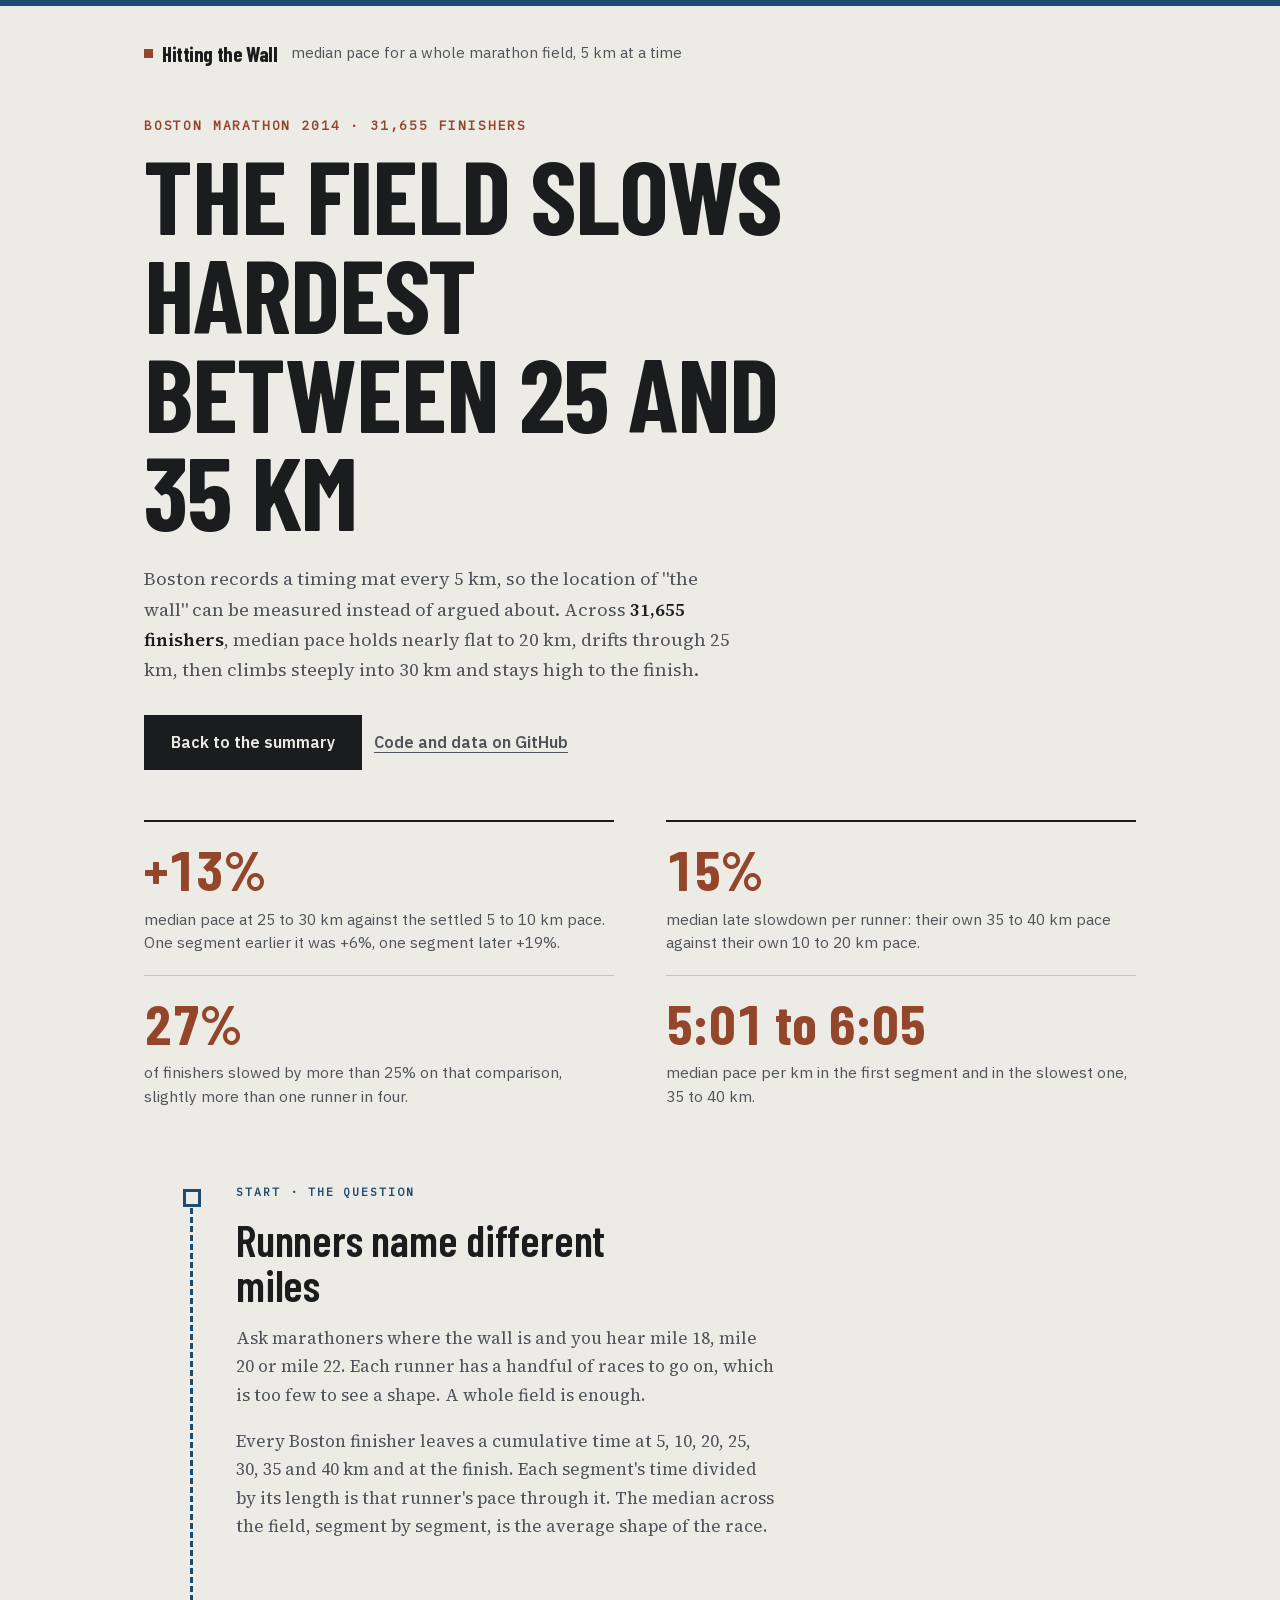
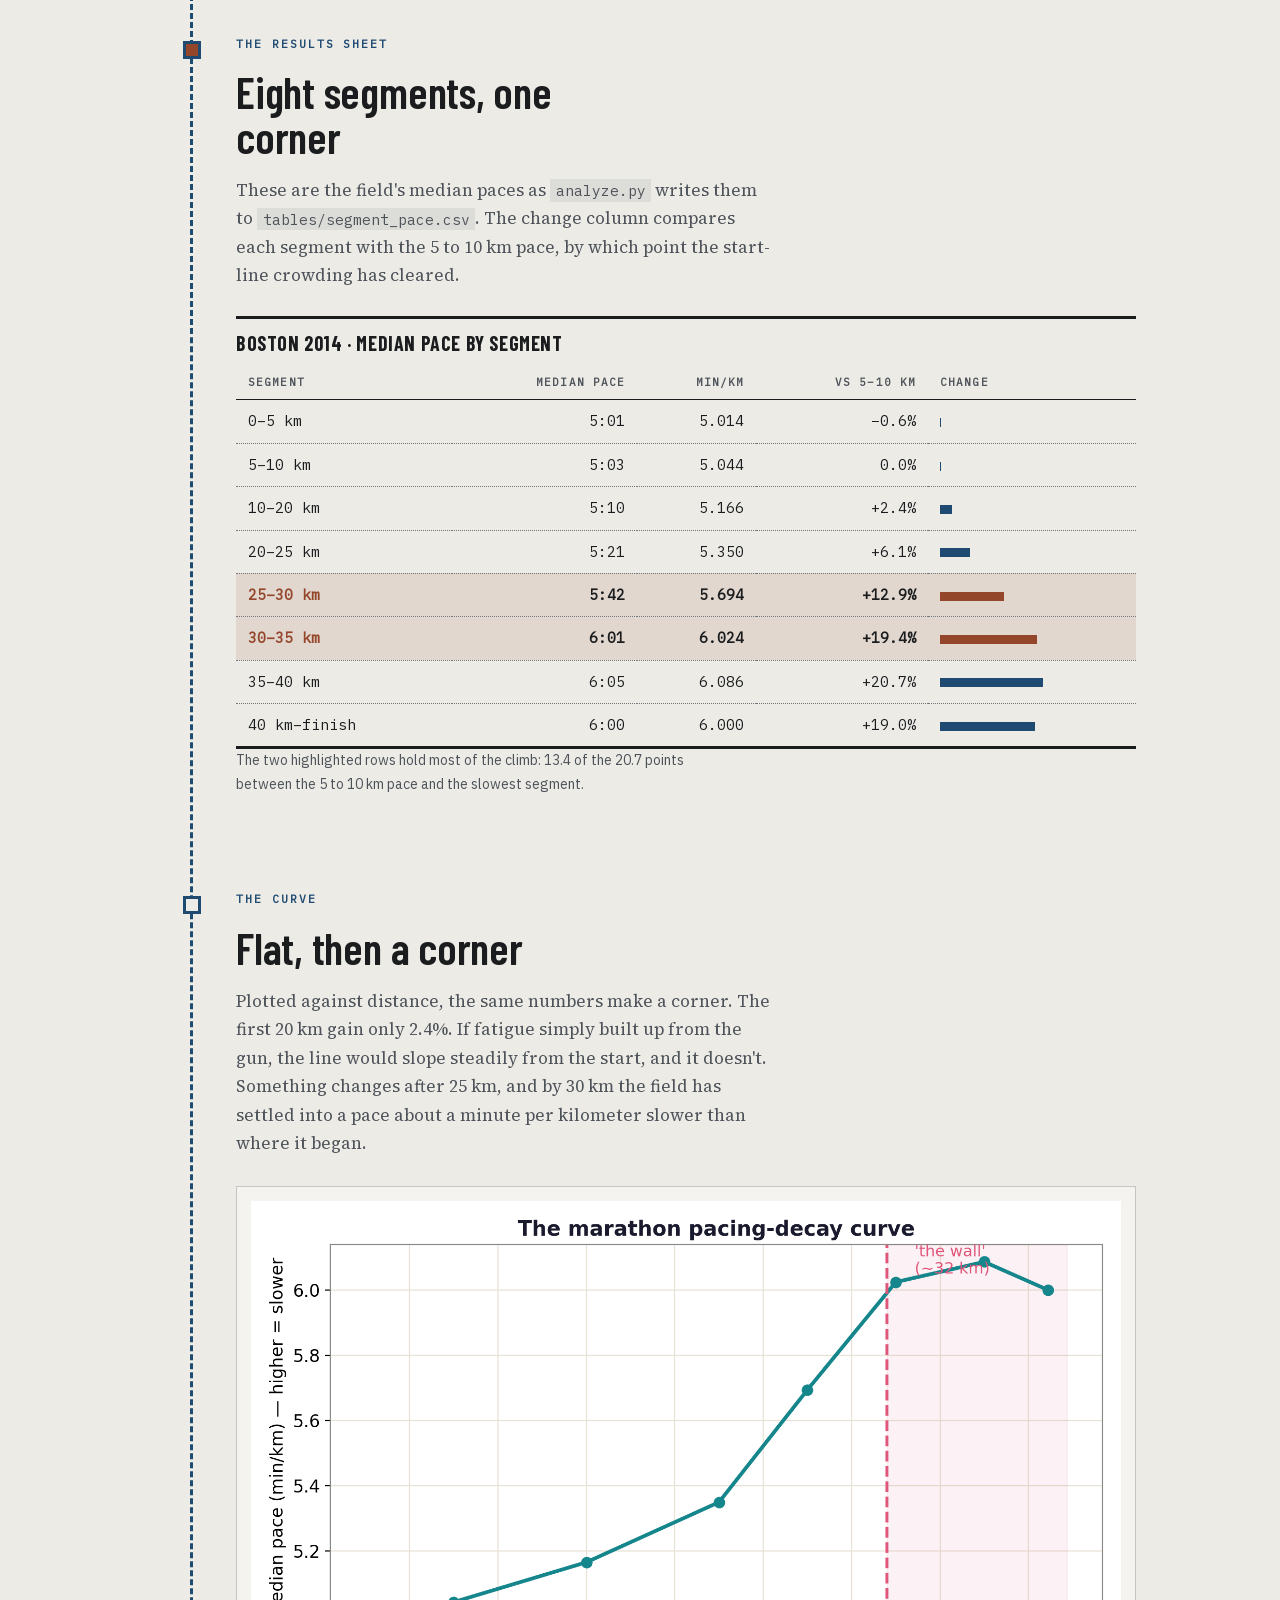
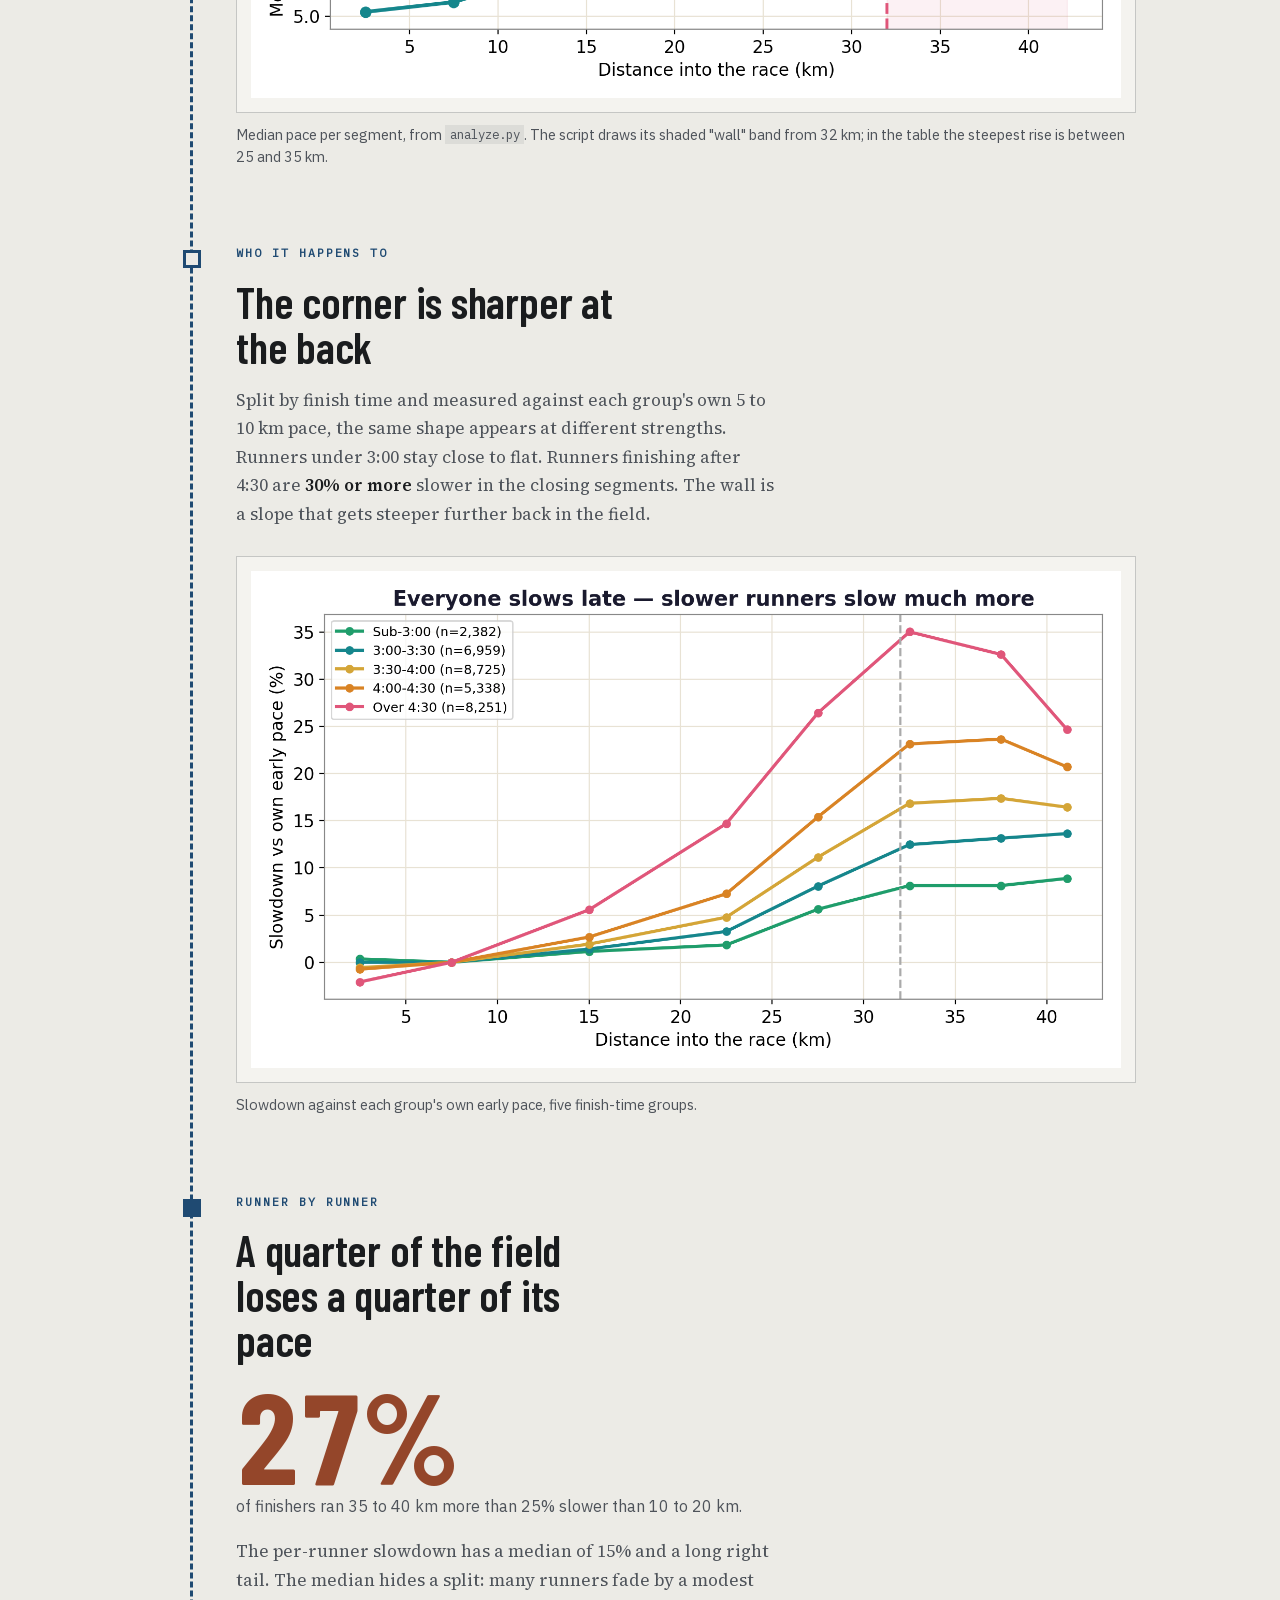
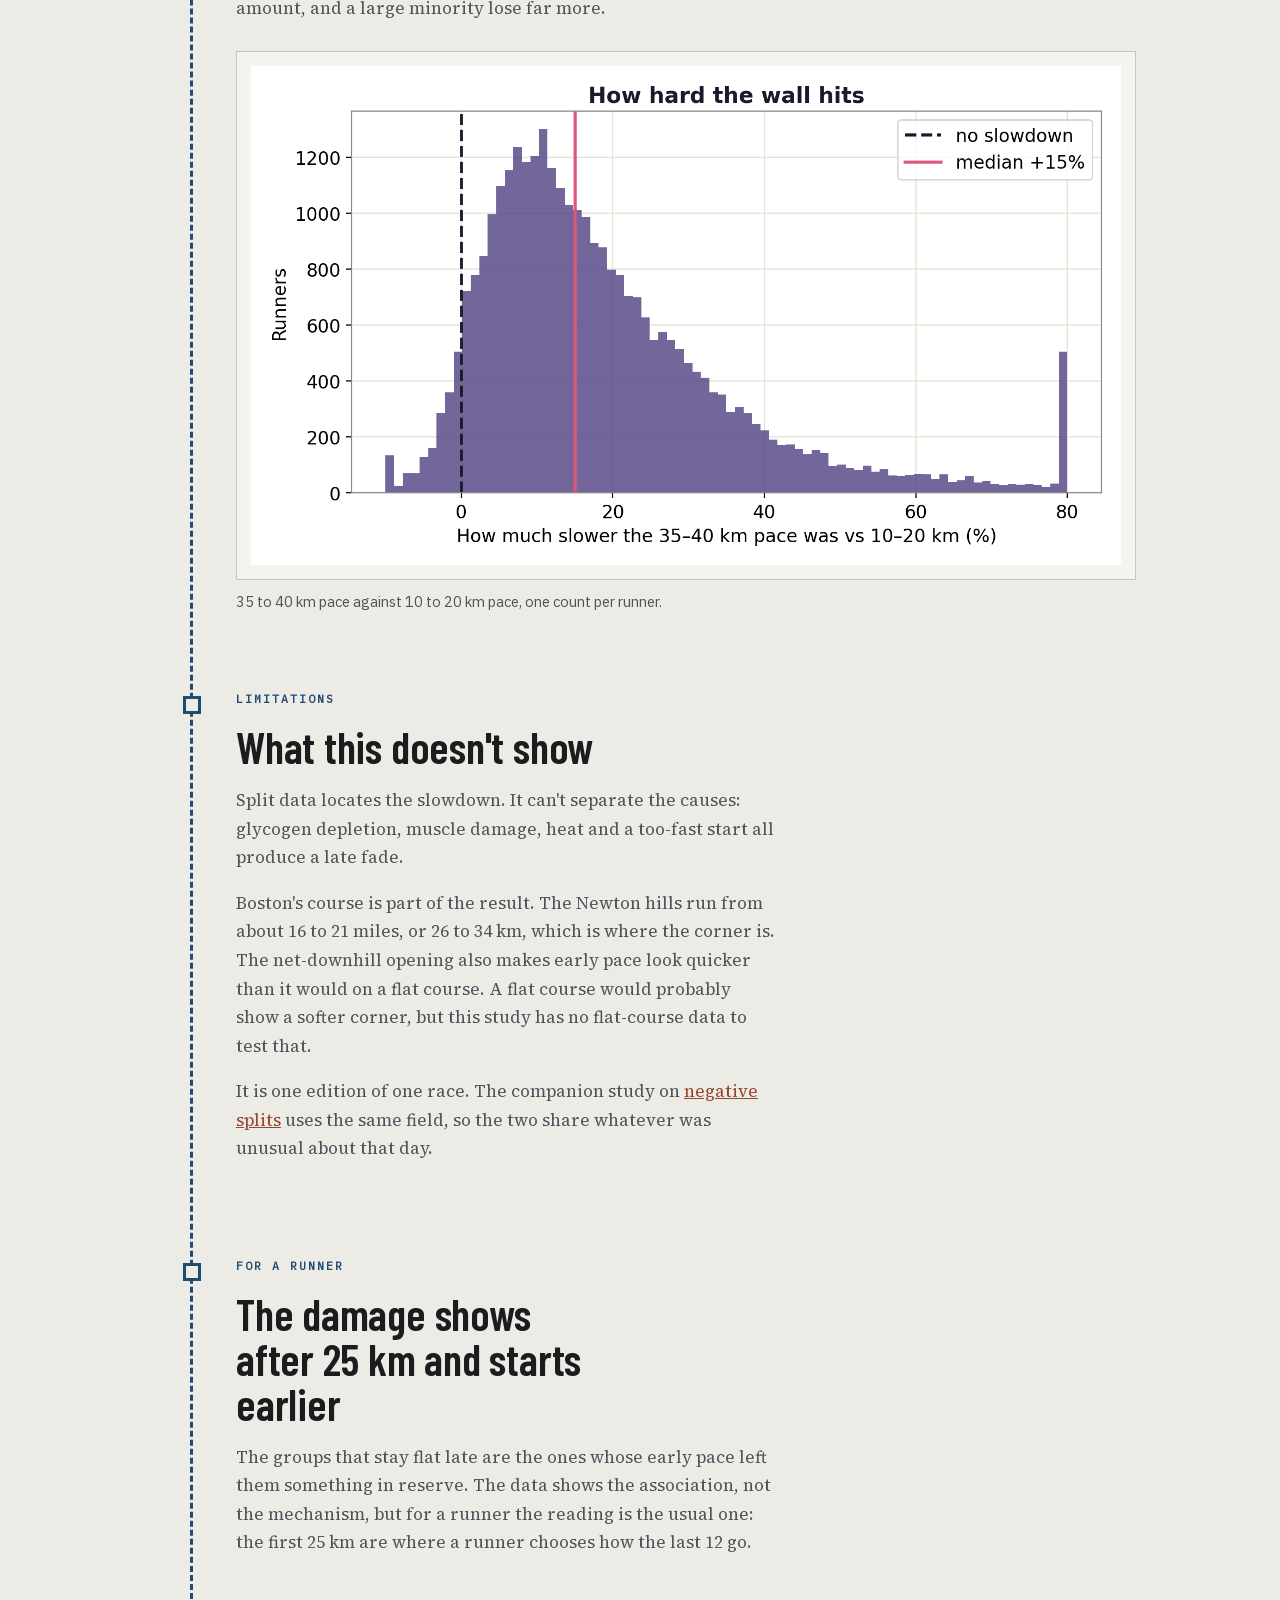
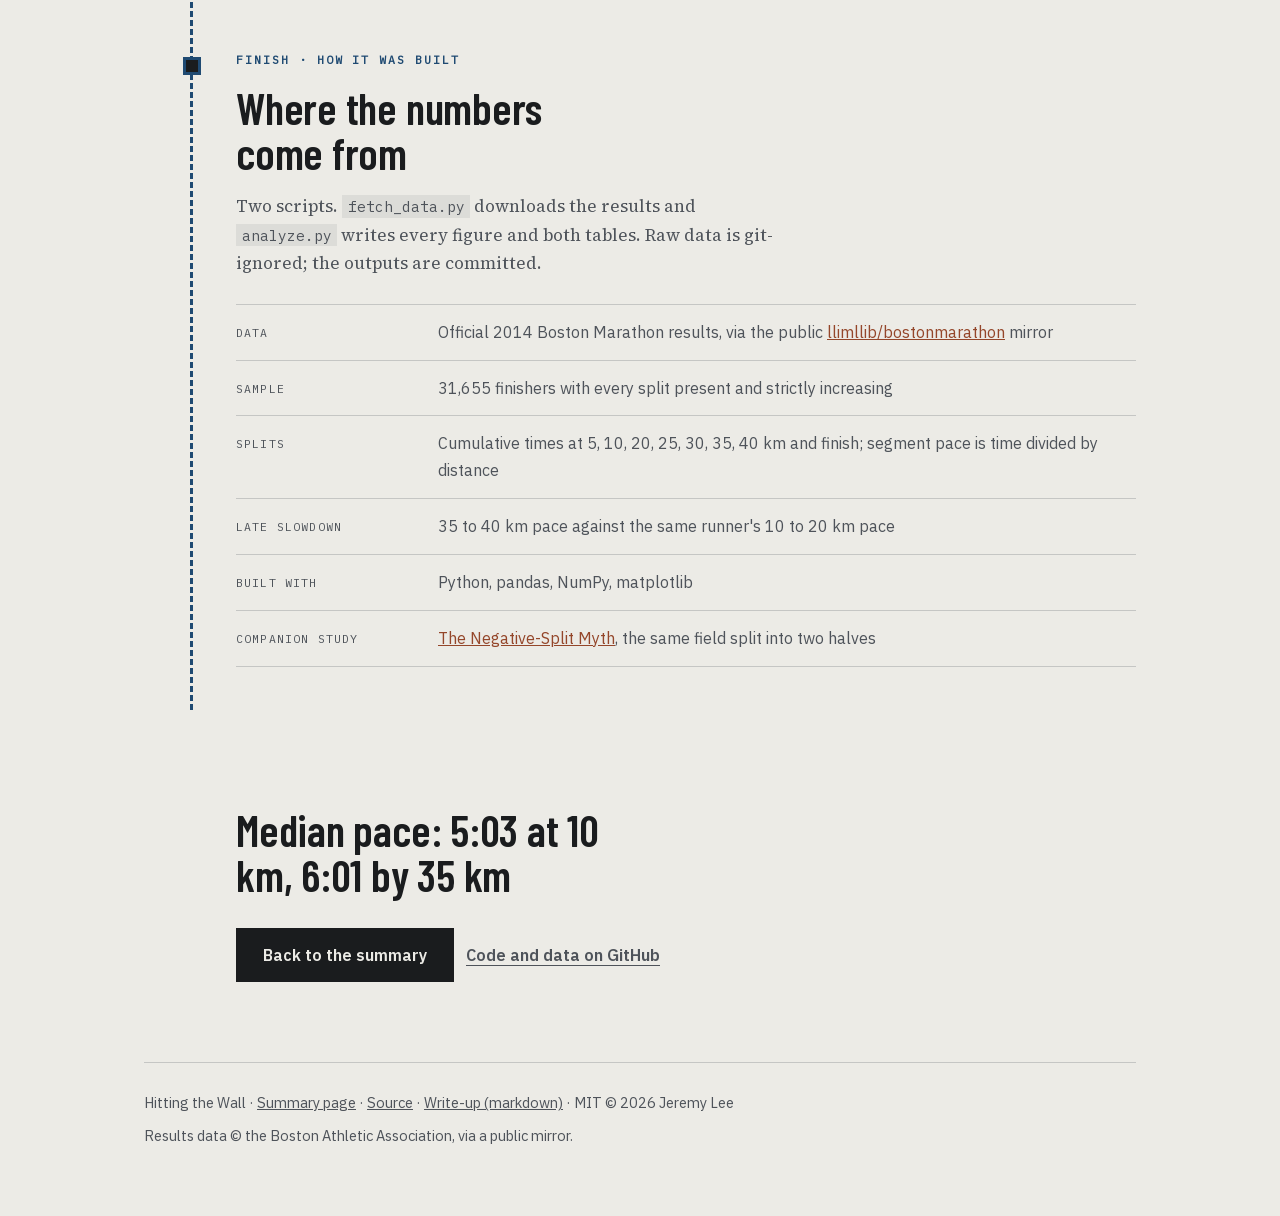
==== overview/index.html @ fddcf02a "Refresh README, write-up and pages (road family)" ====
<!doctype html>
<html lang="en">
<head>
<meta charset="utf-8" />
<meta name="viewport" content="width=device-width, initial-scale=1, viewport-fit=cover" />
<title>Hitting the Wall: where a marathon field slows down</title>
<meta name="description" content="Per-5K splits from 31,655 Boston Marathon finishers. Pace holds nearly flat to 20 km and climbs steeply from about 30 km. The median runner's 35 to 40 km pace was 15% slower than their 10 to 20 km pace." />
<meta name="theme-color" content="#ECEBE6" />
<meta property="og:title" content="Hitting the Wall" />
<meta property="og:description" content="Median pace for 31,655 Boston finishers, 5 km at a time. The sharp rise comes between 25 and 35 km." />
<meta property="og:type" content="article" />
<meta property="og:url" content="https://lyhjeremy.github.io/marathon-pacing-decay/overview/" />
<link href="" rel="stylesheet" />
<style>
  :root {
    --paper: #ECEBE6;
    --card: #F4F3EF;
    --plate: #F4F3EF;
    --ink: #1A1C1E;
    --ink2: #4E535A;
    --muted: #4E535A;
    --rule: #C5C6C4;
    --accent: #94462A;
    --accent2: #1F4A72;
    --link: #94462A;
    --serif: "Source Serif 4", "Iowan Old Style", "Palatino Linotype", Palatino, serif;
    --sans: "IBM Plex Sans", "Helvetica Neue", Helvetica, Arial, sans-serif;
    --mono: "IBM Plex Mono", "SF Mono", Menlo, Consolas, monospace;
    --display: "Barlow Condensed", "Arial Narrow", sans-serif;
    --edge: #73777C;
    --spine:  92px;
    --col:    min(100% - 2.6rem, 62rem);
  }
  @media (prefers-color-scheme: dark) {
    :root {
      --paper: #17191C;
      --card: #202327;
      --plate: #202327;
      --ink: #E4E5E3;
      --ink2: #A3A8AE;
      --muted: #A3A8AE;
      --rule: #383C41;
      --accent: #D9906C;
      --accent2: #7FA8D3;
      --link: #D9906C;
      --edge: #6B7076;
    }
  }

  @font-face{font-family:"Source Serif 4";src:url("../fonts/SourceSerif4-400.woff2")format("woff2");font-weight:400;font-display:swap}
  @font-face{font-family:"Source Serif 4";src:url("../fonts/SourceSerif4-600.woff2")format("woff2");font-weight:600;font-display:swap}
  @font-face{font-family:"IBM Plex Sans";src:url("../fonts/IBMPlexSans-400.woff2")format("woff2");font-weight:400;font-display:swap}
  @font-face{font-family:"IBM Plex Sans";src:url("../fonts/IBMPlexSans-600.woff2")format("woff2");font-weight:600;font-display:swap}
  @font-face{font-family:"IBM Plex Mono";src:url("../fonts/IBMPlexMono-400.woff2")format("woff2");font-weight:400;font-display:swap}

  * { box-sizing: border-box; border-radius: 0; }
  html { scroll-behavior: smooth; }
  body {
    margin: 0; background: var(--paper); color: var(--ink);
    font-family: var(--serif); font-size: clamp(17px, 0.55rem + 0.6vw, 19.5px);
    line-height: 1.68; -webkit-font-smoothing: antialiased; overflow-x: hidden;
  }
  img { max-width: 100%; height: auto; display: block; }
  a { color: var(--link); }
  :focus-visible { outline: 2px solid var(--accent); outline-offset: 3px; border-radius: 0; }
  strong { font-weight: 700; color: var(--ink); }
  code { font-family: var(--mono); font-size: .86em;
         background: color-mix(in srgb, var(--ink) 7%, transparent);
         padding: .12em .38em; border-radius: 0; }
  .wrap { width: var(--col); margin: 0 auto; }

  .eyebrow { font-family: var(--mono); font-weight: 600; font-size: 11.5px;
             letter-spacing: .17em; text-transform: uppercase; color: var(--muted);
             margin: 0 0 14px; }

  .masthead { display: flex; align-items: baseline; gap: 14px; flex-wrap: wrap; padding: 30px 0 0; }
  .logo { font-family: var(--sans); font-weight: 800; font-size: 21px;
          letter-spacing: -.02em; display: flex; align-items: center; gap: 9px; }
  .dot { width: 9px; height: 9px; border-radius: 0; background: var(--accent); flex: none; }
  .tagline { font-size: 15px; color: var(--ink2); font-family: var(--sans); }

  .hero { padding: 44px 0 54px; }
  .kicker { font-family: var(--sans); font-size: clamp(18px, 2.1vw, 23px); font-weight: 600;
            color: var(--muted); margin: 0 0 8px; letter-spacing: -.01em; }
  .hero h1 { font-family: var(--sans); font-size: clamp(37px, 6vw, 72px); font-weight: 800;
             letter-spacing: -.035em; line-height: 1.04; margin: 0; max-width: 17ch; }
  .hero-sub { margin: 24px 0 0; font-size: 1.06em; color: var(--ink2); max-width: 60ch; }

  .cta-row { display: flex; gap: 12px; flex-wrap: wrap; margin-top: 30px; align-items: center; }
  .btn { display: inline-block; padding: 13px 26px; border-radius: 0;
         font-family: var(--sans); font-weight: 700; font-size: 16px;
         text-decoration: none; border: 1px solid var(--ink); }
  .btn:hover { transform: translateY(-1px); }
  .btn-primary { background: var(--ink); color: var(--paper); }
  .textlink { font-family: var(--sans); font-size: 16px; font-weight: 600; color: var(--ink2);
              text-decoration: underline; text-underline-offset: 4px;
              text-decoration-thickness: 1px; }
  .textlink:hover { color: var(--ink); }

  .claims { display: grid; grid-template-columns: 1fr; gap: 0 52px; margin: 50px 0 0; }
  @media (min-width: 760px) { .claims { grid-template-columns: 1fr 1fr; } }
  .claim { padding: 18px 0 20px; border-top: 1px solid var(--rule); }
  .claim:first-child, .claim:nth-child(2) { border-top: 2px solid var(--ink); }
  @media (max-width: 759px) { .claim:nth-child(2) { border-top: 1px solid var(--rule); } }
  .claim .n { font-family: var(--sans); font-weight: 800; font-size: 40px; line-height: 1.05;
              color: var(--accent); letter-spacing: -.03em; font-variant-numeric: tabular-nums; }
  .claim h3 { margin: 0 0 6px; }
  .claim p { margin: 9px 0 0; font-size: 15.5px; color: var(--ink2); line-height: 1.5;
             font-family: var(--sans); }

  .route { position: relative; padding-bottom: 30px; }
  .route::before { content: ""; position: absolute; left: calc(var(--spine) / 2); top: 8px;
                   bottom: 80px; width: 2px; background: var(--rule); }
  .stop { position: relative; padding: 0 0 76px var(--spine); }
  .stop::before { content: ""; position: absolute; left: calc(var(--spine) / 2 - 7px); top: 7px;
                  width: 16px; height: 16px; border-radius: 0;
                  background: var(--paper); border: 2px solid var(--ink); box-sizing: border-box; }
  .stop--key::before { background: var(--accent); border-color: var(--accent); }
  .stop--warn::before { background: var(--accent2); border-color: var(--accent2); }
  .stop--end::before { background: var(--ink); }

  h2 { font-family: var(--sans); font-size: clamp(27px, 3.7vw, 38px); font-weight: 800;
       letter-spacing: -.027em; line-height: 1.13; margin: 12px 0 16px; max-width: 19ch; }
  h3 { font-family: var(--sans); font-size: 17px; font-weight: 700; margin: 0 0 7px;
       letter-spacing: -.012em; }
  .stop p { margin: 0 0 17px; max-width: 60ch; color: var(--ink2); }

  .bignum { font-family: var(--sans); font-weight: 800; font-size: clamp(74px, 10vw, 128px);
            line-height: .86; letter-spacing: -.05em; margin: 6px 0 4px; color: var(--accent);
            font-variant-numeric: tabular-nums; }
  .bignum-note { font-family: var(--sans); font-size: 16px; color: var(--muted); margin: 0 0 20px; }

  /* A white-background chart would glow in dark mode; the plate makes it read
     as a deliberately printed page instead. */
  figure { margin: 28px 0 0; }
  .plate { background: var(--plate); border: 1px solid var(--rule); border-radius: 0;
           padding: 14px; overflow: hidden; }
  .plate img { border-radius: 0; }
  .plate--flush { padding: 0; }
  .shot { border-radius: 0; border: 1px solid var(--rule);
          overflow: hidden; background: var(--card); }
  /* min() so the cap never exceeds the column on a phone */
  .shot--narrow { max-width: min(430px, 100%); }
  figcaption { margin-top: 11px; font-family: var(--sans); font-size: 14.5px;
               color: var(--muted); line-height: 1.5; }
  .panels { display: grid; grid-template-columns: repeat(auto-fit, minmax(258px, 1fr));
            gap: 22px; margin-top: 28px; }
  .panels figure { margin: 0; }

  .pull { margin: 30px 0 0; padding: 20px 25px; border-left: 3px solid var(--accent);
          background: color-mix(in srgb, var(--accent) 7%, transparent);
          border-radius: 0; }
  .pull p { margin: 0 0 9px; color: var(--ink); max-width: none; }
  .pull p:last-of-type { margin: 0; }
  .pull .who { font-family: var(--mono); font-size: 11px; letter-spacing: .12em;
               text-transform: uppercase; color: var(--muted); display: block; margin-top: 9px; }

  .grid { display: grid; grid-template-columns: repeat(auto-fit, minmax(238px, 1fr));
          gap: 1px; margin-top: 28px; background: var(--rule);
          border: 1px solid var(--rule); border-radius: 0; overflow: hidden; }
  .cell { background: var(--paper); padding: 22px 20px; }
  .cell p { font-size: 15px; margin: 0; color: var(--ink2); max-width: none;
            line-height: 1.55; font-family: var(--sans); }

  /* results tables: scroll inside their own box, never the page */
  .tablewrap { margin-top: 26px; overflow-x: auto; border: 1px solid var(--rule);
               border-radius: 0; background: var(--card); }
  table { border-collapse: collapse; width: 100%; min-width: 480px;
          font-family: var(--sans); font-size: 15.5px; }
  th, td { padding: 12px 16px; text-align: left; border-bottom: 1px solid var(--rule); }
  th { font-family: var(--mono); font-size: 11px; letter-spacing: .1em;
       text-transform: uppercase; color: var(--muted); font-weight: 600; }
  td { color: var(--ink2); font-variant-numeric: tabular-nums; }
  tr:last-child td { border-bottom: 0; }
  .win td { color: var(--ink); font-weight: 700;
            background: color-mix(in srgb, var(--accent) 8%, transparent); }

  /* real terminal output, quoted verbatim */
  .term { margin-top: 26px; background: #14141f; color: #e6e3da; border-radius: 0;
          padding: 18px 20px; overflow-x: auto;
          border: 1px solid #2a2a3a; }
  .term pre { margin: 0; font-family: var(--mono); font-size: 13px; line-height: 1.62;
              white-space: pre; }
  .term .c { color: #9aa08f; }
  .term .g { color: #7fd18f; }
  .term .y { color: #E3BC5E; }

  .specs { margin-top: 26px; border-top: 1px solid var(--rule); }
  .spec { display: grid; grid-template-columns: 1fr; gap: 2px;
          padding: 14px 0; border-bottom: 1px solid var(--rule); }
  @media (min-width: 700px) { .spec { grid-template-columns: 178px 1fr; gap: 24px; } }
  .spec dt { font-family: var(--mono); font-size: 11.5px; letter-spacing: .1em;
             text-transform: uppercase; color: var(--muted); padding-top: 4px; }
  .spec dd { margin: 0; font-size: 16px; color: var(--ink2); font-family: var(--sans); }

  .close { padding: 6px 0 80px var(--spine); position: relative; }
  .close h2 { max-width: 20ch; }
  footer { border-top: 1px solid var(--rule); padding: 28px 0 60px;
           font-family: var(--sans); font-size: 14.5px; color: var(--muted); }
  footer a { color: var(--ink2); }
  footer p { margin: 0 0 8px; }

  @media (max-width: 640px) {
    :root { --spine: 38px; }
    .hero { padding: 36px 0 46px; }
    .stop { padding-bottom: 58px; }
    .plate { padding: 9px; }
    .term { padding: 14px 14px; }
    .term pre { font-size: 11.5px; }
  }
  @media (prefers-reduced-motion: reduce) {
    html { scroll-behavior: auto; }
    .btn { }
  }
  @font-face{font-family:"Barlow Condensed";src:url("../fonts/BarlowCondensed-600.woff2")format("woff2");font-weight:600;font-style:normal;font-display:swap}
  @font-face{font-family:"Barlow Condensed";src:url("../fonts/BarlowCondensed-700.woff2")format("woff2");font-weight:700;font-style:normal;font-display:swap}

  .btn:hover { transform: none; background: var(--accent); border-color: var(--accent); color: var(--paper); }
  .pull { border: 1px solid var(--edge); border-left: 1px solid var(--edge); background: transparent; }
  .term { background: var(--card); color: var(--ink); border: 1px solid var(--rule); }
  .term .c { color: var(--muted); } .term .g { color: var(--accent2); } .term .y { color: var(--accent); }
  .logo, .hero h1, h2, .claim .n, .bignum { font-family: var(--display); }

  /* Road: a race-day bib and the painted course line. Condensed caps, split-table numbers. */
  body { border-top: 6px solid var(--accent2); }
  .hero h1 { font-weight: 700; text-transform: uppercase; letter-spacing: -.01em; line-height: .95;
             font-size: clamp(46px, 8.4vw, 104px); max-width: 15ch; }
  h2 { font-weight: 600; letter-spacing: -.005em; font-size: clamp(30px, 4.2vw, 44px); line-height: 1.02; }
  .kicker { font-family: var(--mono); font-size: 13px; letter-spacing: .14em; text-transform: uppercase; color: var(--accent); }
  .claim .n { font-weight: 700; font-size: 56px; letter-spacing: 0; }
  .bignum { font-weight: 700; letter-spacing: -.01em; }
  .route::before { width: 0; border-left: 3px dashed var(--accent2); background: none; }
  .stop::before { border-radius: 0; width: 18px; height: 18px; left: calc(var(--spine) / 2 - 7.5px);
                  border: 3px solid var(--accent2); }
  .stop .eyebrow { color: var(--accent2); }


  .sheet { margin-top: 26px; overflow-x: auto; border-top: 3px solid var(--ink); border-bottom: 3px solid var(--ink); }
  .sheet table { min-width: 520px; font-family: var(--mono); font-size: 14.5px; background: transparent; }
  .sheet caption { caption-side: top; text-align: left; font: 700 20px/1.2 var(--display); text-transform: uppercase; letter-spacing: .03em; padding: 12px 0 10px; color: var(--ink); }
  .sheet th { font-family: var(--mono); border-bottom: 1px solid var(--ink); padding: 8px 12px; }
  .sheet td { padding: 9px 12px; border-bottom: 1px dotted var(--edge); color: var(--ink); }
  .sheet td.num, .sheet th.num { text-align: right; }
  .sheet tr.wall td { background: color-mix(in srgb, var(--accent) 12%, transparent); font-weight: 600; }
  .sheet tr.wall td:first-child { color: var(--accent); }
  .sheet .bar { display: inline-block; height: 9px; background: var(--accent2); vertical-align: middle; }
  .sheet tr.wall .bar { background: var(--accent); }
  .sheet-note { font-family: var(--sans); font-size: 14px; color: var(--muted); margin-top: 10px; }
</style>
</head>
<body>
<div class="wrap">
  <header class="masthead">
    <div class="logo"><span class="dot" aria-hidden="true"></span>Hitting the Wall</div>
    <div class="tagline">median pace for a whole marathon field, 5 km at a time</div>
  </header>

  <section class="hero">
    <p class="kicker">Boston Marathon 2014 · 31,655 finishers</p>
    <h1>The field slows hardest between 25 and 35 km</h1>

    <p class="hero-sub">
      Boston records a timing mat every 5 km, so the location of "the wall" can be
      measured instead of argued about. Across <strong>31,655 finishers</strong>,
      median pace holds nearly flat to 20 km, drifts through 25 km, then climbs
      steeply into 30 km and stays high to the finish.
    </p>

    <div class="cta-row">
      <a class="btn btn-primary" href="../">Back to the summary</a>
      <a class="textlink" href="https://github.com/lyhjeremy/marathon-pacing-decay">Code and data on GitHub</a>
    </div>

    <div class="claims">
      <div class="claim">
        <div class="n">+13%</div>
        <p>median pace at 25 to 30 km against the settled 5 to 10 km pace. One
           segment earlier it was +6%, one segment later +19%.</p>
      </div>
      <div class="claim">
        <div class="n">15%</div>
        <p>median late slowdown per runner: their own 35 to 40 km pace against their
           own 10 to 20 km pace.</p>
      </div>
      <div class="claim">
        <div class="n">27%</div>
        <p>of finishers slowed by more than 25% on that comparison, slightly more than
           one runner in four.</p>
      </div>
      <div class="claim">
        <div class="n">5:01 to 6:05</div>
        <p>median pace per km in the first segment and in the slowest one, 35 to
           40 km.</p>
      </div>
    </div>
  </section>
</div>

<div class="wrap">
<div class="route">

  <section class="stop">
    <p class="eyebrow">Start · the question</p>
    <h2>Runners name different miles</h2>
    <p>
      Ask marathoners where the wall is and you hear mile 18, mile 20 or mile 22.
      Each runner has a handful of races to go on, which is too few to see a
      shape. A whole field is enough.
    </p>
    <p>
      Every Boston finisher leaves a cumulative time at 5, 10, 20, 25, 30, 35 and
      40 km and at the finish. Each segment's time divided by its length is that
      runner's pace through it. The median across the field, segment by segment,
      is the average shape of the race.
    </p>
  </section>

  <section class="stop stop--key">
    <p class="eyebrow">The results sheet</p>
    <h2>Eight segments, one corner</h2>
    <p>
      These are the field's median paces as <code>analyze.py</code> writes them to
      <code>tables/segment_pace.csv</code>. The change column compares each
      segment with the 5 to 10 km pace, by which point the start-line crowding
      has cleared.
    </p>
    <div class="sheet">
      <table>
        <caption>Boston 2014 · median pace by segment</caption>
        <thead>
          <tr><th>Segment</th><th class="num">Median pace</th><th class="num">min/km</th><th class="num">vs 5–10 km</th><th>Change</th></tr>
        </thead>
        <tbody>
          <tr><td>0–5 km</td><td class="num">5:01</td><td class="num">5.014</td><td class="num">−0.6%</td><td><span class="bar" style="width:1px"></span></td></tr>
          <tr><td>5–10 km</td><td class="num">5:03</td><td class="num">5.044</td><td class="num">0.0%</td><td><span class="bar" style="width:1px"></span></td></tr>
          <tr><td>10–20 km</td><td class="num">5:10</td><td class="num">5.166</td><td class="num">+2.4%</td><td><span class="bar" style="width:12px"></span></td></tr>
          <tr><td>20–25 km</td><td class="num">5:21</td><td class="num">5.350</td><td class="num">+6.1%</td><td><span class="bar" style="width:30px"></span></td></tr>
          <tr class="wall"><td>25–30 km</td><td class="num">5:42</td><td class="num">5.694</td><td class="num">+12.9%</td><td><span class="bar" style="width:64px"></span></td></tr>
          <tr class="wall"><td>30–35 km</td><td class="num">6:01</td><td class="num">6.024</td><td class="num">+19.4%</td><td><span class="bar" style="width:97px"></span></td></tr>
          <tr><td>35–40 km</td><td class="num">6:05</td><td class="num">6.086</td><td class="num">+20.7%</td><td><span class="bar" style="width:103px"></span></td></tr>
          <tr><td>40 km–finish</td><td class="num">6:00</td><td class="num">6.000</td><td class="num">+19.0%</td><td><span class="bar" style="width:95px"></span></td></tr>
        </tbody>
      </table>
    </div>
    <p class="sheet-note">The two highlighted rows hold most of the climb: 13.4 of the 20.7 points between the 5 to 10 km pace and the slowest segment.</p>
  </section>

  <section class="stop">
    <p class="eyebrow">The curve</p>
    <h2>Flat, then a corner</h2>
    <p>
      Plotted against distance, the same numbers make a corner. The first 20 km
      gain only 2.4%. If fatigue simply built up from the gun, the line would
      slope steadily from the start, and it doesn't. Something changes after
      25 km, and by 30 km the field has settled into a pace about a minute per
      kilometer slower than where it began.
    </p>
    <figure>
      <div class="plate">
        <img width="1680" height="960" src="../figures/01_decay_curve.png" fetchpriority="high"
          alt="Line chart of the field's median pace by distance. The line sits near 5.0 min/km through 10 km, rises gently to 5.35 by 20 to 25 km, then steeply to about 6.0 at 30 to 35 km and 6.1 at 35 to 40 km." />
      </div>
      <figcaption>Median pace per segment, from <code>analyze.py</code>. The script draws its shaded "wall" band from 32 km; in the table the steepest rise is between 25 and 35 km.</figcaption>
    </figure>
  </section>

  <section class="stop">
    <p class="eyebrow">Who it happens to</p>
    <h2>The corner is sharper at the back</h2>
    <p>
      Split by finish time and measured against each group's own 5 to 10 km pace,
      the same shape appears at different strengths. Runners under 3:00 stay close
      to flat. Runners finishing after 4:30 are <strong>30% or more</strong> slower
      in the closing segments. The wall is a slope that gets steeper further back
      in the field.
    </p>
    <figure>
      <div class="plate">
        <img width="1680" height="960" src="../figures/02_decay_by_group.png" loading="lazy"
          alt="Five slowdown curves, one per finish-time group from sub-3:00 to over 4:30. All are flat early and separate after 25 km; the sub-3:00 group stays near zero while the over-4:30 group rises past 30 percent." />
      </div>
      <figcaption>Slowdown against each group's own early pace, five finish-time groups.</figcaption>
    </figure>
  </section>

  <section class="stop stop--warn">
    <p class="eyebrow">Runner by runner</p>
    <h2>A quarter of the field loses a quarter of its pace</h2>

    <div class="bignum">27%</div>
    <p class="bignum-note">of finishers ran 35 to 40 km more than 25% slower than 10 to 20 km.</p>

    <p>
      The per-runner slowdown has a median of 15% and a long right tail. The
      median hides a split: many runners fade by a modest amount, and a large
      minority lose far more.
    </p>
    <figure>
      <div class="plate">
        <img width="1600" height="919" src="../figures/03_wall_distribution.png" loading="lazy"
          alt="Histogram of each runner's late slowdown. Most runners fall between 0 and 30 percent, the median line is at 15 percent, and the tail runs past 50 percent." />
      </div>
      <figcaption>35 to 40 km pace against 10 to 20 km pace, one count per runner.</figcaption>
    </figure>
  </section>

  <section class="stop">
    <p class="eyebrow">Limitations</p>
    <h2>What this doesn't show</h2>
    <p>
      Split data locates the slowdown. It can't separate the causes: glycogen
      depletion, muscle damage, heat and a too-fast start all produce a late fade.
    </p>
    <p>
      Boston's course is part of the result. The Newton hills run from about 16 to
      21 miles, or 26 to 34 km, which is where the corner is. The net-downhill
      opening also makes early pace look quicker than it would on a flat course.
      A flat course would probably show a softer corner, but this study has no
      flat-course data to test that.
    </p>
    <p>
      It is one edition of one race. The companion study on
      <a href="https://lyhjeremy.github.io/marathon-negative-split-myth/">negative splits</a>
      uses the same field, so the two share whatever was unusual about that day.
    </p>
  </section>

  <section class="stop">
    <p class="eyebrow">For a runner</p>
    <h2>The damage shows after 25 km and starts earlier</h2>
    <p>
      The groups that stay flat late are the ones whose early pace left them
      something in reserve. The data shows the association, not the mechanism,
      but for a runner the reading is the usual one: the first 25 km are where a
      runner chooses how the last 12 go.
    </p>
  </section>

  <section class="stop stop--end">
    <p class="eyebrow">Finish · how it was built</p>
    <h2>Where the numbers come from</h2>
    <p>
      Two scripts. <code>fetch_data.py</code> downloads the results and
      <code>analyze.py</code> writes every figure and both tables. Raw data is
      git-ignored; the outputs are committed.
    </p>
    <dl class="specs">
      <div class="spec"><dt>Data</dt><dd>Official 2014 Boston Marathon results, via the public <a href="https://github.com/llimllib/bostonmarathon">llimllib/bostonmarathon</a> mirror</dd></div>
      <div class="spec"><dt>Sample</dt><dd>31,655 finishers with every split present and strictly increasing</dd></div>
      <div class="spec"><dt>Splits</dt><dd>Cumulative times at 5, 10, 20, 25, 30, 35, 40 km and finish; segment pace is time divided by distance</dd></div>
      <div class="spec"><dt>Late slowdown</dt><dd>35 to 40 km pace against the same runner's 10 to 20 km pace</dd></div>
      <div class="spec"><dt>Built with</dt><dd>Python, pandas, NumPy, matplotlib</dd></div>
      <div class="spec"><dt>Companion study</dt><dd><a href="https://lyhjeremy.github.io/marathon-negative-split-myth/">The Negative-Split Myth</a>, the same field split into two halves</dd></div>
    </dl>
  </section>

</div>
</div>

<div class="wrap">
  <section class="close">
    <h2>Median pace: 5:03 at 10 km, 6:01 by 35 km</h2>
    <div class="cta-row">
      <a class="btn btn-primary" href="../">Back to the summary</a>
      <a class="textlink" href="https://github.com/lyhjeremy/marathon-pacing-decay">Code and data on GitHub</a>
    </div>
  </section>

  <footer>
    <p>
      Hitting the Wall ·
      <a href="../">Summary page</a> ·
      <a href="https://github.com/lyhjeremy/marathon-pacing-decay">Source</a> ·
      <a href="https://github.com/lyhjeremy/marathon-pacing-decay/blob/main/writeup.md">Write-up (markdown)</a> ·
      MIT © 2026 Jeremy Lee
    </p>
    <p>Results data © the Boston Athletic Association, via a public mirror.</p>
  </footer>
</div>
</body>
</html>
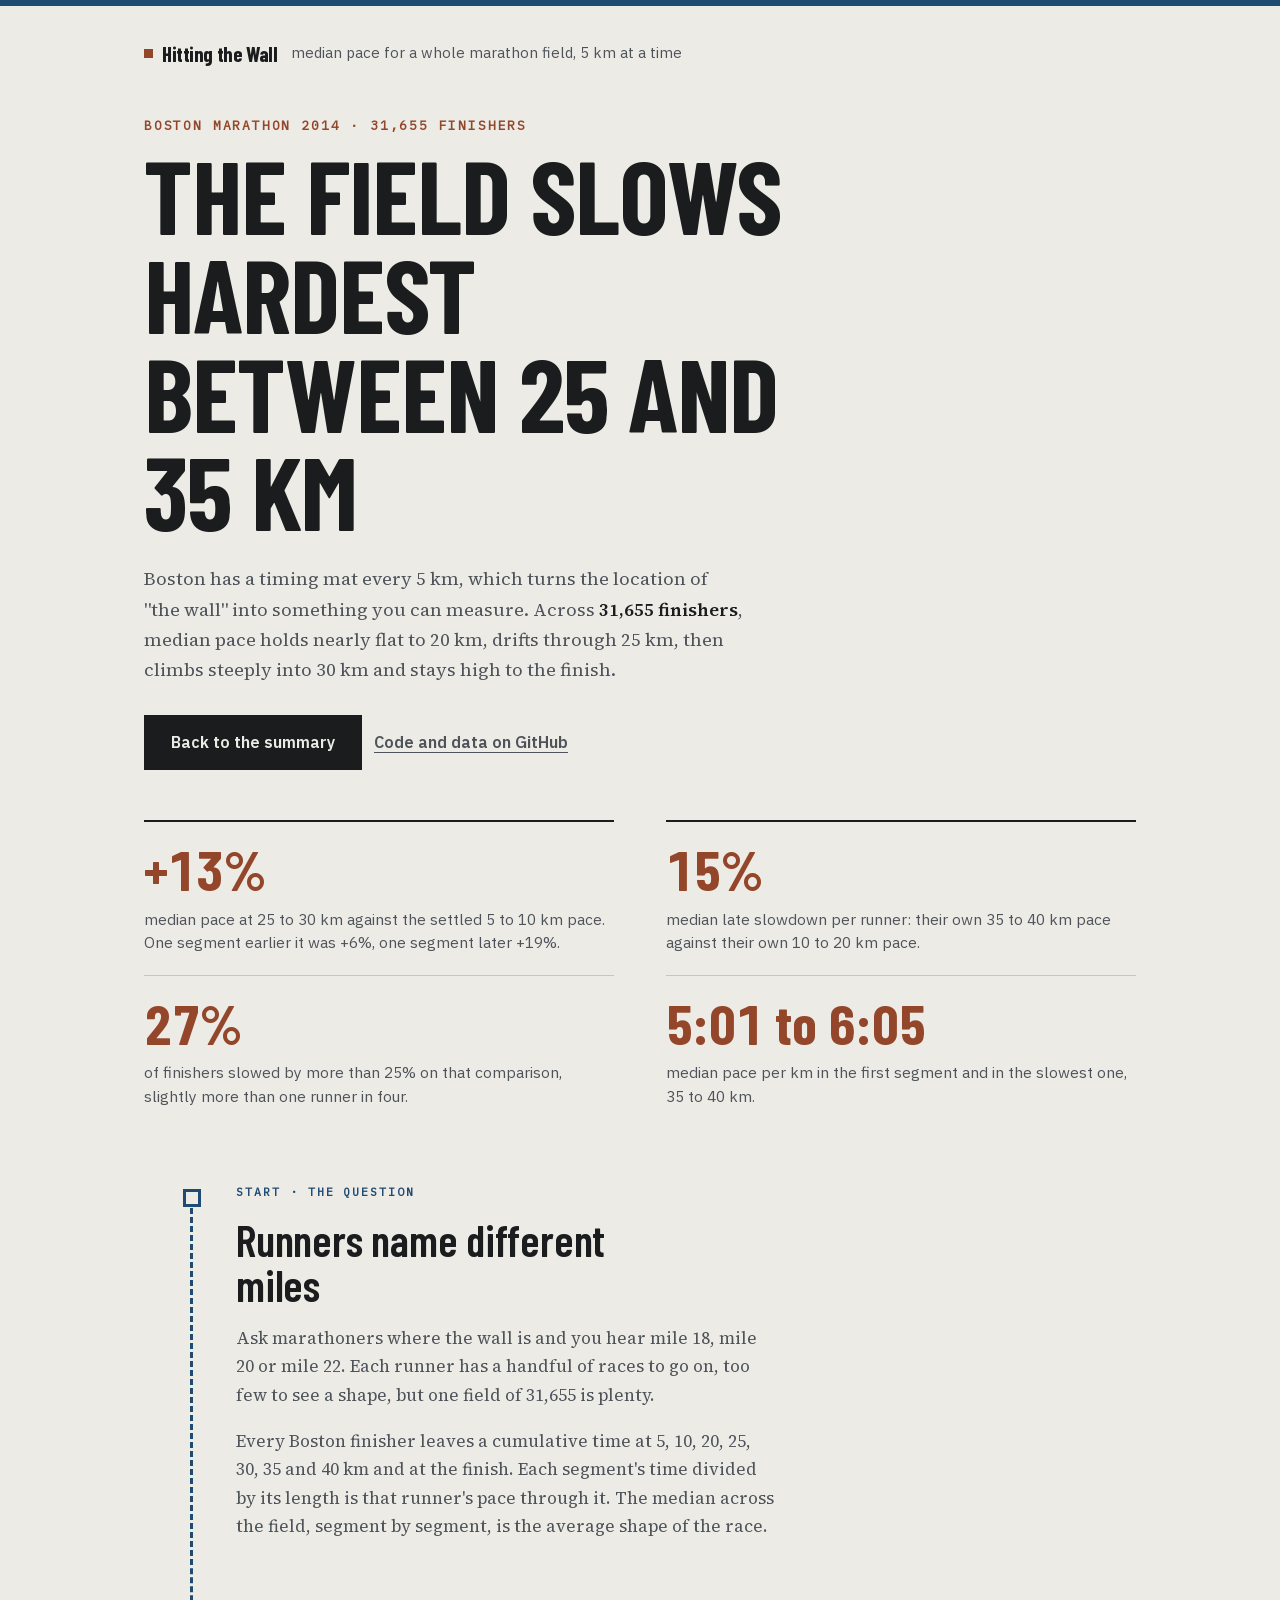
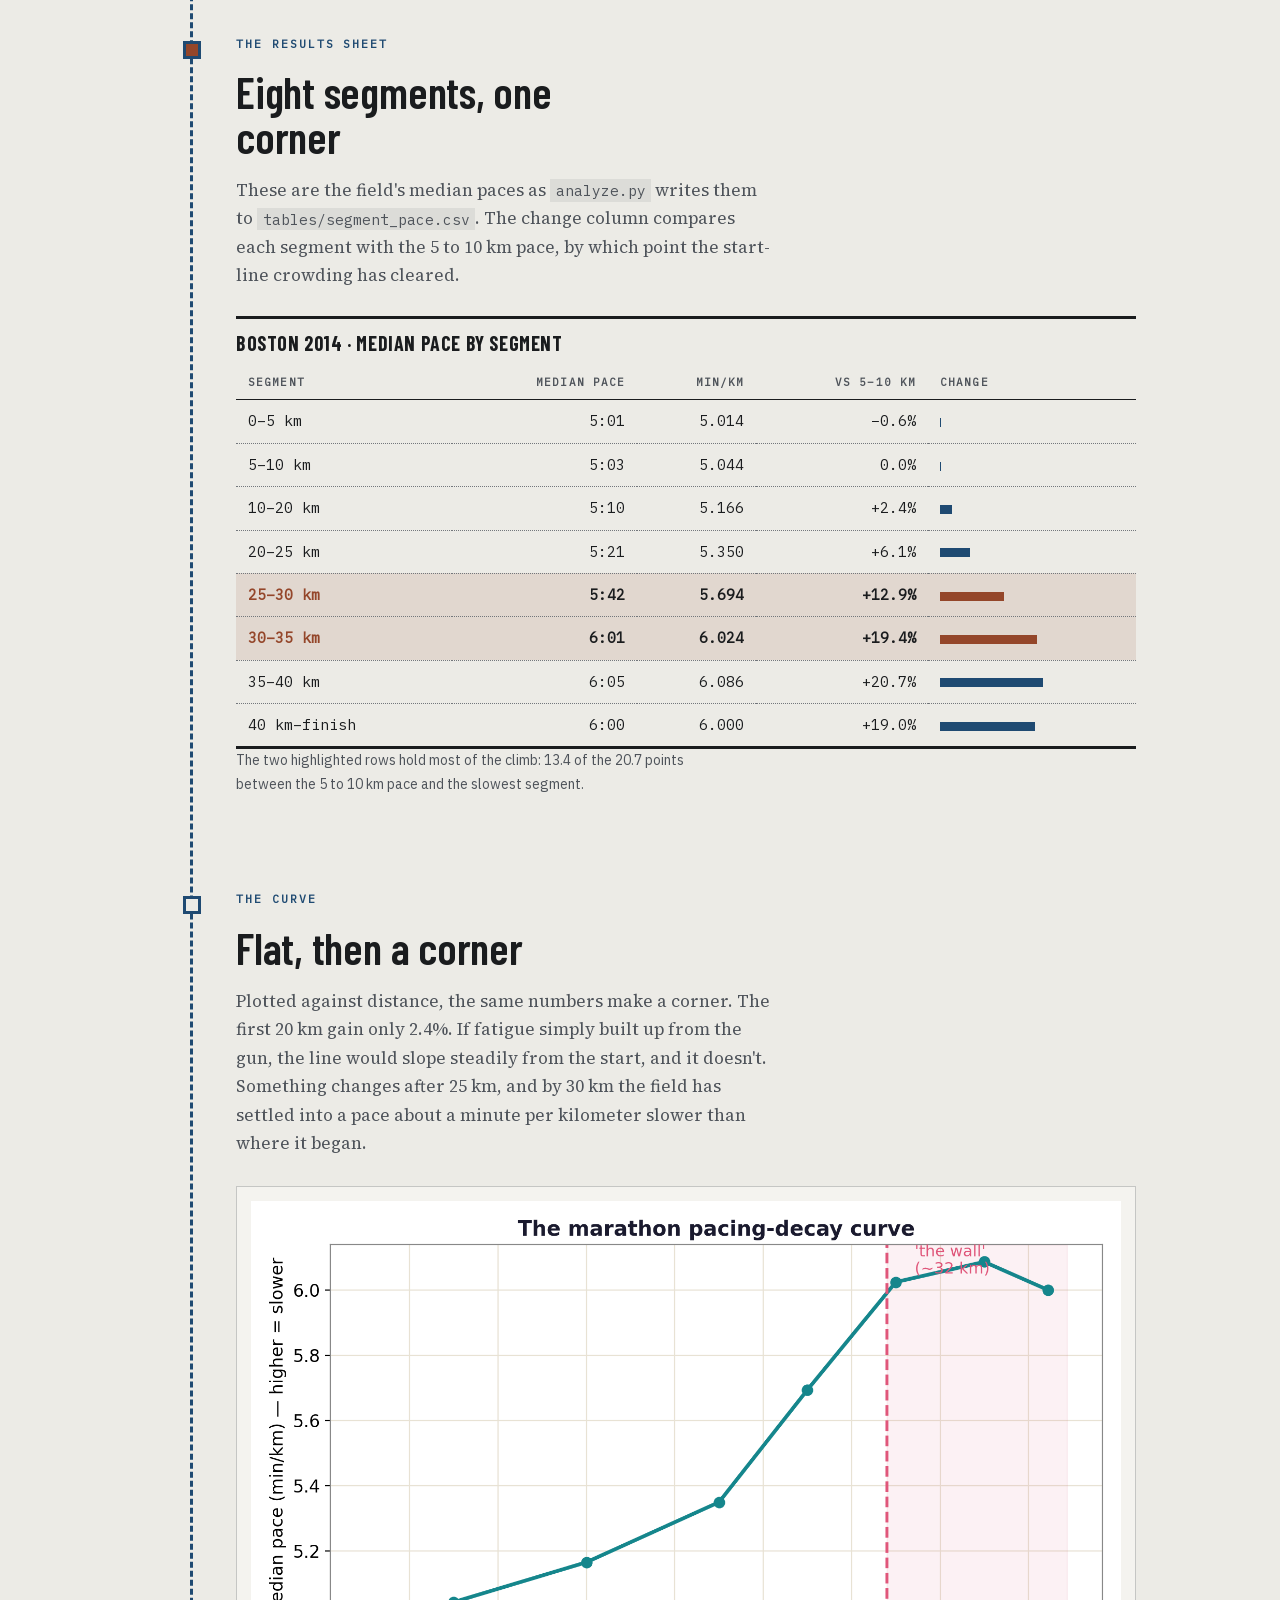
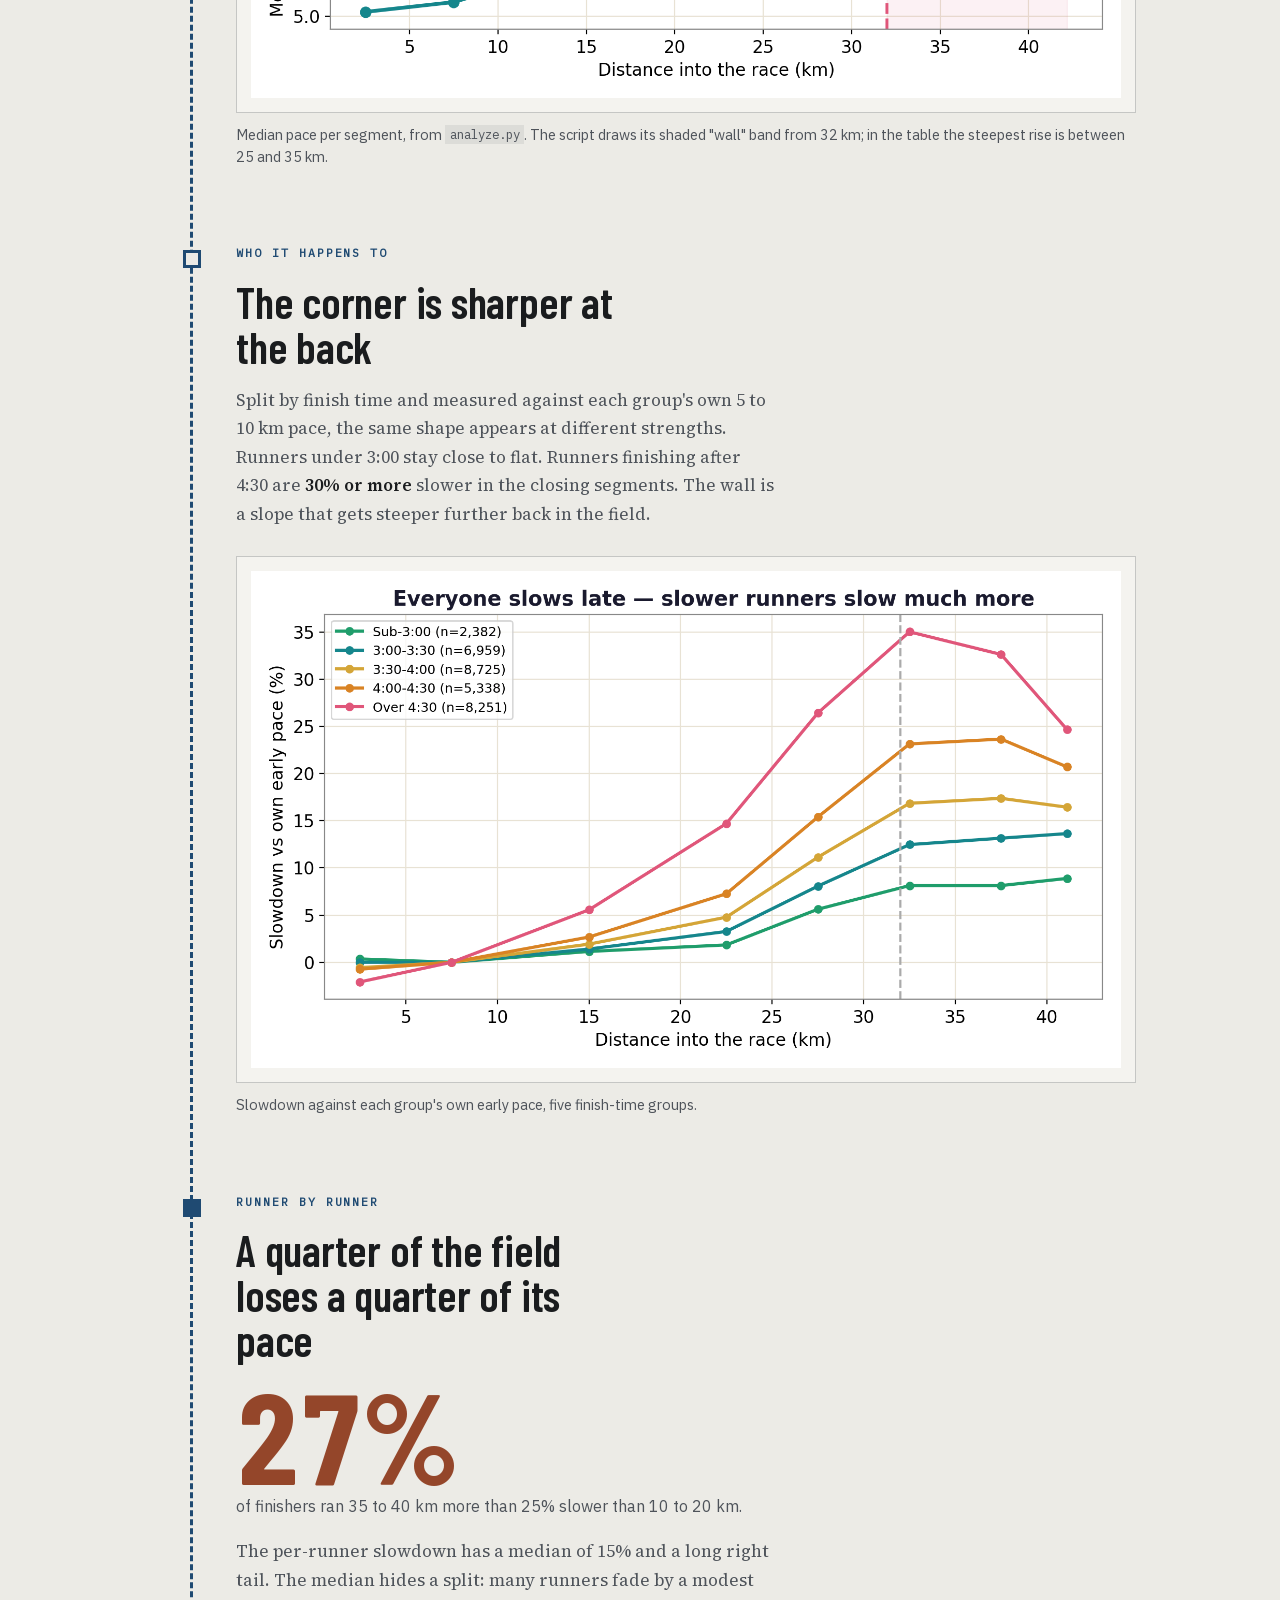
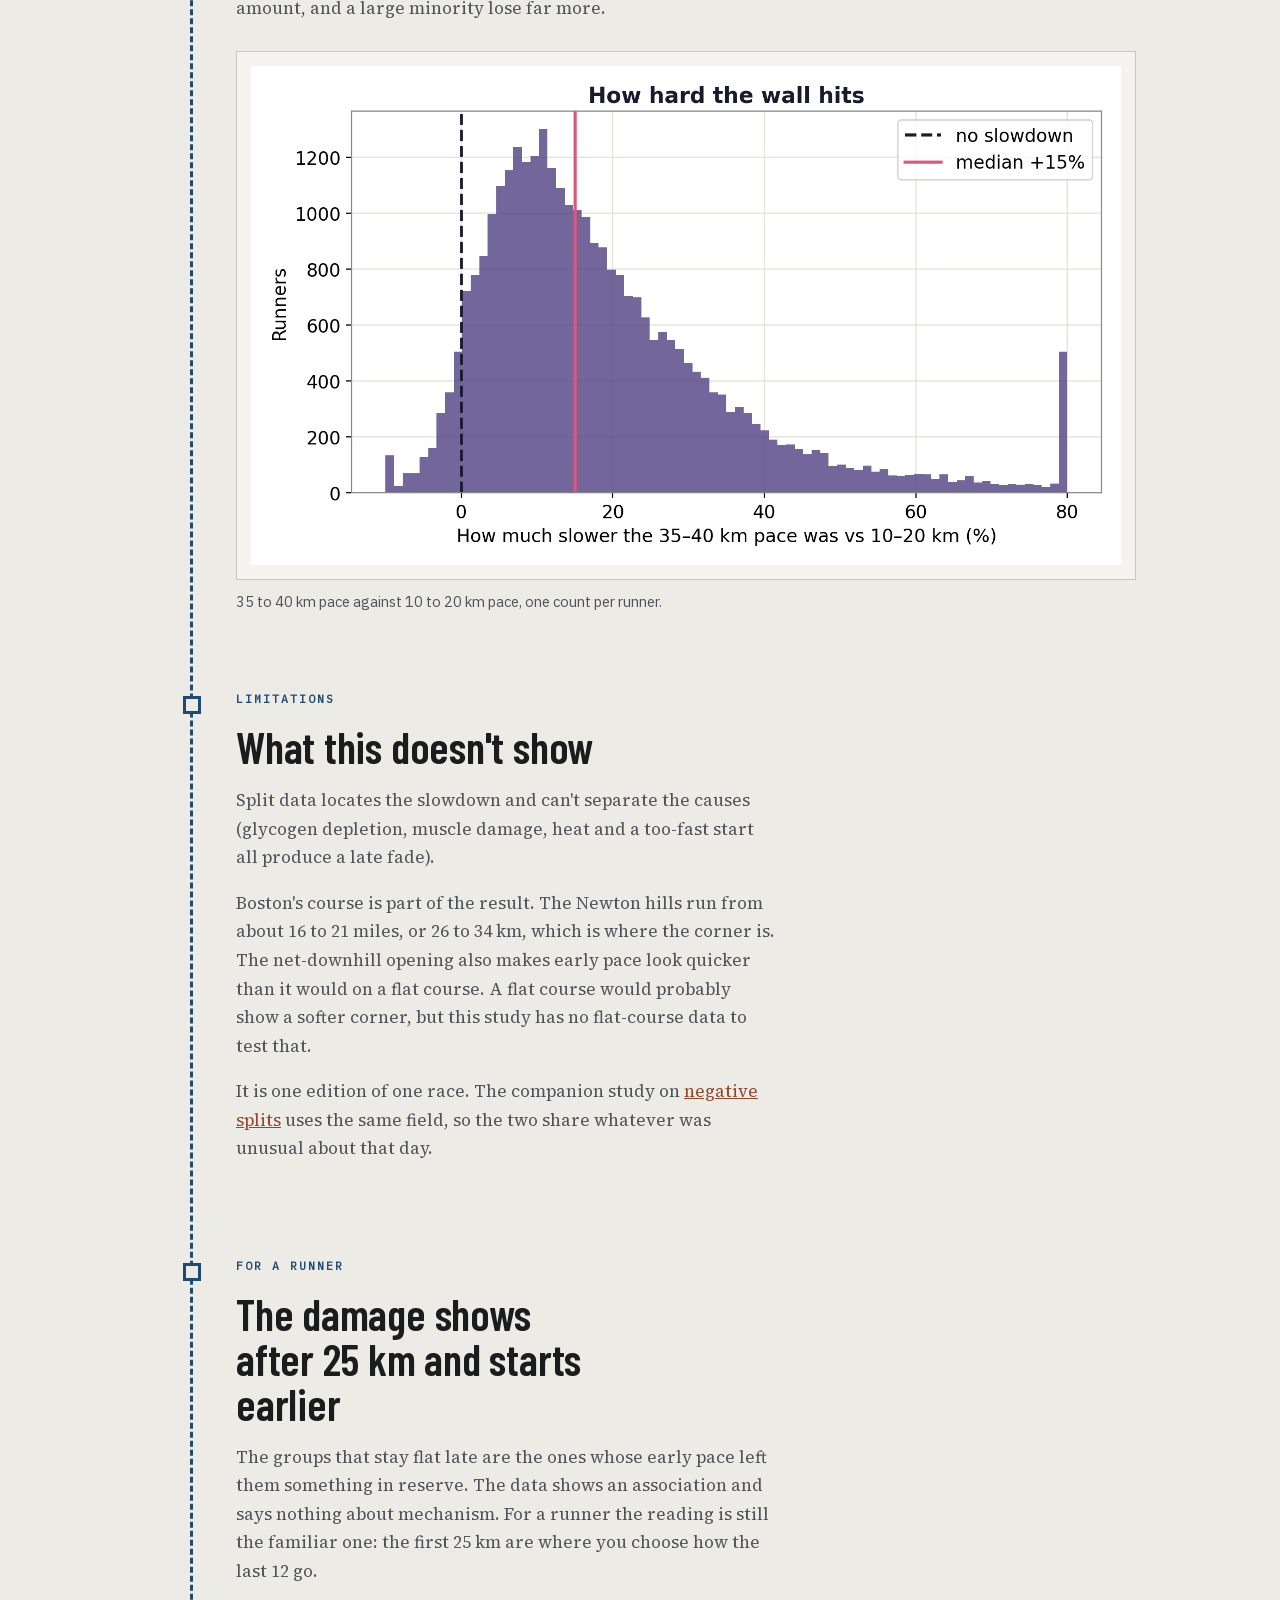
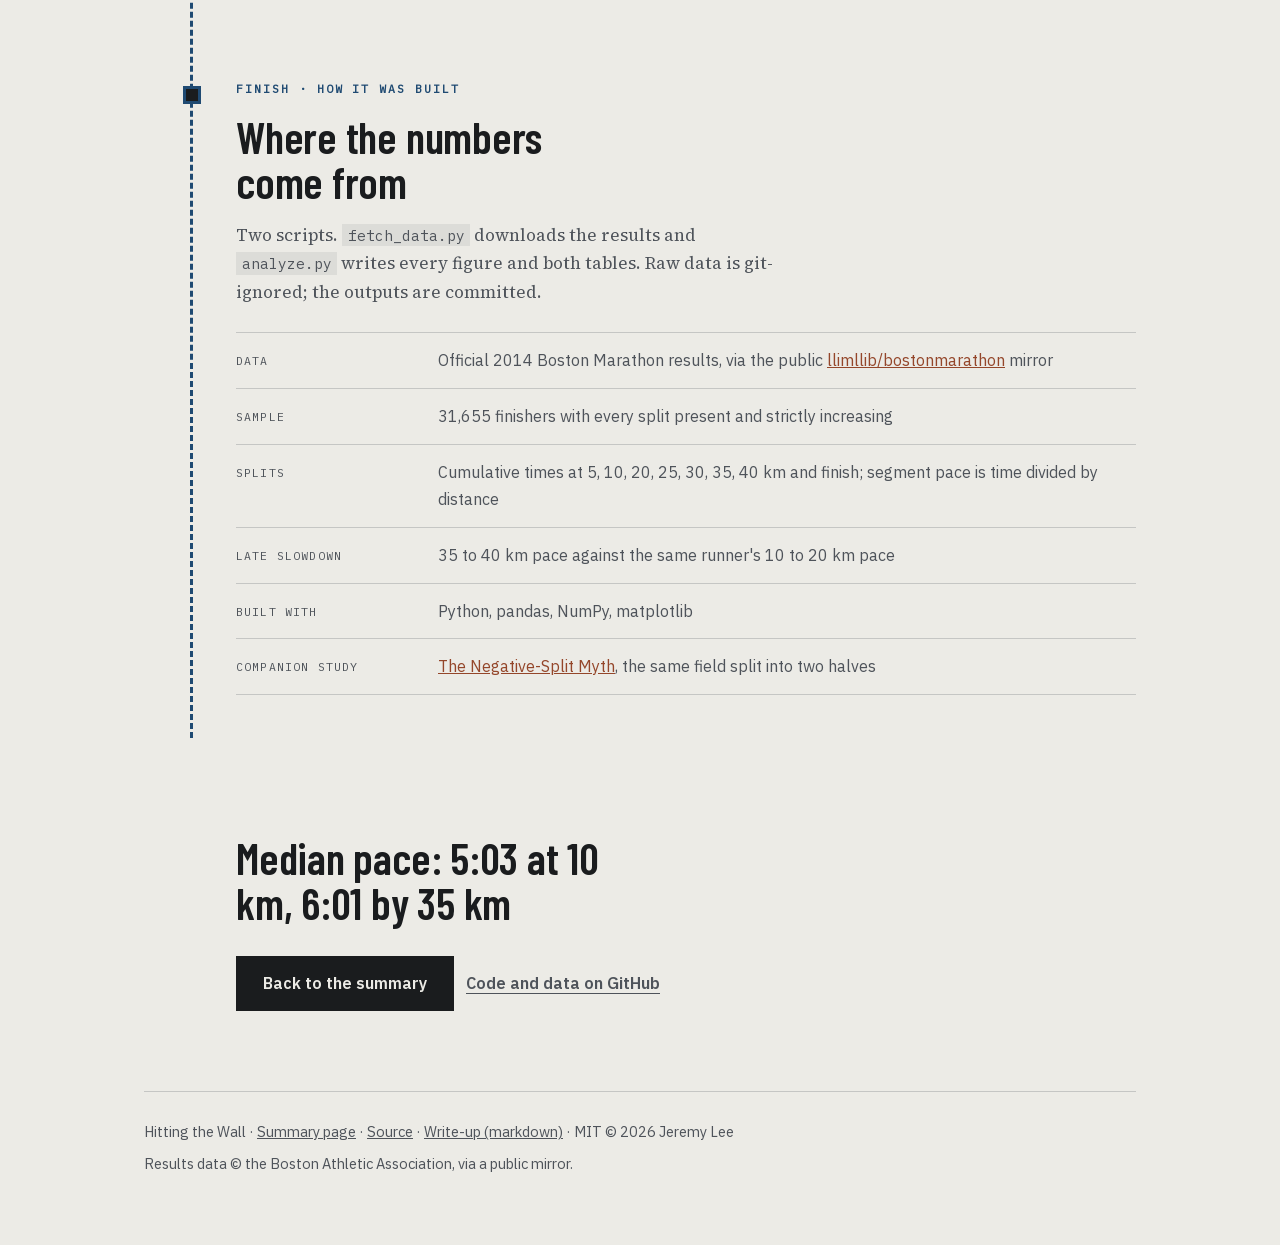
==== commit ca4a816d: "Rewrite README and write-up in plainer prose" ====
--- a/overview/index.html
+++ b/overview/index.html
@@ -260,8 +260,8 @@
     <h1>The field slows hardest between 25 and 35 km</h1>
 
     <p class="hero-sub">
-      Boston records a timing mat every 5 km, so the location of "the wall" can be
-      measured instead of argued about. Across <strong>31,655 finishers</strong>,
+      Boston has a timing mat every 5 km, which turns the location of "the wall"
+      into something you can measure. Across <strong>31,655 finishers</strong>,
       median pace holds nearly flat to 20 km, drifts through 25 km, then climbs
       steeply into 30 km and stays high to the finish.
     </p>
@@ -304,8 +304,8 @@
     <h2>Runners name different miles</h2>
     <p>
       Ask marathoners where the wall is and you hear mile 18, mile 20 or mile 22.
-      Each runner has a handful of races to go on, which is too few to see a
-      shape. A whole field is enough.
+      Each runner has a handful of races to go on, too few to see a shape, but
+      one field of 31,655 is plenty.
     </p>
     <p>
       Every Boston finisher leaves a cumulative time at 5, 10, 20, 25, 30, 35 and
@@ -408,8 +408,8 @@
     <p class="eyebrow">Limitations</p>
     <h2>What this doesn't show</h2>
     <p>
-      Split data locates the slowdown. It can't separate the causes: glycogen
-      depletion, muscle damage, heat and a too-fast start all produce a late fade.
+      Split data locates the slowdown and can't separate the causes (glycogen
+      depletion, muscle damage, heat and a too-fast start all produce a late fade).
     </p>
     <p>
       Boston's course is part of the result. The Newton hills run from about 16 to
@@ -430,9 +430,9 @@
     <h2>The damage shows after 25 km and starts earlier</h2>
     <p>
       The groups that stay flat late are the ones whose early pace left them
-      something in reserve. The data shows the association, not the mechanism,
-      but for a runner the reading is the usual one: the first 25 km are where a
-      runner chooses how the last 12 go.
+      something in reserve. The data shows an association and says nothing
+      about mechanism. For a runner the reading is still the familiar one: the
+      first 25 km are where you choose how the last 12 go.
     </p>
   </section>
 
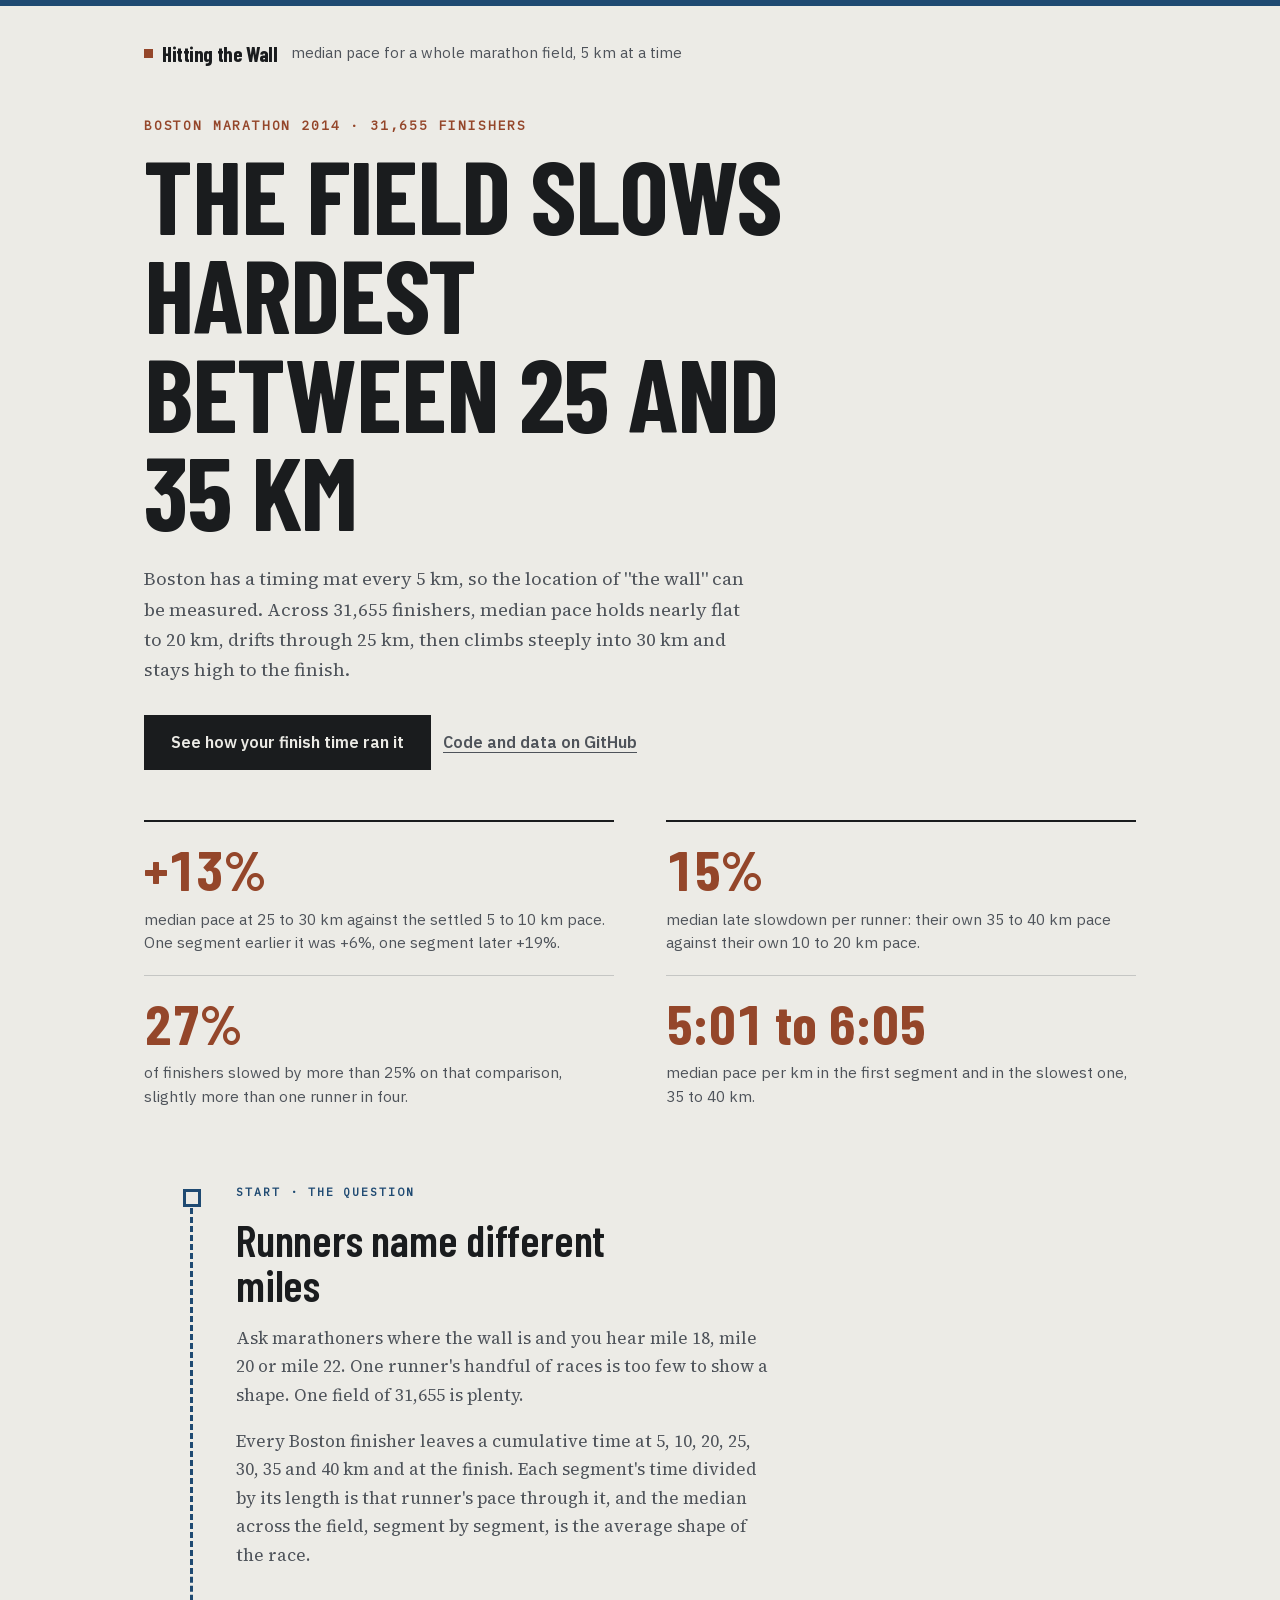
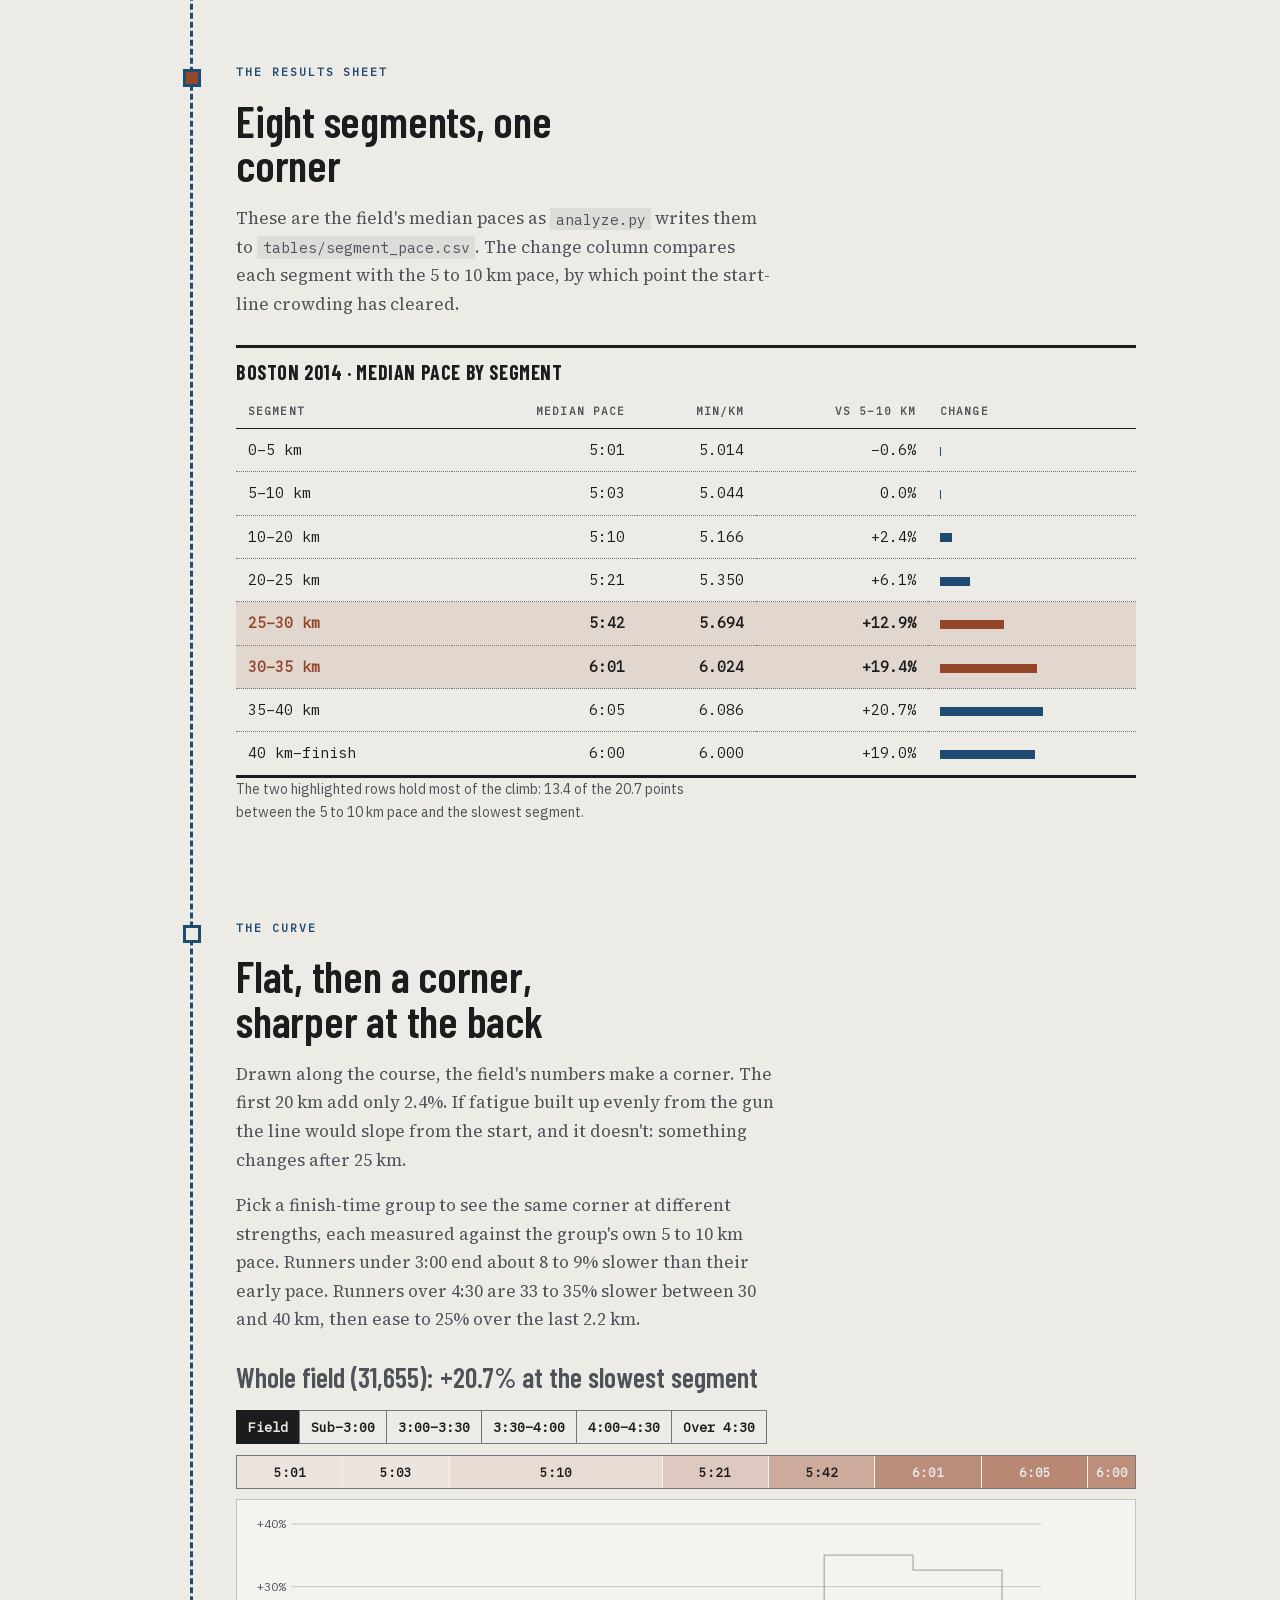
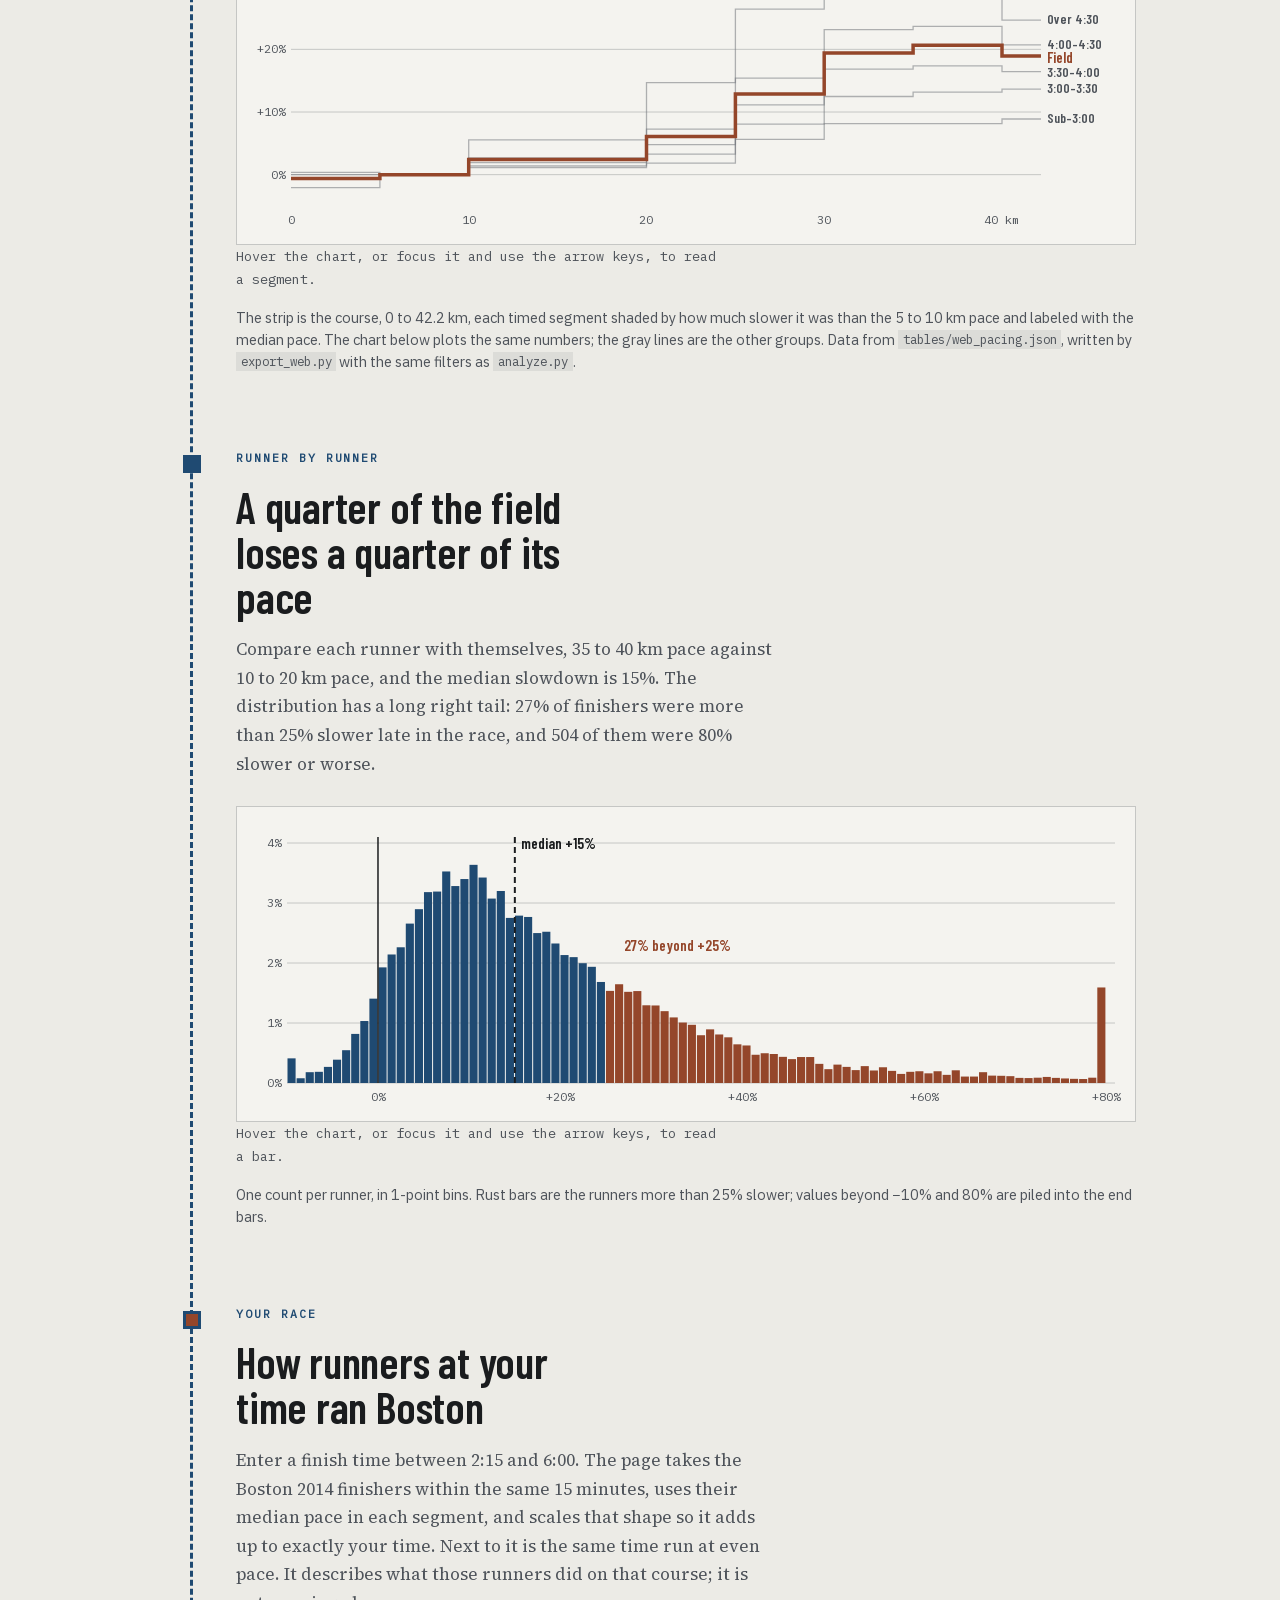
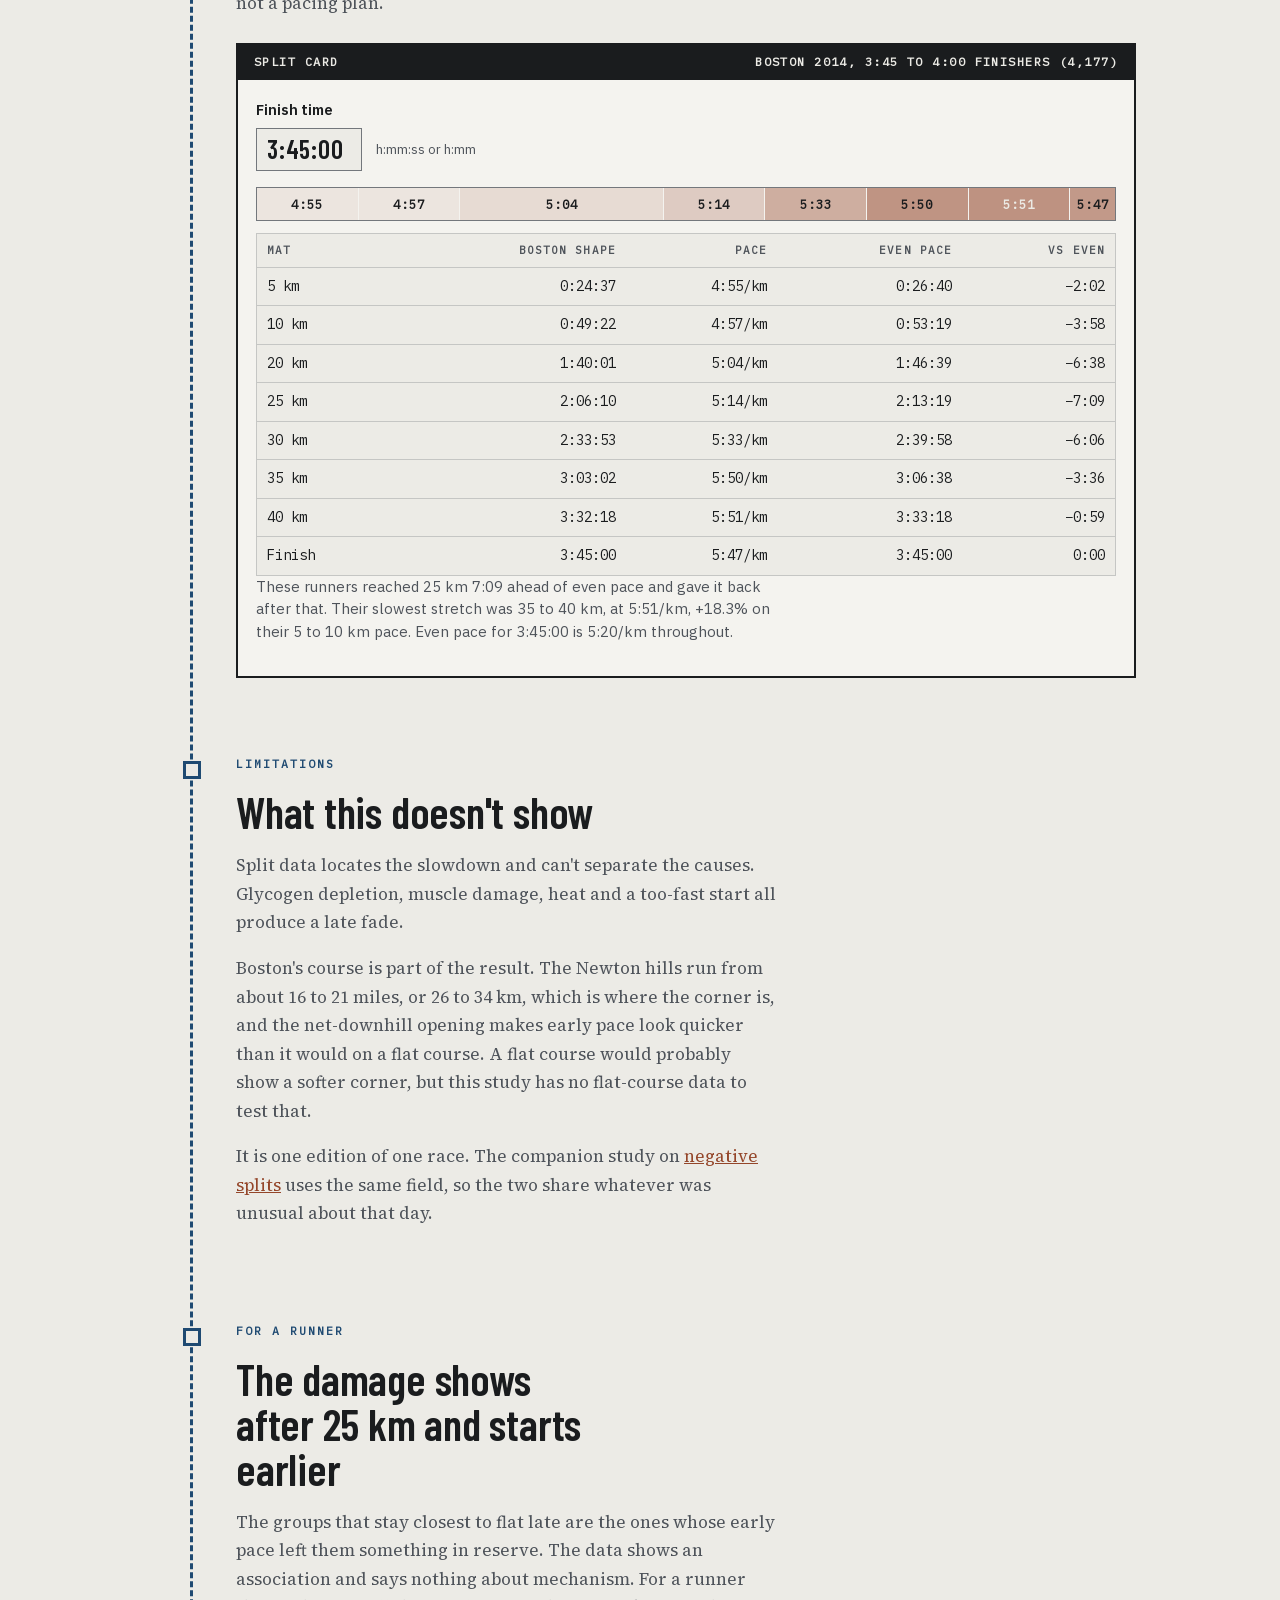
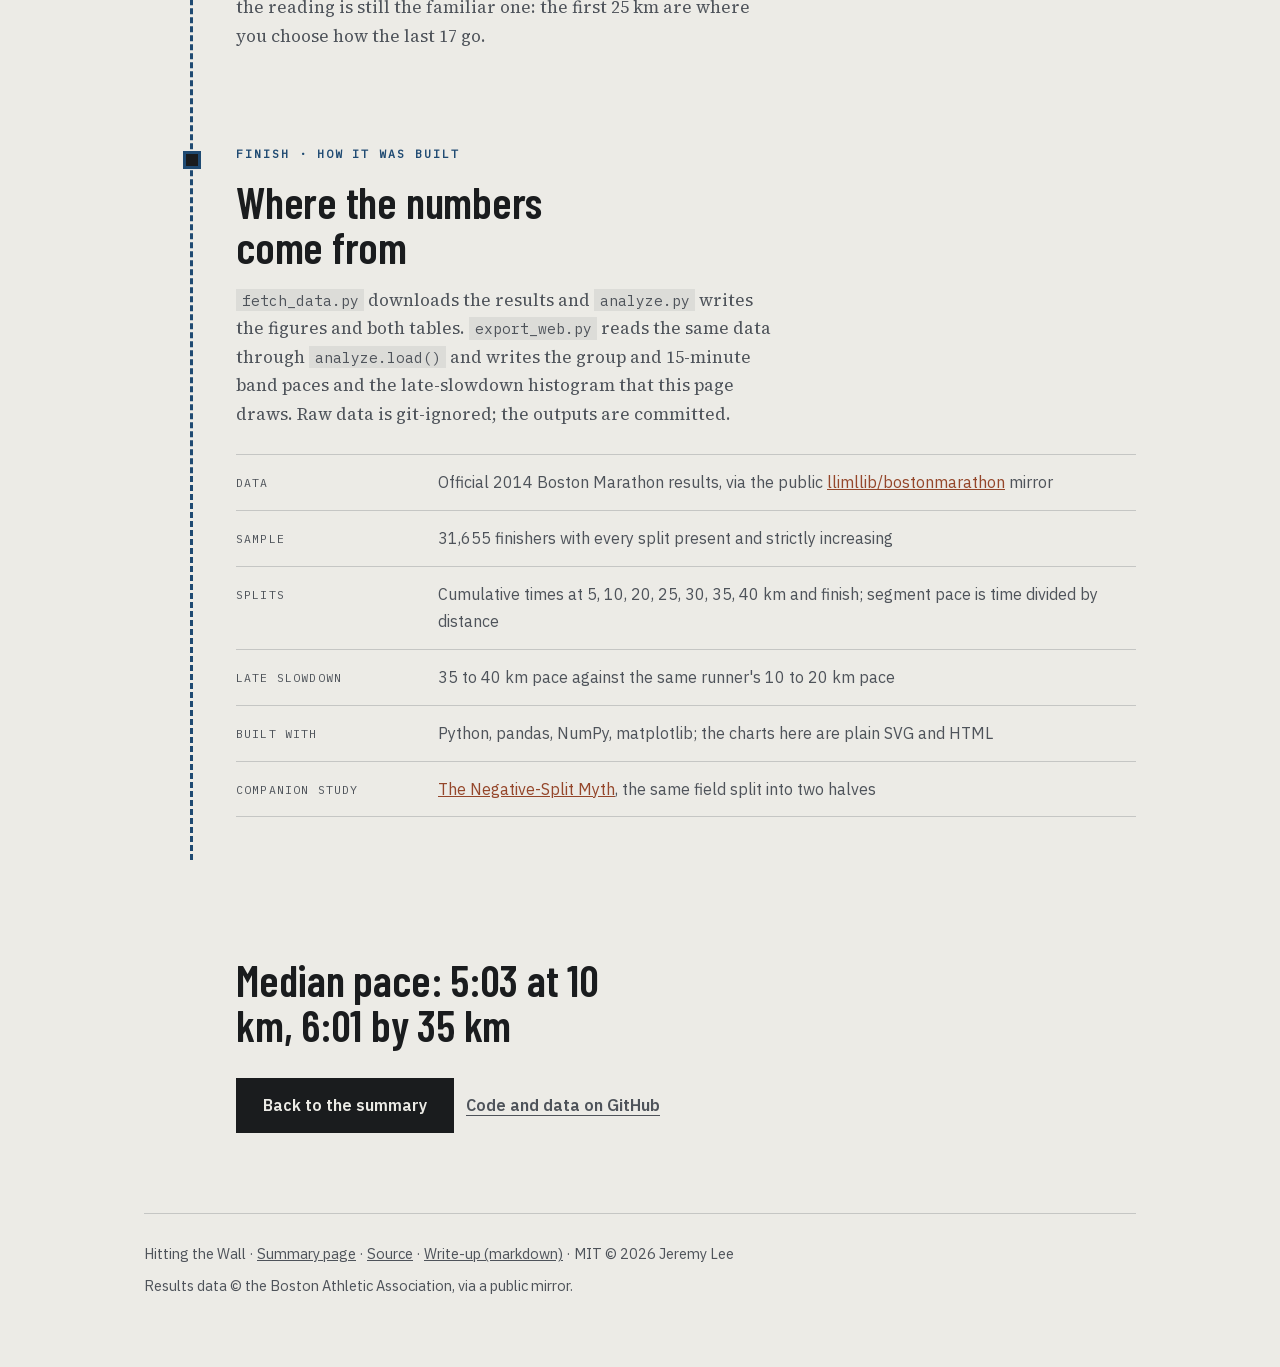
==== commit b7ad5c3f: "Pace strip, group switch and a split card on the pacing pages export_web.py reads the race through a" ====
--- a/overview/index.html
+++ b/overview/index.html
@@ -246,6 +246,46 @@
   .sheet .bar { display: inline-block; height: 9px; background: var(--accent2); vertical-align: middle; }
   .sheet tr.wall .bar { background: var(--accent); }
   .sheet-note { font-family: var(--sans); font-size: 14px; color: var(--muted); margin-top: 10px; }
+
+  .fig-title { font-family: var(--display); font-weight: 600; font-size: clamp(22px, 2.8vw, 28px); line-height: 1.1; margin: 0 0 4px; color: var(--ink); }
+  .seg { display: flex; flex-wrap: wrap; margin: 14px 0 12px; }
+  .seg button { font: 600 13.5px/1.2 var(--mono); padding: 8px 11px; border: 1px solid var(--edge); background: transparent; color: var(--ink); cursor: pointer; margin: 0 -1px -1px 0; }
+  .seg button[aria-pressed="true"] { background: var(--ink); color: var(--paper); border-color: var(--ink); }
+  .pstrip { display: flex; height: 34px; border: 1px solid var(--edge); margin: 0 0 10px; }
+  .pstrip span { display: flex; align-items: center; justify-content: center; font: 600 12.5px/1 var(--mono); border-right: 1px solid var(--card); overflow: hidden; white-space: nowrap; }
+  .pstrip span:last-child { border-right: 0; }
+  @media (max-width: 640px) { .pstrip span { font-size: 11px; letter-spacing: -.02em; } }
+  .chart { border: 1px solid var(--rule); background: var(--card); padding: 10px 10px 4px; }
+  .chart svg { display: block; width: 100%; height: auto; overflow: visible; }
+  .chart svg:focus { outline: 2px solid var(--accent); outline-offset: 3px; }
+  .chart text { font-family: var(--mono); font-size: 12px; fill: var(--muted); }
+  .chart .grid { stroke: var(--rule); stroke-width: 1; }
+  .chart .band { fill: color-mix(in srgb, var(--accent2) 12%, transparent); }
+  .chart .ln { fill: none; stroke-linejoin: miter; }
+  .chart .ln.other { stroke: var(--edge); stroke-width: 1.3; opacity: .55; }
+  .chart .ln.field { stroke: var(--ink); stroke-width: 1.5; stroke-dasharray: 5 4; }
+  .chart .ln.on { stroke: var(--accent); stroke-width: 3.5; }
+  .chart .elab { font-family: var(--display); font-size: 13.5px; font-weight: 600; fill: var(--muted); }
+  .chart .elab.on { fill: var(--accent); font-size: 15px; }
+  .chart .b { fill: var(--accent2); } .chart .b.neg { fill: var(--accent); } .chart .b.on { fill: var(--ink); }
+  .chart .zero { stroke: var(--ink); stroke-width: 1.5; } .chart .med { stroke: var(--ink); stroke-width: 2; stroke-dasharray: 6 4; }
+  .chart .lab { fill: var(--ink); font-family: var(--display); font-size: 15px; font-weight: 600; } .chart .lab.neg { fill: var(--accent); }
+  .readout { font-family: var(--mono); font-size: 13.5px; color: var(--ink); min-height: 1.6em; margin: 10px 0 0; }
+  .bib { margin-top: 26px; border: 2px solid var(--ink); background: var(--card); }
+  .bib-head { display: flex; justify-content: space-between; gap: 4px 10px; flex-wrap: wrap; padding: 9px 16px; background: var(--ink); color: var(--paper); font: 600 12px/1.4 var(--mono); letter-spacing: .12em; text-transform: uppercase; }
+  .bib-body { padding: 18px 18px 16px; }
+  .field { font-family: var(--sans); margin-bottom: 16px; display: flex; flex-wrap: wrap; align-items: center; gap: 6px 14px; }
+  .field label { font-size: 14.5px; font-weight: 600; color: var(--ink); flex-basis: 100%; }
+  .field input { font: 600 26px/1.1 var(--display); letter-spacing: .03em; width: 8.8ch; padding: 6px 10px; border: 1px solid var(--edge); background: var(--paper); color: var(--ink); }
+  .field .hint { font-size: 13px; color: var(--muted); }
+  .warn { color: var(--accent) !important; }
+  .plan-tw { margin-top: 12px; background: var(--paper); }
+  .plan-tw table { min-width: 0; font-family: var(--mono); font-size: 14px; }
+  .plan-tw th, .plan-tw td { padding: 7px 10px; }
+  .plan-tw .num { text-align: right; }
+  .plan-tw td { color: var(--ink); }
+  .plan-note { font-family: var(--sans); font-size: 15px; line-height: 1.5; color: var(--ink2); margin: 14px 0 0; }
+  @media (max-width: 640px) { .plan-tw table { font-size: 12px; } .plan-tw th, .plan-tw td { padding: 6px 5px; } .bib-body { padding: 14px 10px; } }
 </style>
 </head>
 <body>
@@ -260,14 +300,14 @@
     <h1>The field slows hardest between 25 and 35 km</h1>
 
     <p class="hero-sub">
-      Boston has a timing mat every 5 km, which turns the location of "the wall"
-      into something you can measure. Across <strong>31,655 finishers</strong>,
-      median pace holds nearly flat to 20 km, drifts through 25 km, then climbs
-      steeply into 30 km and stays high to the finish.
+      Boston has a timing mat every 5 km, so the location of "the wall" can be
+      measured. Across 31,655 finishers, median pace holds nearly flat to 20 km,
+      drifts through 25 km, then climbs steeply into 30 km and stays high to the
+      finish.
     </p>
 
     <div class="cta-row">
-      <a class="btn btn-primary" href="../">Back to the summary</a>
+      <a class="btn btn-primary" href="#plan">See how your finish time ran it</a>
       <a class="textlink" href="https://github.com/lyhjeremy/marathon-pacing-decay">Code and data on GitHub</a>
     </div>
 
@@ -304,14 +344,14 @@
     <h2>Runners name different miles</h2>
     <p>
       Ask marathoners where the wall is and you hear mile 18, mile 20 or mile 22.
-      Each runner has a handful of races to go on, too few to see a shape, but
-      one field of 31,655 is plenty.
+      One runner's handful of races is too few to show a shape. One field of
+      31,655 is plenty.
     </p>
     <p>
       Every Boston finisher leaves a cumulative time at 5, 10, 20, 25, 30, 35 and
       40 km and at the finish. Each segment's time divided by its length is that
-      runner's pace through it. The median across the field, segment by segment,
-      is the average shape of the race.
+      runner's pace through it, and the median across the field, segment by
+      segment, is the average shape of the race.
     </p>
   </section>
 
@@ -347,76 +387,98 @@
 
   <section class="stop">
     <p class="eyebrow">The curve</p>
-    <h2>Flat, then a corner</h2>
-    <p>
-      Plotted against distance, the same numbers make a corner. The first 20 km
-      gain only 2.4%. If fatigue simply built up from the gun, the line would
-      slope steadily from the start, and it doesn't. Something changes after
-      25 km, and by 30 km the field has settled into a pace about a minute per
-      kilometer slower than where it began.
-    </p>
-    <figure>
-      <div class="plate">
-        <img width="1680" height="960" src="../figures/01_decay_curve.png" fetchpriority="high"
-          alt="Line chart of the field's median pace by distance. The line sits near 5.0 min/km through 10 km, rises gently to 5.35 by 20 to 25 km, then steeply to about 6.0 at 30 to 35 km and 6.1 at 35 to 40 km." />
-      </div>
-      <figcaption>Median pace per segment, from <code>analyze.py</code>. The script draws its shaded "wall" band from 32 km; in the table the steepest rise is between 25 and 35 km.</figcaption>
-    </figure>
-  </section>
-
-  <section class="stop">
-    <p class="eyebrow">Who it happens to</p>
-    <h2>The corner is sharper at the back</h2>
-    <p>
-      Split by finish time and measured against each group's own 5 to 10 km pace,
-      the same shape appears at different strengths. Runners under 3:00 stay close
-      to flat. Runners finishing after 4:30 are <strong>30% or more</strong> slower
-      in the closing segments. The wall is a slope that gets steeper further back
-      in the field.
-    </p>
-    <figure>
-      <div class="plate">
-        <img width="1680" height="960" src="../figures/02_decay_by_group.png" loading="lazy"
-          alt="Five slowdown curves, one per finish-time group from sub-3:00 to over 4:30. All are flat early and separate after 25 km; the sub-3:00 group stays near zero while the over-4:30 group rises past 30 percent." />
-      </div>
-      <figcaption>Slowdown against each group's own early pace, five finish-time groups.</figcaption>
+    <h2>Flat, then a corner, sharper at the back</h2>
+    <p>
+      Drawn along the course, the field's numbers make a corner. The first 20 km
+      add only 2.4%. If fatigue built up evenly from the gun the line would slope
+      from the start, and it doesn't: something changes after 25 km.
+    </p>
+    <p>
+      Pick a finish-time group to see the same corner at different strengths,
+      each measured against the group's own 5 to 10 km pace. Runners under 3:00
+      end about 8 to 9% slower than their early pace. Runners over 4:30 are 33 to
+      35% slower between 30 and 40 km, then ease to 25% over the last 2.2 km.
+    </p>
+    <figure id="decay-fig">
+      <p class="fig-title" id="decay-title" aria-live="polite">&nbsp;</p>
+      <div class="seg" role="group" aria-label="Finish-time group" id="decay-seg"></div>
+      <div class="pstrip" id="pstrip" aria-hidden="true"></div>
+      <div class="chart" id="decay"></div>
+      <p class="readout" id="decay-read" aria-live="polite">Hover the chart, or focus it and use the arrow keys, to read a segment.</p>
+      <noscript>
+        <div class="plate"><img width="1680" height="960" src="../figures/02_decay_by_group.png" alt="Five slowdown curves, one per finish-time group from sub-3:00 to over 4:30. All are flat early and separate after 25 km; the sub-3:00 group ends near 9 percent while the over-4:30 group rises past 30 percent." /></div>
+      </noscript>
+      <figcaption>The strip is the course, 0 to 42.2 km, each timed segment shaded by
+        how much slower it was than the 5 to 10 km pace and labeled with the median
+        pace. The chart below plots the same numbers; the gray lines are the other
+        groups. Data from <code>tables/web_pacing.json</code>, written by
+        <code>export_web.py</code> with the same filters as <code>analyze.py</code>.</figcaption>
     </figure>
   </section>
 
   <section class="stop stop--warn">
     <p class="eyebrow">Runner by runner</p>
     <h2>A quarter of the field loses a quarter of its pace</h2>
-
-    <div class="bignum">27%</div>
-    <p class="bignum-note">of finishers ran 35 to 40 km more than 25% slower than 10 to 20 km.</p>
-
-    <p>
-      The per-runner slowdown has a median of 15% and a long right tail. The
-      median hides a split: many runners fade by a modest amount, and a large
-      minority lose far more.
-    </p>
-    <figure>
-      <div class="plate">
-        <img width="1600" height="919" src="../figures/03_wall_distribution.png" loading="lazy"
-          alt="Histogram of each runner's late slowdown. Most runners fall between 0 and 30 percent, the median line is at 15 percent, and the tail runs past 50 percent." />
+    <p>
+      Compare each runner with themselves, 35 to 40 km pace against 10 to 20 km
+      pace, and the median slowdown is 15%. The distribution has a long right tail:
+      27% of finishers were more than 25% slower late in the race, and 504 of them
+      were 80% slower or worse.
+    </p>
+    <figure id="wall-fig">
+      <div class="chart" id="wall"></div>
+      <p class="readout" id="wall-read" aria-live="polite">Hover the chart, or focus it and use the arrow keys, to read a bar.</p>
+      <noscript>
+        <div class="plate"><img width="1600" height="919" src="../figures/03_wall_distribution.png" alt="Histogram of each runner's late slowdown. Most runners fall between 0 and 30 percent, the median line is at 15 percent, and the tail runs past 50 percent." /></div>
+      </noscript>
+      <figcaption>One count per runner, in 1-point bins. Rust bars are the runners
+        more than 25% slower; values beyond &minus;10% and 80% are piled into the end bars.</figcaption>
+    </figure>
+  </section>
+
+  <section class="stop stop--key" id="plan">
+    <p class="eyebrow">Your race</p>
+    <h2>How runners at your time ran Boston</h2>
+    <p>
+      Enter a finish time between 2:15 and 6:00. The page takes the Boston 2014
+      finishers within the same 15 minutes, uses their median pace in each
+      segment, and scales that shape so it adds up to exactly your time. Next to
+      it is the same time run at even pace. It describes what those runners did
+      on that course; it is not a pacing plan.
+    </p>
+    <div class="bib">
+      <div class="bib-head"><span>Split card</span><span id="plan-band">&nbsp;</span></div>
+      <div class="bib-body">
+        <div class="field">
+          <label for="plan-t">Finish time</label>
+          <input type="text" id="plan-t" value="3:45:00" inputmode="numeric" autocomplete="off" spellcheck="false" />
+          <span class="hint" id="plan-hint">h:mm:ss or h:mm</span>
+        </div>
+        <div class="pstrip" id="plan-strip" aria-hidden="true"></div>
+        <div class="tablewrap plan-tw">
+          <table id="plan-table">
+            <thead><tr><th>Mat</th><th class="num">Boston shape</th><th class="num">Pace</th><th class="num">Even pace</th><th class="num">Vs even</th></tr></thead>
+            <tbody></tbody>
+          </table>
+        </div>
+        <p class="plan-note" id="plan-note"></p>
       </div>
-      <figcaption>35 to 40 km pace against 10 to 20 km pace, one count per runner.</figcaption>
-    </figure>
+    </div>
   </section>
 
   <section class="stop">
     <p class="eyebrow">Limitations</p>
     <h2>What this doesn't show</h2>
     <p>
-      Split data locates the slowdown and can't separate the causes (glycogen
-      depletion, muscle damage, heat and a too-fast start all produce a late fade).
+      Split data locates the slowdown and can't separate the causes. Glycogen
+      depletion, muscle damage, heat and a too-fast start all produce a late fade.
     </p>
     <p>
       Boston's course is part of the result. The Newton hills run from about 16 to
-      21 miles, or 26 to 34 km, which is where the corner is. The net-downhill
-      opening also makes early pace look quicker than it would on a flat course.
-      A flat course would probably show a softer corner, but this study has no
-      flat-course data to test that.
+      21 miles, or 26 to 34 km, which is where the corner is, and the
+      net-downhill opening makes early pace look quicker than it would on a flat
+      course. A flat course would probably show a softer corner, but this study
+      has no flat-course data to test that.
     </p>
     <p>
       It is one edition of one race. The companion study on
@@ -429,10 +491,10 @@
     <p class="eyebrow">For a runner</p>
     <h2>The damage shows after 25 km and starts earlier</h2>
     <p>
-      The groups that stay flat late are the ones whose early pace left them
-      something in reserve. The data shows an association and says nothing
+      The groups that stay closest to flat late are the ones whose early pace left
+      them something in reserve. The data shows an association and says nothing
       about mechanism. For a runner the reading is still the familiar one: the
-      first 25 km are where you choose how the last 12 go.
+      first 25 km are where you choose how the last 17 go.
     </p>
   </section>
 
@@ -440,16 +502,18 @@
     <p class="eyebrow">Finish · how it was built</p>
     <h2>Where the numbers come from</h2>
     <p>
-      Two scripts. <code>fetch_data.py</code> downloads the results and
-      <code>analyze.py</code> writes every figure and both tables. Raw data is
-      git-ignored; the outputs are committed.
+      <code>fetch_data.py</code> downloads the results and <code>analyze.py</code>
+      writes the figures and both tables. <code>export_web.py</code> reads the same
+      data through <code>analyze.load()</code> and writes the group and 15-minute
+      band paces and the late-slowdown histogram that this page draws. Raw data
+      is git-ignored; the outputs are committed.
     </p>
     <dl class="specs">
       <div class="spec"><dt>Data</dt><dd>Official 2014 Boston Marathon results, via the public <a href="https://github.com/llimllib/bostonmarathon">llimllib/bostonmarathon</a> mirror</dd></div>
       <div class="spec"><dt>Sample</dt><dd>31,655 finishers with every split present and strictly increasing</dd></div>
       <div class="spec"><dt>Splits</dt><dd>Cumulative times at 5, 10, 20, 25, 30, 35, 40 km and finish; segment pace is time divided by distance</dd></div>
       <div class="spec"><dt>Late slowdown</dt><dd>35 to 40 km pace against the same runner's 10 to 20 km pace</dd></div>
-      <div class="spec"><dt>Built with</dt><dd>Python, pandas, NumPy, matplotlib</dd></div>
+      <div class="spec"><dt>Built with</dt><dd>Python, pandas, NumPy, matplotlib; the charts here are plain SVG and HTML</dd></div>
       <div class="spec"><dt>Companion study</dt><dd><a href="https://lyhjeremy.github.io/marathon-negative-split-myth/">The Negative-Split Myth</a>, the same field split into two halves</dd></div>
     </dl>
   </section>
@@ -477,5 +541,121 @@
     <p>Results data © the Boston Athletic Association, via a public mirror.</p>
   </footer>
 </div>
+
+<script>
+(function () {
+  // tables/web_pacing.json (export_web.py)
+  var P = {"segments":[["0-5",0,5],["5-10",5,10],["10-20",10,20],["20-25",20,25],["25-30",25,30],["30-35",30,35],["35-40",35,40],["40-fin",40,42.195]],"field":{"n":31655,"pace":[5.014,5.044,5.166,5.35,5.694,6.024,6.086,6.0]},"groups":[{"label":"Sub-3:00","n":2382,"pace":[3.926,3.912,3.957,3.984,4.132,4.23,4.23,4.2597]},{"label":"3:00-3:30","n":6959,"pace":[4.41,4.41,4.472,4.554,4.766,4.96,4.99,5.0114]},{"label":"3:30-4:00","n":8725,"pace":[4.91,4.938,5.033,5.174,5.488,5.77,5.796,5.7494]},{"label":"4:00-4:30","n":5338,"pace":[5.414,5.454,5.6,5.85,6.294,6.716,6.744,6.5831]},{"label":"Over 4:30","n":8251,"pace":[6.13,6.26,6.608,7.18,7.914,8.452,8.302,7.8041]}],"bands":[{"lo":135,"hi":150,"n":79,"pace":[3.294,3.34,3.392,3.396,3.47,3.584,3.56,3.6446]},{"lo":150,"hi":165,"n":500,"pace":[3.67,3.671,3.709,3.712,3.83,3.916,3.925,3.9772]},{"lo":165,"hi":180,"n":1773,"pace":[4.014,3.986,4.023,4.05,4.194,4.3,4.3,4.3508]},{"lo":180,"hi":195,"n":2910,"pace":[4.266,4.244,4.2785,4.334,4.524,4.699,4.74,4.7973]},{"lo":195,"hi":210,"n":4049,"pace":[4.556,4.562,4.62,4.7,4.914,5.12,5.15,5.1572]},{"lo":210,"hi":225,"n":4548,"pace":[4.816,4.844,4.921,5.02,5.294,5.543,5.56,5.5353]},{"lo":225,"hi":240,"n":4177,"pace":[5.066,5.09,5.211,5.38,5.702,6.0,6.022,5.9499]},{"lo":240,"hi":255,"n":2871,"pace":[5.324,5.366,5.504,5.704,6.096,6.474,6.492,6.41]},{"lo":255,"hi":270,"n":2467,"pace":[5.54,5.584,5.755,6.06,6.536,7.0,6.998,6.779]},{"lo":270,"hi":285,"n":2021,"pace":[5.764,5.822,6.073,6.43,6.982,7.486,7.422,7.1298]},{"lo":285,"hi":300,"n":1753,"pace":[5.974,6.054,6.365,6.814,7.48,7.966,7.846,7.4032]},{"lo":300,"hi":315,"n":1229,"pace":[6.13,6.29,6.693,7.24,7.99,8.484,8.256,7.7904]},{"lo":315,"hi":330,"n":1034,"pace":[6.326,6.514,6.978,7.659,8.39,8.9,8.654,8.1093]},{"lo":330,"hi":345,"n":858,"pace":[6.46,6.751,7.3515,8.166,8.83,9.306,8.965,8.369]},{"lo":345,"hi":360,"n":562,"pace":[6.605,6.986,7.6825,8.613,9.375,9.783,9.328,8.574]}],"wall":{"median":15.04,"over25":27.39,"hist":[130,25,57,59,85,123,173,259,327,445,610,678,716,841,917,1007,1010,1116,1039,1076,1151,1084,973,1013,871,883,876,791,798,736,675,664,632,613,533,486,521,481,485,410,409,379,346,319,307,252,283,256,241,204,198,149,157,153,138,126,137,137,101,73,97,85,68,89,66,83,64,48,59,62,51,62,43,67,34,34,57,39,38,36,27,26,28,32,27,24,22,21,28,504]}};
+  var NS = "http://www.w3.org/2000/svg", SEG = P.segments;
+  function el(tag, at, parent, txt) { var e = document.createElementNS(NS, tag); for (var k in at) e.setAttribute(k, at[k]); if (txt != null) e.textContent = txt; if (parent) parent.appendChild(e); return e; }
+  function mmss(m) { var s = Math.round(m * 60); return Math.floor(s / 60) + ":" + (s % 60 < 10 ? "0" : "") + s % 60; }
+  function hms(m) { var s = Math.round(m * 60), h = Math.floor(s / 3600), mm = Math.floor(s % 3600 / 60), ss = s % 60; return h + ":" + (mm < 10 ? "0" : "") + mm + ":" + (ss < 10 ? "0" : "") + ss; }
+  function rel(p) { return p.map(function (v) { return (v / p[1] - 1) * 100; }); }
+  function sg(v) { return (v >= 0.05 ? "+" : v <= -0.05 ? "−" : "") + Math.abs(v).toFixed(1) + "%"; }
+  function segName(i) { return SEG[i][0] === "40-fin" ? "40 km to finish" : SEG[i][1] + " to " + SEG[i][2] + " km"; }
+  function shade(v) { var k = Math.max(0, Math.min(1, v / 35)); return Math.round(8 + 92 * k); }
+  // a pace strip: the course as a bar, each segment shaded by slowdown and labeled with pace
+  function strip(box, pace, labels) {
+    var r = rel(pace), W = box.clientWidth || 300;
+    box.innerHTML = SEG.map(function (s, i) {
+      var w = (s[2] - s[1]) / 42.195, pct = shade(r[i]), px = w * W;
+      return '<span style="width:' + (100 * w).toFixed(3) + '%;background:color-mix(in srgb, var(--accent) ' + pct + '%, var(--card));color:' + (pct > 55 ? "var(--paper)" : "var(--ink)") + '">' + (px > 32 && labels !== false ? mmss(pace[i]) : "") + "</span>";
+    }).join("");
+  }
+
+  // ---- decay chart ----
+  var G = [{ label: "Field", name: "Whole field", n: P.field.n, pace: P.field.pace }].concat(P.groups.map(function (g) { return { label: g.label.replace("-", "–"), name: g.label.replace("-", " to "), n: g.n, pace: g.pace }; }));
+  var sel = 0, cur = 4, box = document.getElementById("decay"), seg = document.getElementById("decay-seg"), read = document.getElementById("decay-read");
+  G.forEach(function (g, i) {
+    var b = document.createElement("button"); b.type = "button"; b.textContent = g.label; b.setAttribute("aria-pressed", i === 0 ? "true" : "false");
+    b.addEventListener("click", function () { sel = i; seg.querySelectorAll("button").forEach(function (o, j) { o.setAttribute("aria-pressed", j === i ? "true" : "false"); }); draw(); show(cur); });
+    seg.appendChild(b);
+  });
+  var svg, X, Y, W, H;
+  function draw() {
+    W = Math.max(300, box.clientWidth - 20); H = W < 560 ? 270 : 330;
+    var L = 44, R = W < 560 ? 64 : 84, T = 14, B = 34, y0 = -5, y1 = 40;
+    X = function (km) { return L + km / 42.195 * (W - L - R); }; Y = function (v) { return T + (y1 - v) / (y1 - y0) * (H - T - B); };
+    box.innerHTML = "";
+    svg = el("svg", { viewBox: "0 0 " + W + " " + H, width: W, height: H, tabindex: 0, role: "img",
+      "aria-label": "Step chart of slowdown against own 5 to 10 km pace, by segment, for " + G[sel].name + ", with the other groups in gray." }, box);
+    for (var v = 0; v <= y1; v += 10) { el("line", { class: "grid", x1: L, x2: W - R, y1: Y(v), y2: Y(v) }, svg); el("text", { x: L - 6, y: Y(v) + 4, "text-anchor": "end" }, svg, (v ? "+" : "") + v + "%"); }
+    [0, 10, 20, 30, 40].forEach(function (k) { el("text", { x: X(k), y: H - B + 18, "text-anchor": "middle" }, svg, k + (k === 40 ? " km" : "")); });
+    el("rect", { class: "band", x: X(cur === null ? 0 : SEG[cur][1]), y: T, width: 0, height: H - T - B, id: "dband" }, svg);
+    function path(p) { var r = rel(p), d = ""; SEG.forEach(function (s, i) { d += (i ? "L" : "M") + X(s[1]).toFixed(1) + " " + Y(r[i]).toFixed(1) + "L" + X(s[2]).toFixed(1) + " " + Y(r[i]).toFixed(1); }); return d; }
+    var labs = [];
+    G.forEach(function (g, i) { if (i !== sel && i !== 0) el("path", { class: "ln other", d: path(g.pace) }, svg); });
+    if (sel !== 0) el("path", { class: "ln field", d: path(G[0].pace) }, svg);
+    el("path", { class: "ln on", d: path(G[sel].pace) }, svg);
+    G.forEach(function (g, i) { if (i === 0 && sel !== 0) return; var r = rel(g.pace); labs.push({ y: Y(r[7]), t: g.label, on: i === sel }); });
+    labs.sort(function (a, b) { return a.y - b.y; });
+    for (var k = 1; k < labs.length; k++) if (labs[k].y - labs[k - 1].y < 14) labs[k].y = labs[k - 1].y + 14;
+    labs.forEach(function (l) { el("text", { class: "elab" + (l.on ? " on" : ""), x: W - R + 6, y: l.y + 4 }, svg, l.t); });
+    svg.addEventListener("mousemove", function (e) { var rc = svg.getBoundingClientRect(), x = (e.clientX - rc.left) * W / rc.width, km = (x - L) / (W - L - R) * 42.195;
+      for (var i = 0; i < SEG.length; i++) if (km >= SEG[i][1] && km <= SEG[i][2]) { show(i); break; } });
+    svg.addEventListener("keydown", function (e) { if (e.key === "ArrowRight" || e.key === "ArrowLeft") { e.preventDefault(); show(Math.max(0, Math.min(7, cur + (e.key === "ArrowRight" ? 1 : -1)))); } });
+    svg.addEventListener("focus", function () { show(cur); });
+    strip(document.getElementById("pstrip"), G[sel].pace);
+    var r = rel(G[sel].pace);
+    document.getElementById("decay-title").textContent = G[sel].name + " (" + G[sel].n.toLocaleString("en-US") + "): " + sg(Math.max.apply(null, r)) + " at the slowest segment";
+  }
+  function show(i) {
+    cur = i; var b = document.getElementById("dband"); b.setAttribute("x", X(SEG[i][1])); b.setAttribute("width", X(SEG[i][2]) - X(SEG[i][1]));
+    var g = G[sel], r = rel(g.pace);
+    read.textContent = segName(i) + "  ·  " + g.name.toLowerCase() + " " + mmss(g.pace[i]) + "/km, " + sg(r[i]) + " on 5 to 10 km" + (sel ? "  ·  whole field " + mmss(G[0].pace[i]) + "/km" : "");
+  }
+  var rt; window.addEventListener("resize", function () { clearTimeout(rt); rt = setTimeout(function () { draw(); show(cur); if (tIn) plan(); }, 120); });
+  draw();
+
+  // ---- wall histogram ----
+  (function () {
+    var w = P.wall, n = w.hist.reduce(function (a, b) { return a + b; }, 0), box = document.getElementById("wall"), read = document.getElementById("wall-read"), cur = 25, bars = [];
+    function lab(i) { var lo = i - 10; return i === 0 ? "10% or more faster late" : i === 90 ? "80% or more slower" : (lo < 0 ? (-lo - 1) + " to " + (-lo) + "% faster" : lo + " to " + (lo + 1) + "% slower"); }
+    function show(i) { cur = Math.max(0, Math.min(90, i)); bars.forEach(function (r, j) { r.classList.toggle("on", j === cur); });
+      read.textContent = lab(cur) + ": " + w.hist[cur].toLocaleString("en-US") + " runners, " + (100 * w.hist[cur] / n).toFixed(1) + "% of the field"; }
+    function draw() {
+      var W = Math.max(300, box.clientWidth - 20), H = W < 560 ? 240 : 300, L = 40, R = 10, T = 26, B = 34, y1 = 4;
+      var bw = (W - L - R) / 91, X = function (v) { return L + (v + 10) * bw; }, Y = function (v) { return T + (1 - v / y1) * (H - T - B); };
+      box.innerHTML = ""; bars = [];
+      var s = el("svg", { viewBox: "0 0 " + W + " " + H, width: W, height: H, tabindex: 0, role: "img", "aria-label": "Histogram of each runner's late slowdown. Median 15%; 27% were more than 25% slower." }, box);
+      for (var v = 0; v <= y1; v++) { el("line", { class: "grid", x1: L, x2: W - R, y1: Y(v), y2: Y(v) }, s); el("text", { x: L - 6, y: Y(v) + 4, "text-anchor": "end" }, s, v + "%"); }
+      [0, 20, 40, 60, 80].forEach(function (t) { el("text", { x: X(t), y: H - B + 18, "text-anchor": "middle" }, s, (t ? "+" : "") + t + "%"); });
+      w.hist.forEach(function (c, i) { var v = Math.min(y1, 100 * c / n); bars.push(el("rect", { class: "b" + (i - 10 >= 25 ? " neg" : ""), x: X(i - 10) + 0.5, y: Y(v), width: Math.max(1, bw - 1), height: Y(0) - Y(v) }, s)); });
+      el("line", { class: "zero", x1: X(0), x2: X(0), y1: T - 6, y2: Y(0) }, s);
+      el("line", { class: "med", x1: X(w.median), x2: X(w.median), y1: T - 6, y2: Y(0) }, s);
+      el("text", { class: "lab", x: X(w.median) + 6, y: T + 6 }, s, "median +" + w.median.toFixed(0) + "%");
+      el("text", { class: "lab neg", x: X(27), y: Y(2.2) }, s, w.over25.toFixed(0) + "% beyond +25%");
+      s.addEventListener("mousemove", function (e) { var r = s.getBoundingClientRect(); show(Math.floor(((e.clientX - r.left) * W / r.width - L) / bw)); });
+      s.addEventListener("keydown", function (e) { if (e.key === "ArrowRight" || e.key === "ArrowLeft") { e.preventDefault(); show(cur + (e.key === "ArrowRight" ? 1 : -1)); } });
+      s.addEventListener("focus", function () { show(cur); });
+    }
+    var rt; window.addEventListener("resize", function () { clearTimeout(rt); rt = setTimeout(draw, 120); });
+    draw();
+  })();
+
+  // ---- your race ----
+  var tIn = document.getElementById("plan-t");
+  function parse(s) { var p = s.trim().split(/[:.\s]+/).map(Number); if (p.some(isNaN) || p.length < 2 || p.length > 3) return null; return p.length === 3 ? p[0] * 60 + p[1] + p[2] / 60 : p[0] * 60 + p[1]; }
+  function plan() {
+    var T = parse(tIn.value), hint = document.getElementById("plan-hint"), tb = document.querySelector("#plan-table tbody");
+    var b = null; if (T != null) P.bands.forEach(function (x) { if (T >= x.lo && T < x.hi) b = x; });
+    if (!b) { hint.textContent = "Enter a time from 2:15:00 to 5:59:59."; hint.className = "hint warn"; return; }
+    hint.textContent = "h:mm:ss or h:mm"; hint.className = "hint";
+    var raw = SEG.reduce(function (a, s, i) { return a + b.pace[i] * (s[2] - s[1]); }, 0), k = T / raw;
+    var pace = b.pace.map(function (v) { return v * k; }), even = T / 42.195, cum = 0, rows = "";
+    SEG.forEach(function (s, i) {
+      cum += pace[i] * (s[2] - s[1]); var ev = even * s[2], gap = cum - ev;
+      rows += "<tr><td>" + (s[0] === "40-fin" ? "Finish" : s[2] + " km") + '</td><td class="num">' + hms(cum) + '</td><td class="num">' + mmss(pace[i]) + '/km</td><td class="num">' + hms(ev) + '</td><td class="num">' + (Math.abs(gap) < 0.5 / 60 ? "0:00" : (gap > 0 ? "+" : "−") + mmss(Math.abs(gap))) + "</td></tr>";
+    });
+    tb.innerHTML = rows;
+    document.getElementById("plan-band").textContent = "Boston 2014, " + hms(b.lo).slice(0, 4) + " to " + hms(b.hi).slice(0, 4) + " finishers (" + b.n.toLocaleString("en-US") + ")";
+    strip(document.getElementById("plan-strip"), pace);
+    var r = rel(pace), first = pace.slice(0, 4).reduce(function (a, v, i) { return a + v * (SEG[i][2] - SEG[i][1]); }, 0);
+    var mx = 0; for (var i = 0; i < 8; i++) if (pace[i] > pace[mx]) mx = i;
+    var ah = even * 25 - first; document.getElementById("plan-note").textContent = "These runners reached 25 km " + mmss(Math.abs(ah)) + (ah >= 0 ? " ahead of even pace and gave it back after that." : " behind even pace.") + " Their slowest stretch was " + segName(mx) + ", at " + mmss(pace[mx]) + "/km, " + sg(r[mx]) + " on their 5 to 10 km pace. Even pace for " + hms(T) + " is " + mmss(even) + "/km throughout.";
+  }
+  if (tIn) { tIn.addEventListener("input", plan); plan(); }
+})();
+</script>
 </body>
 </html>
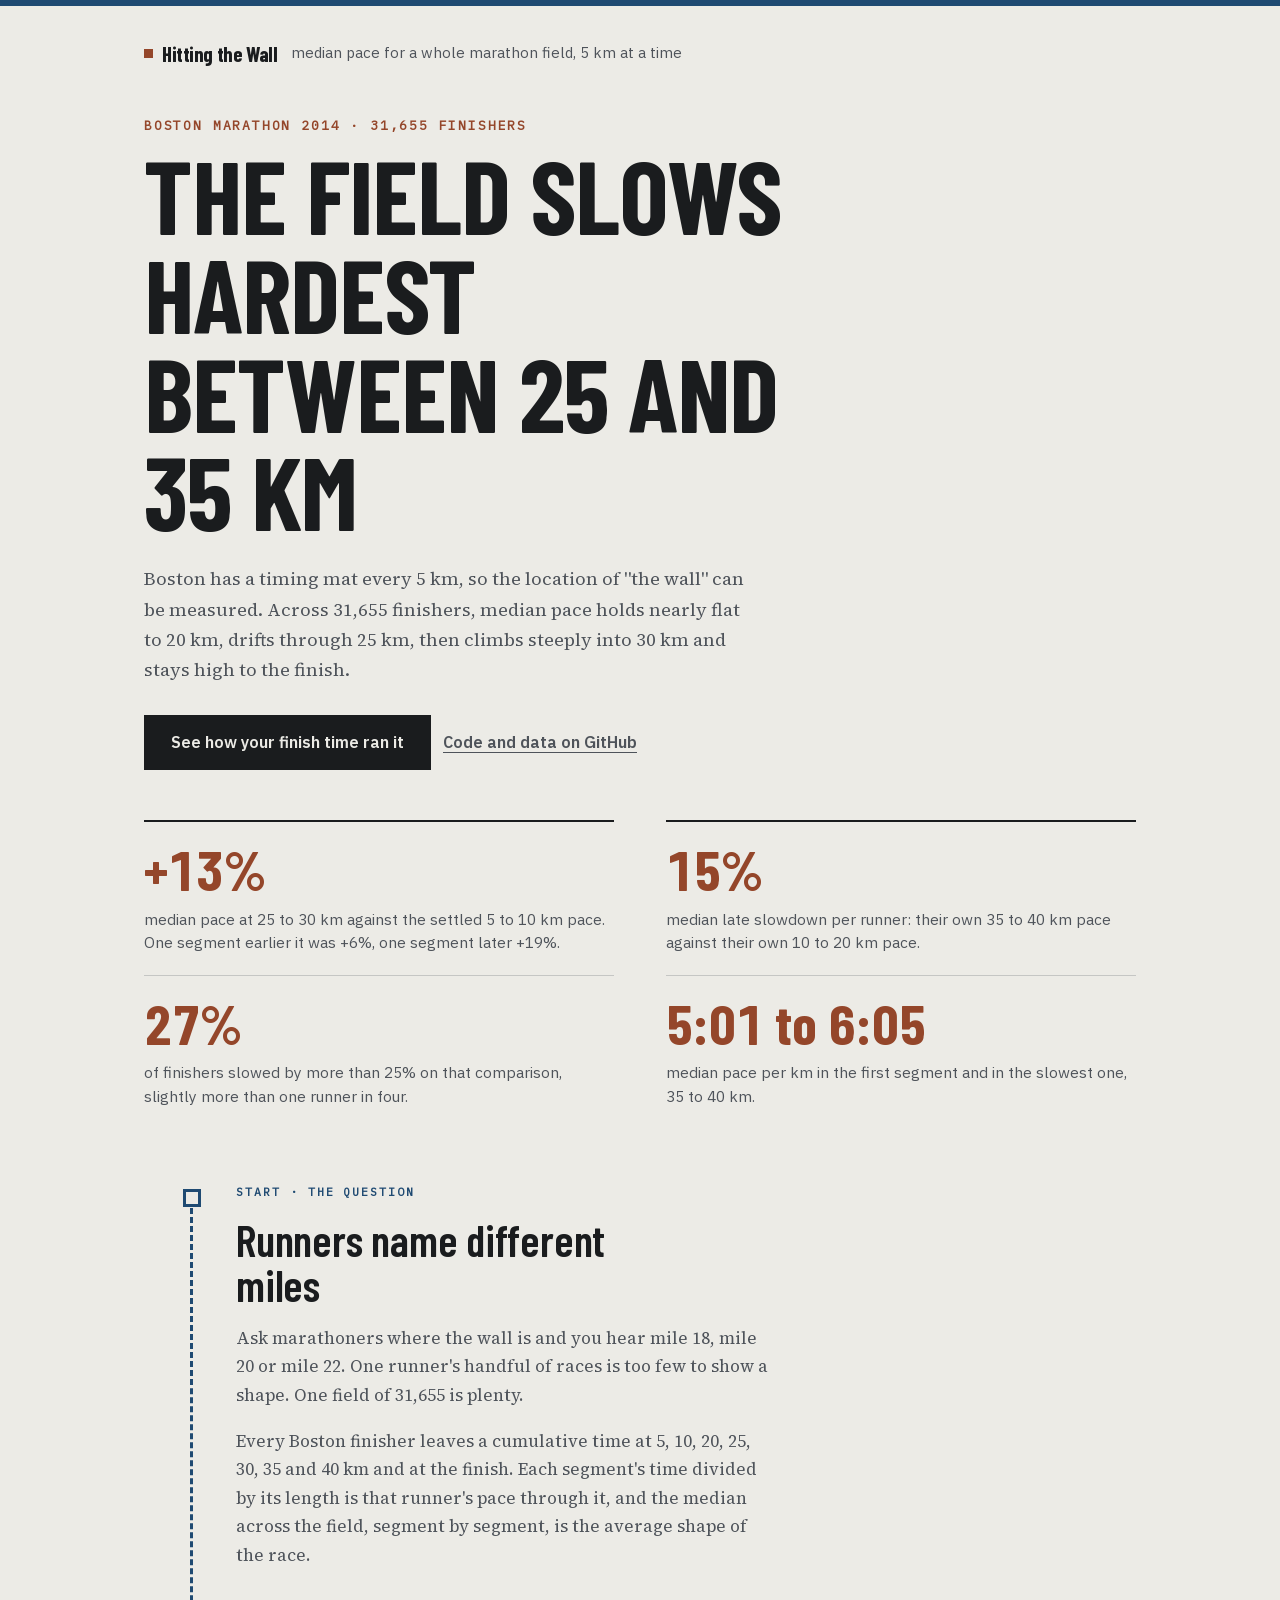
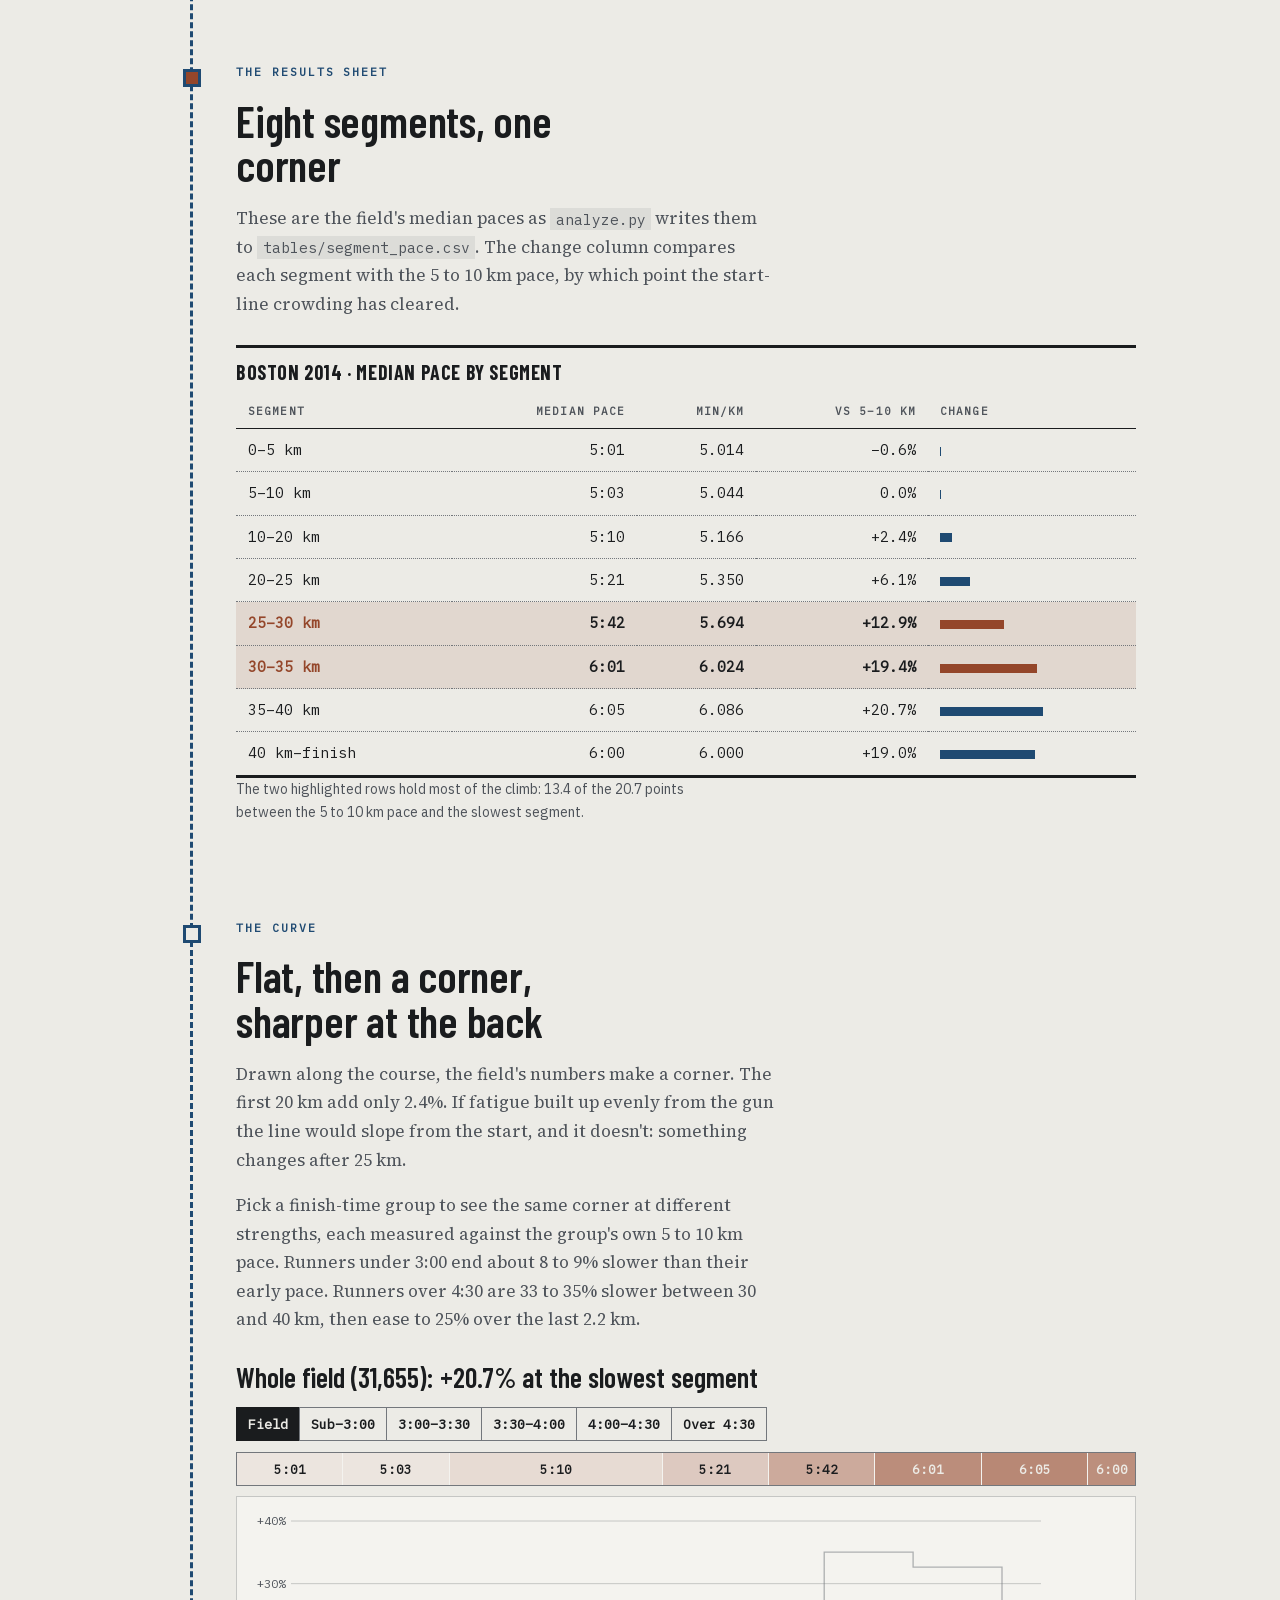
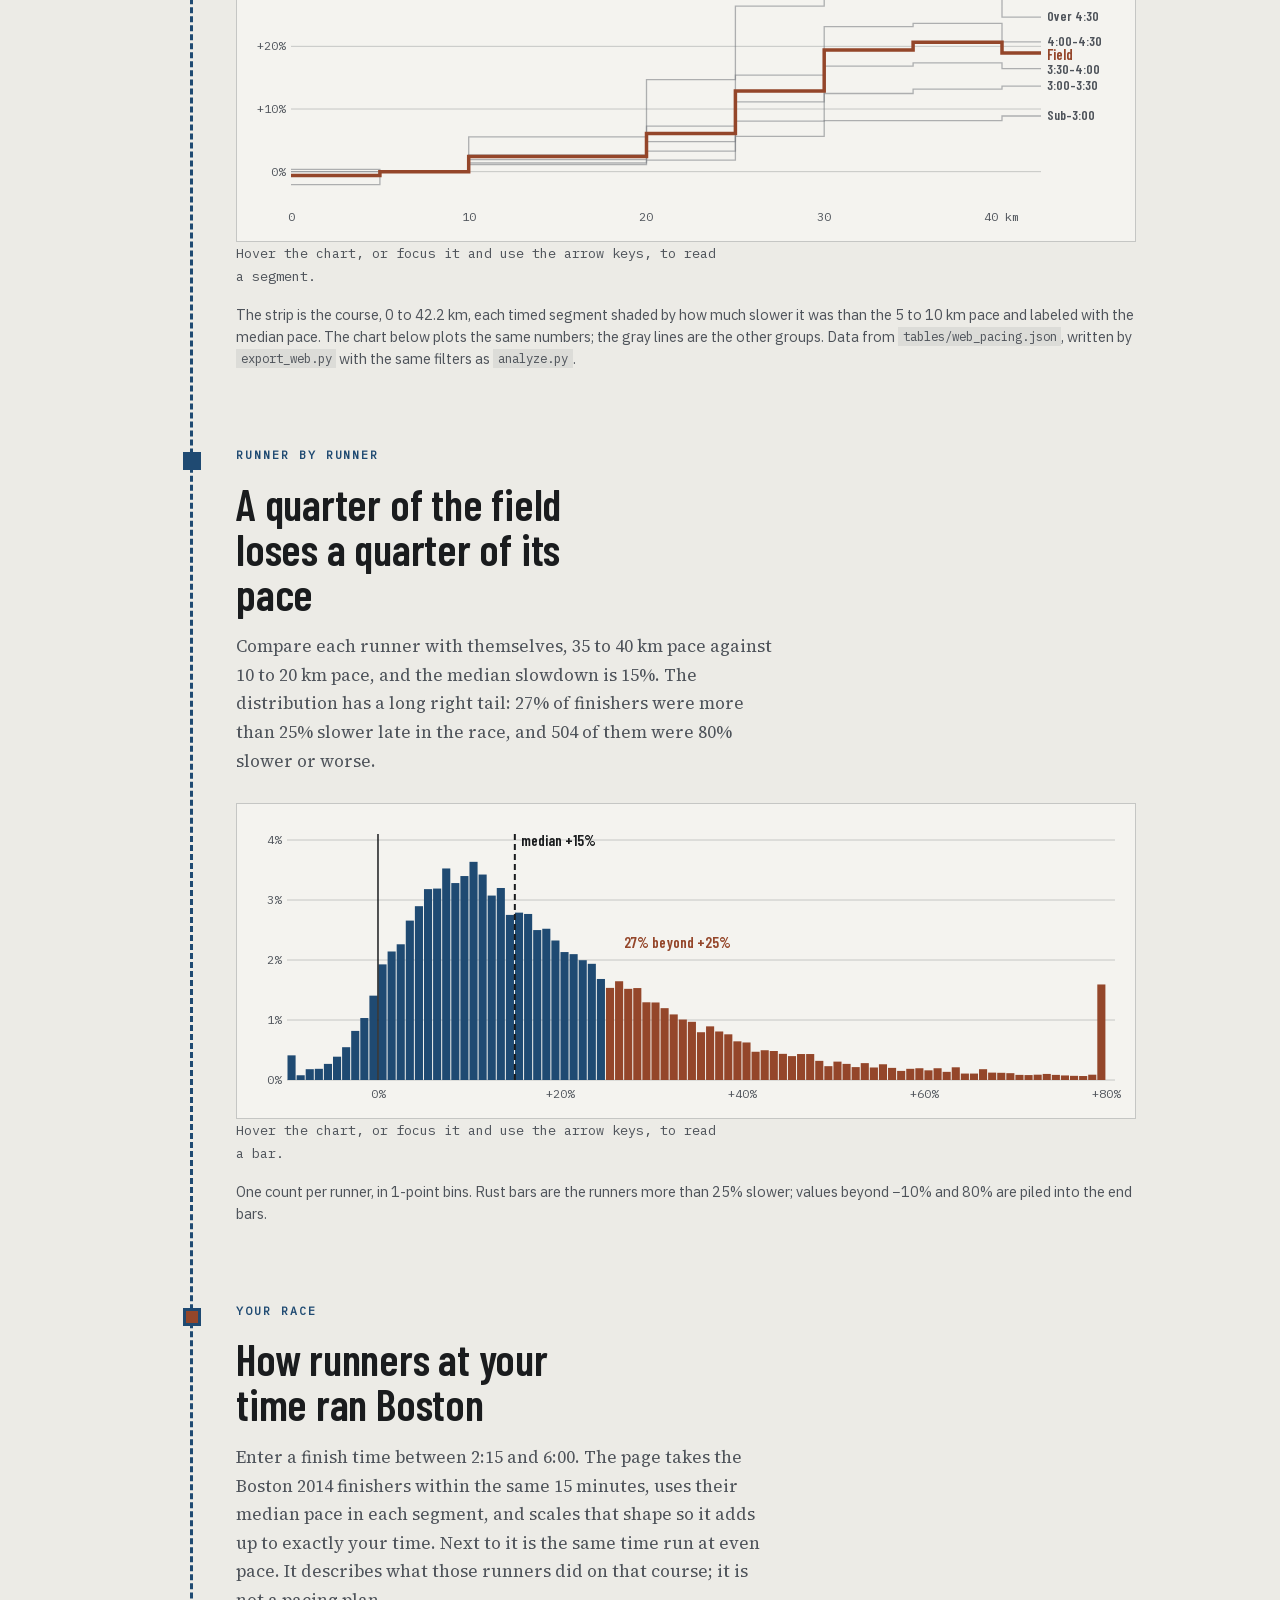
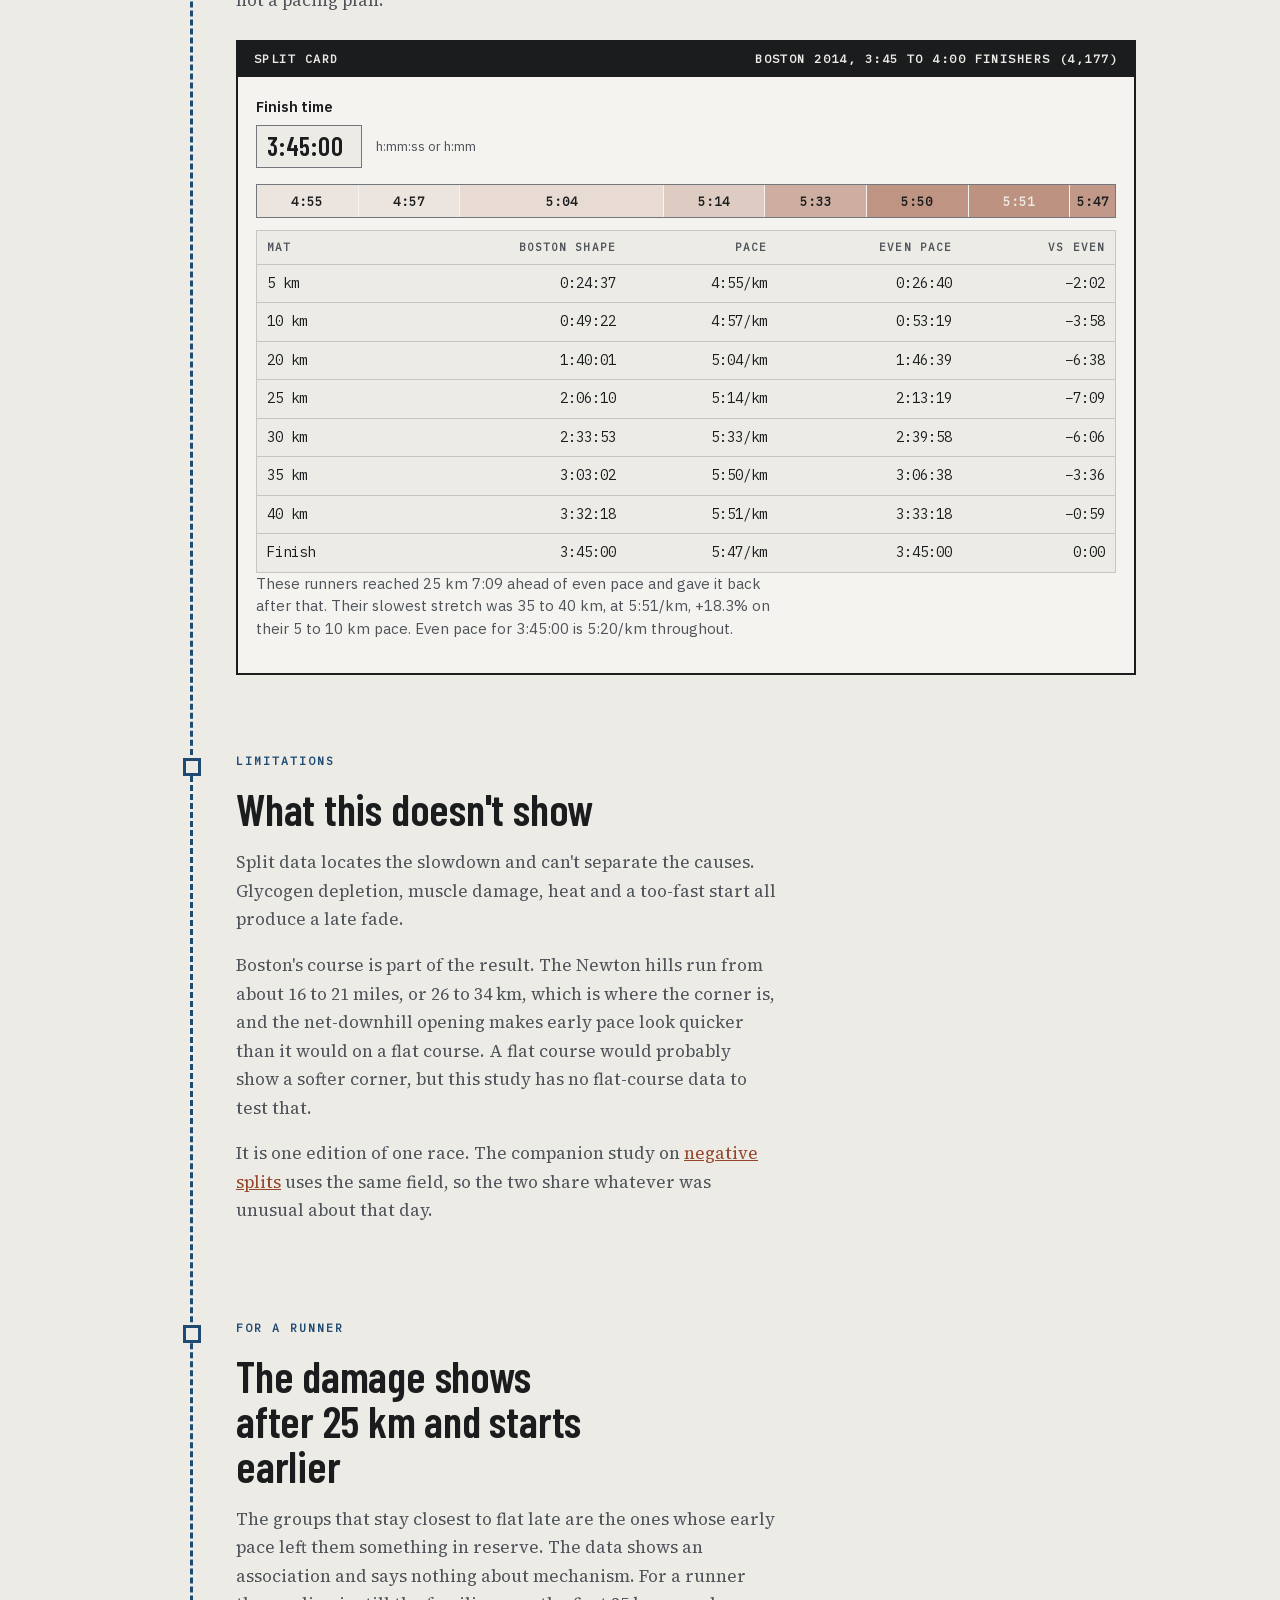
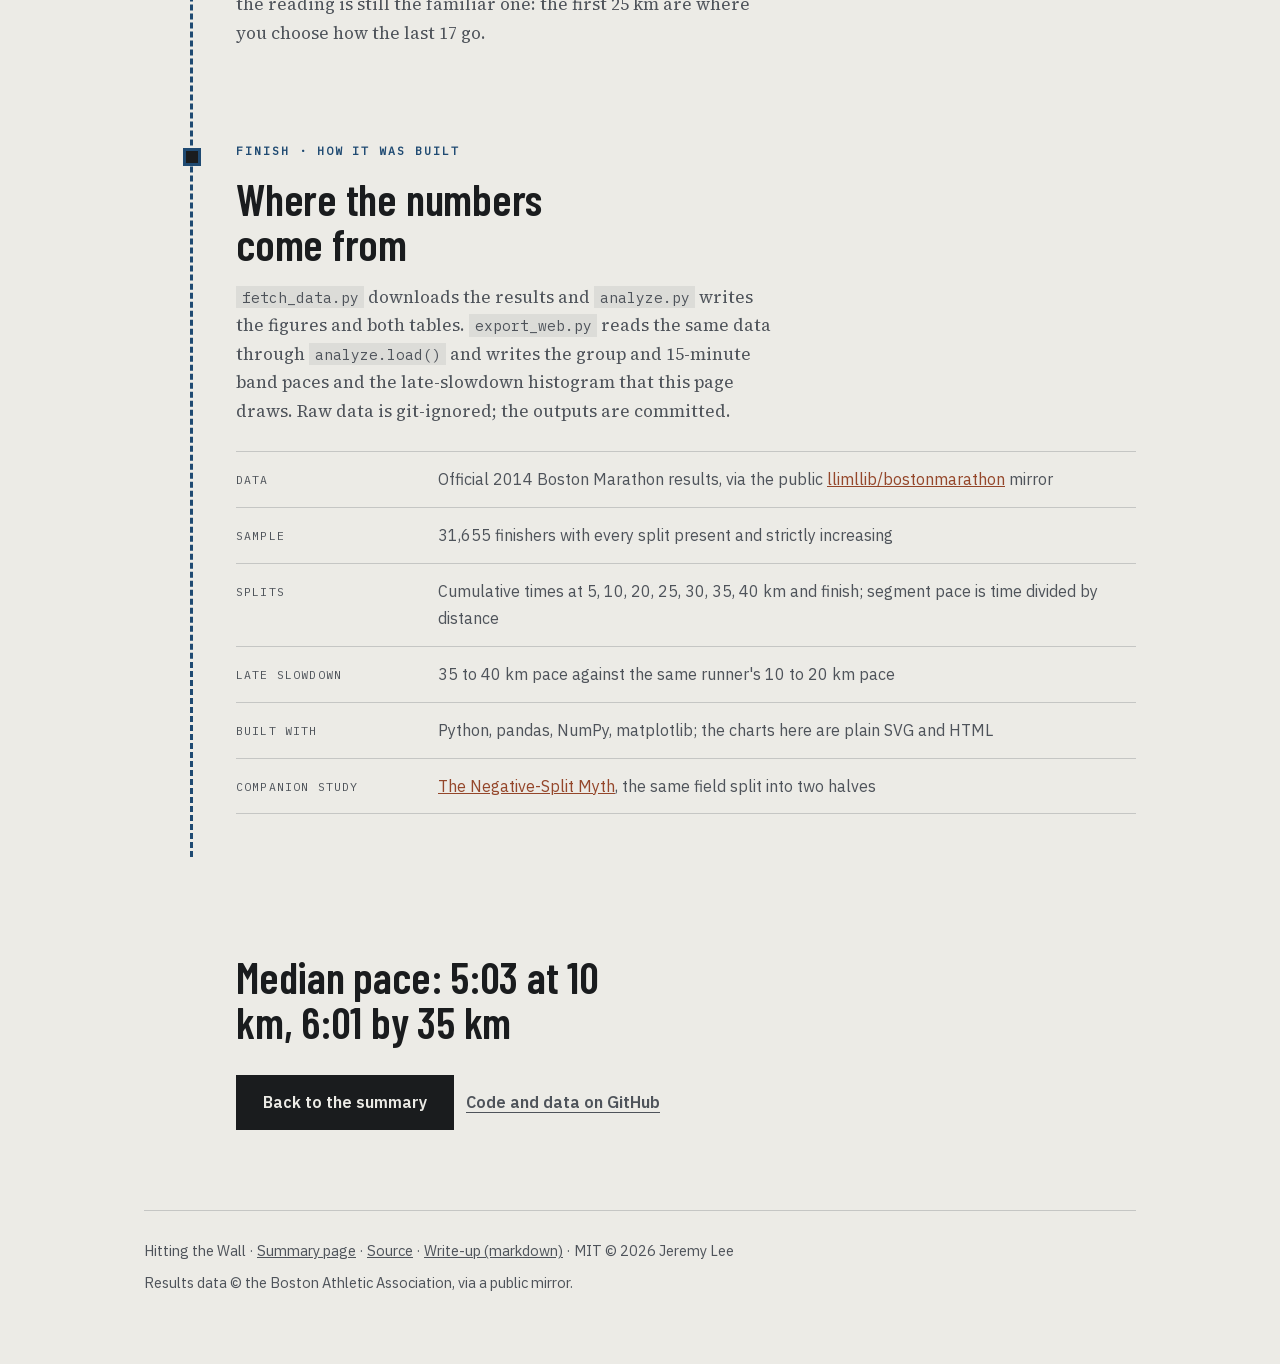
==== commit 25d2a8f3: "Set chart titles in ink" ====
--- a/overview/index.html
+++ b/overview/index.html
@@ -247,7 +247,7 @@
   .sheet tr.wall .bar { background: var(--accent); }
   .sheet-note { font-family: var(--sans); font-size: 14px; color: var(--muted); margin-top: 10px; }
 
-  .fig-title { font-family: var(--display); font-weight: 600; font-size: clamp(22px, 2.8vw, 28px); line-height: 1.1; margin: 0 0 4px; color: var(--ink); }
+  .stop .fig-title, .fig-title { font-family: var(--display); font-weight: 600; font-size: clamp(22px, 2.8vw, 28px); line-height: 1.1; margin: 0 0 4px; color: var(--ink); }
   .seg { display: flex; flex-wrap: wrap; margin: 14px 0 12px; }
   .seg button { font: 600 13.5px/1.2 var(--mono); padding: 8px 11px; border: 1px solid var(--edge); background: transparent; color: var(--ink); cursor: pointer; margin: 0 -1px -1px 0; }
   .seg button[aria-pressed="true"] { background: var(--ink); color: var(--paper); border-color: var(--ink); }
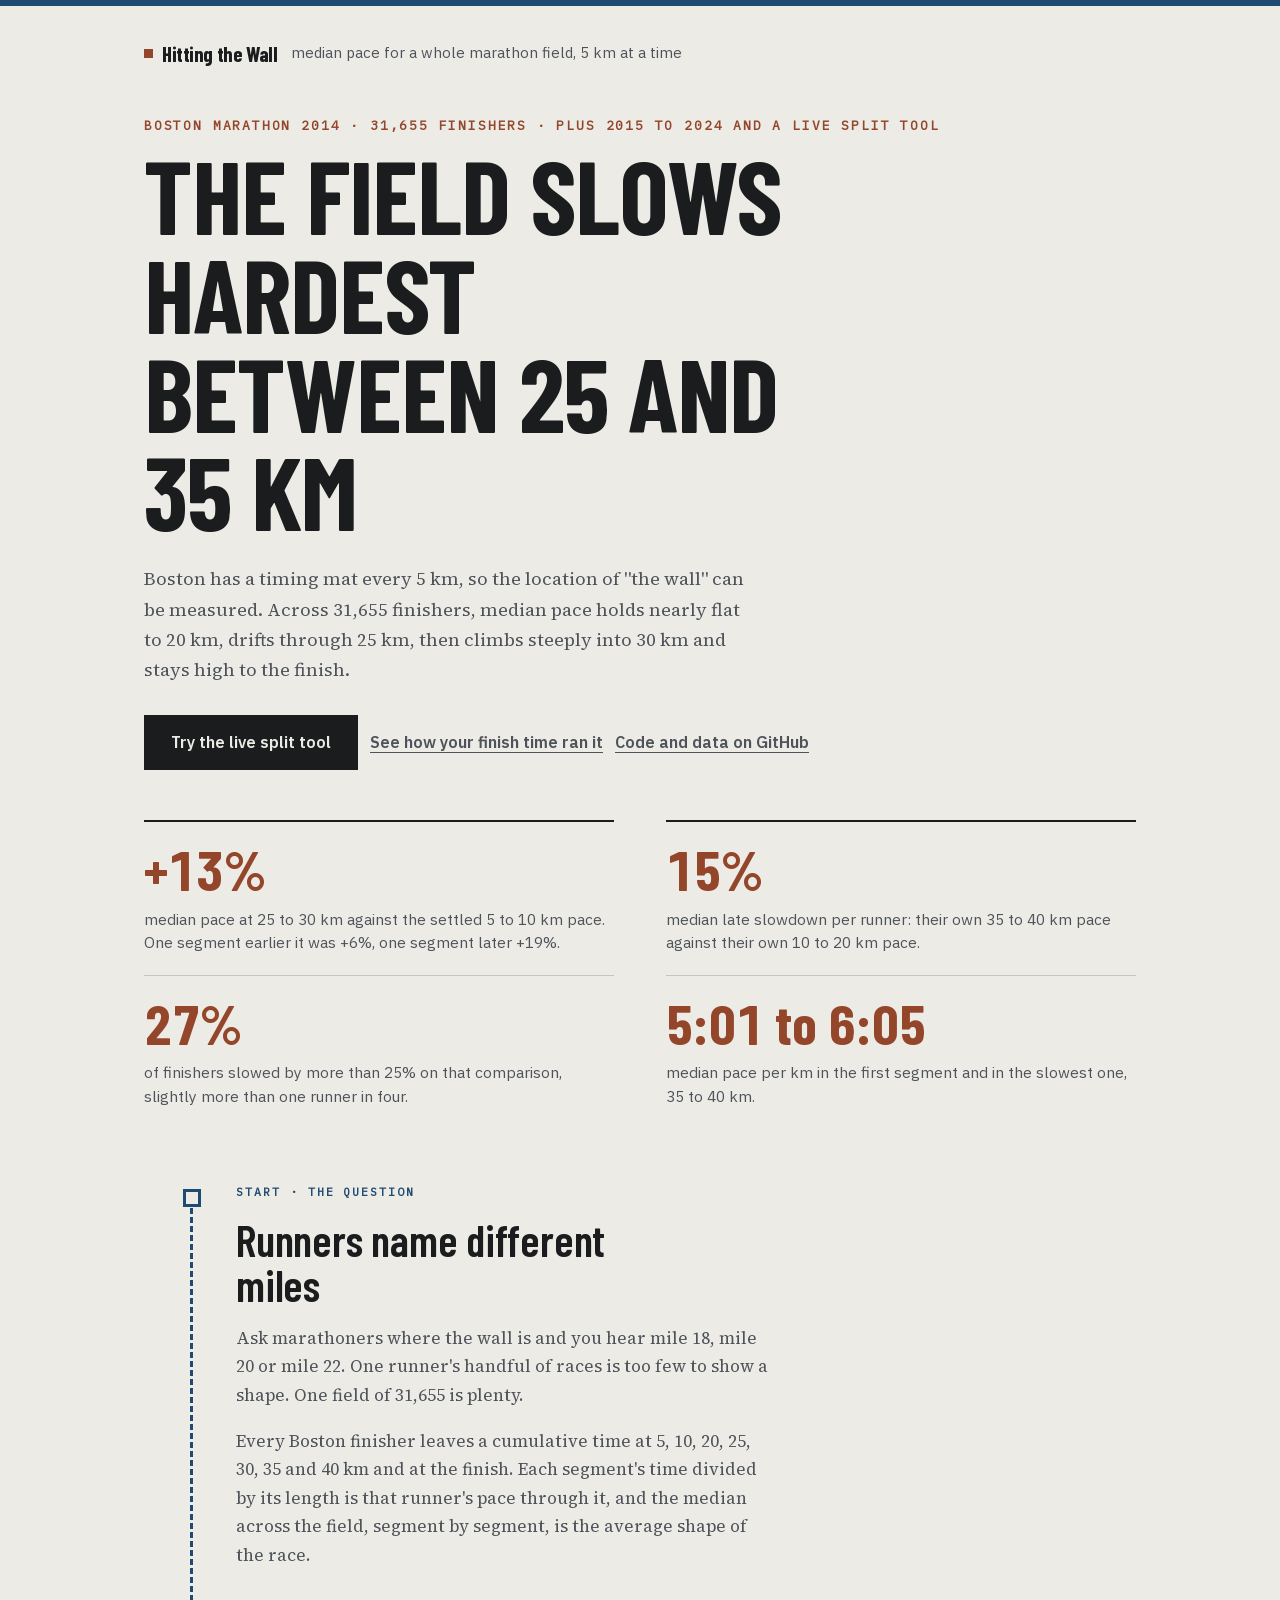
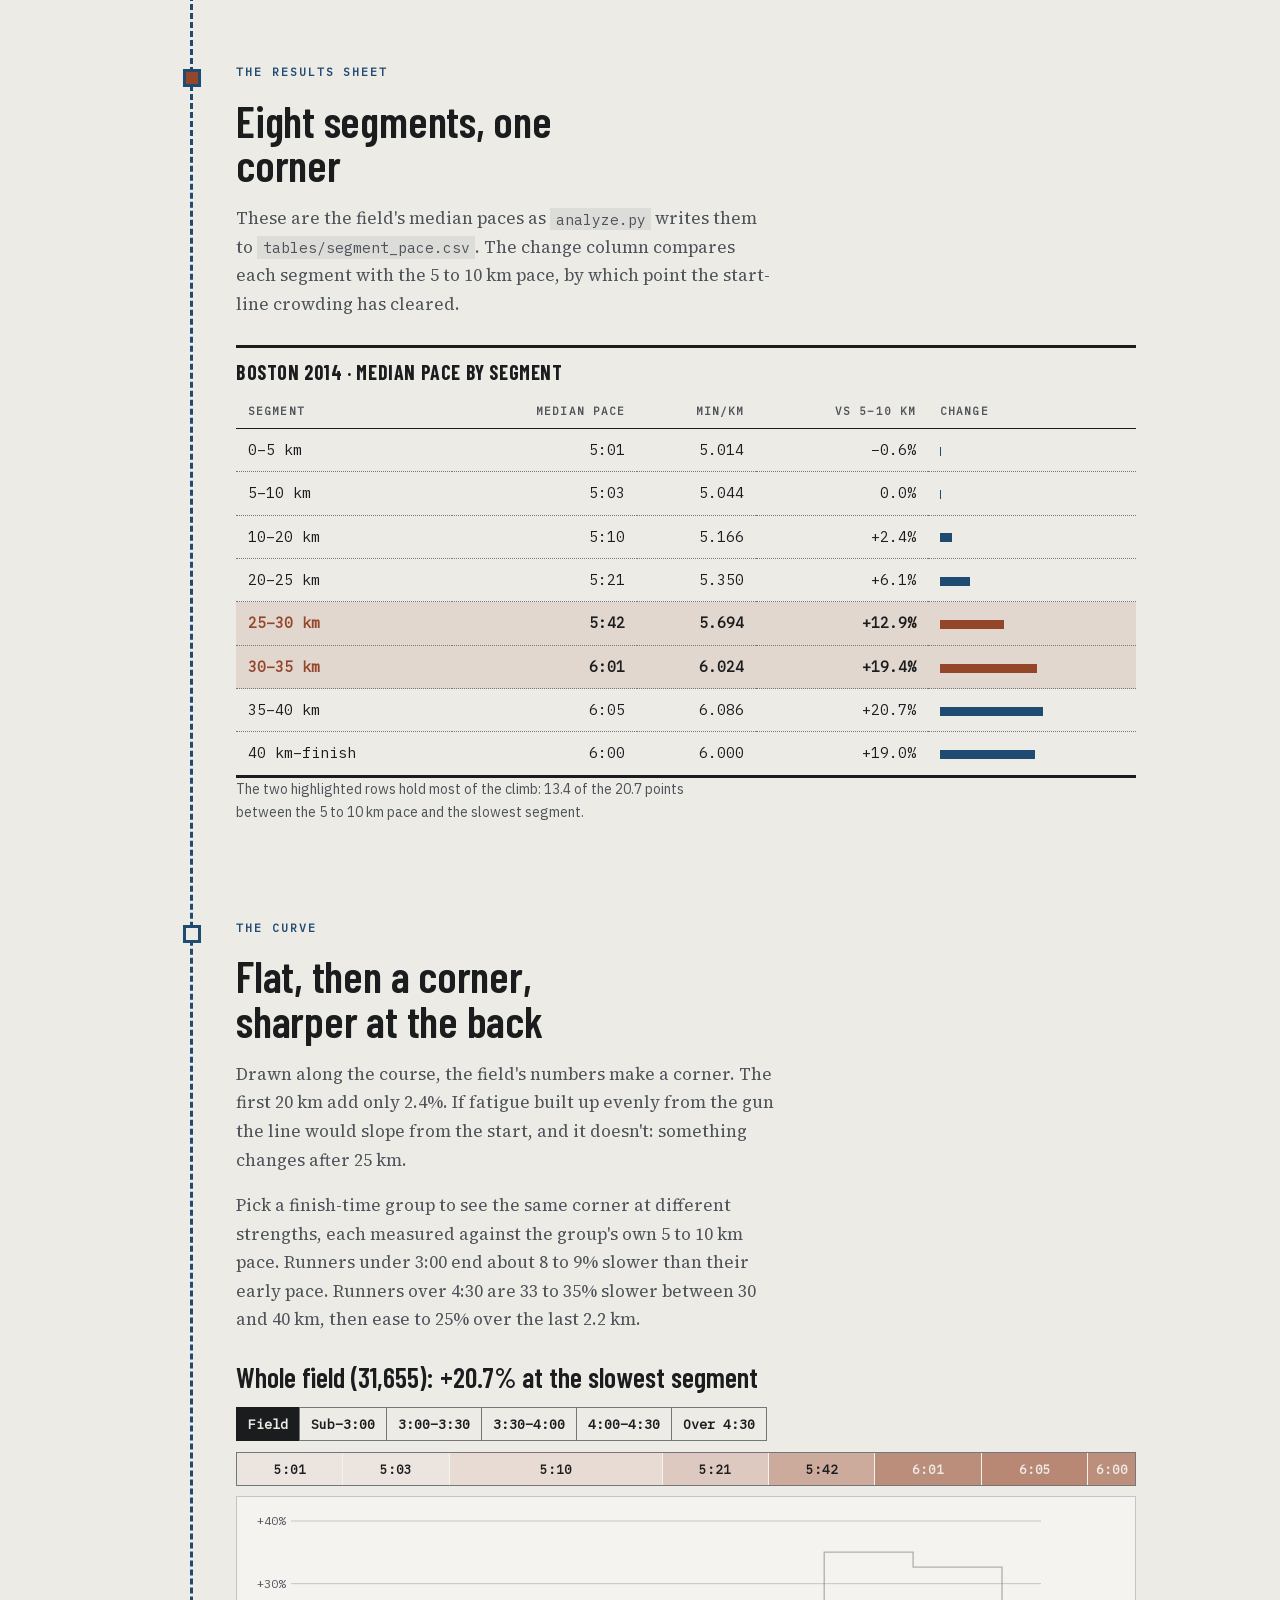
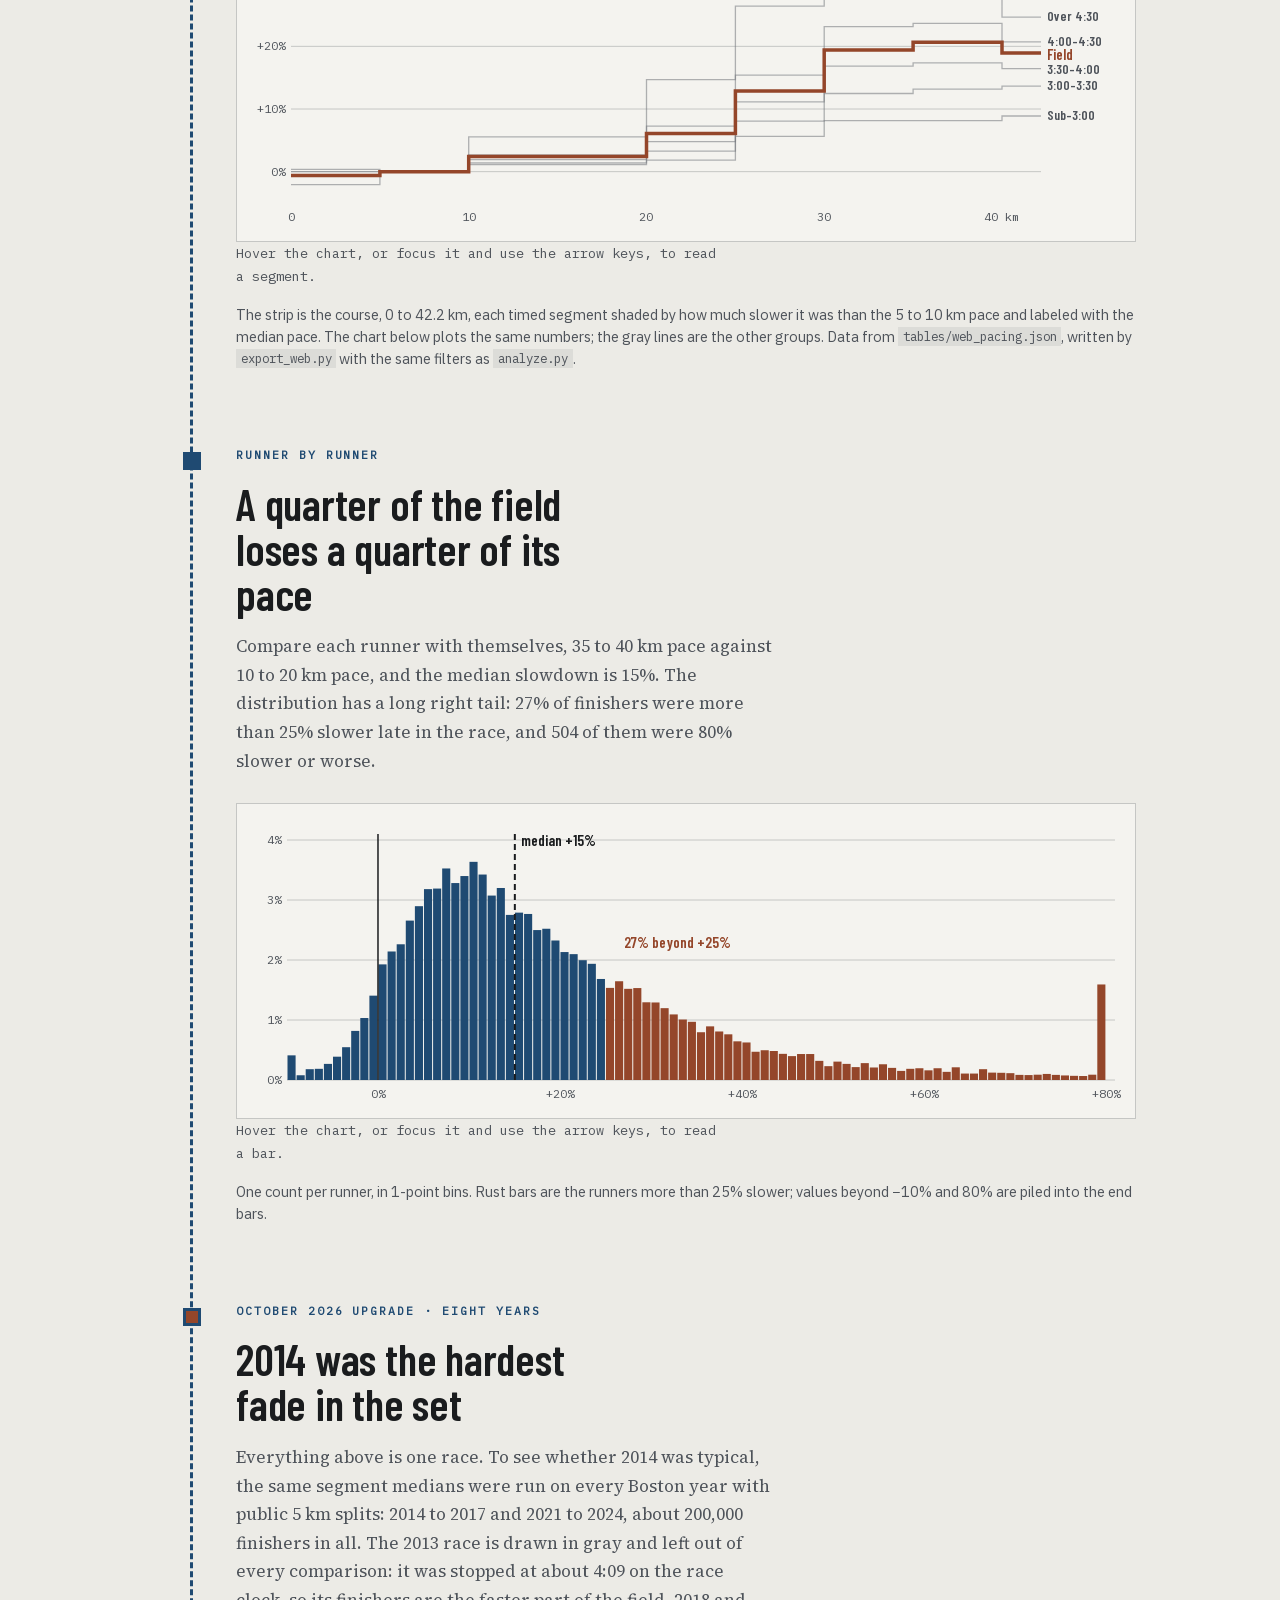
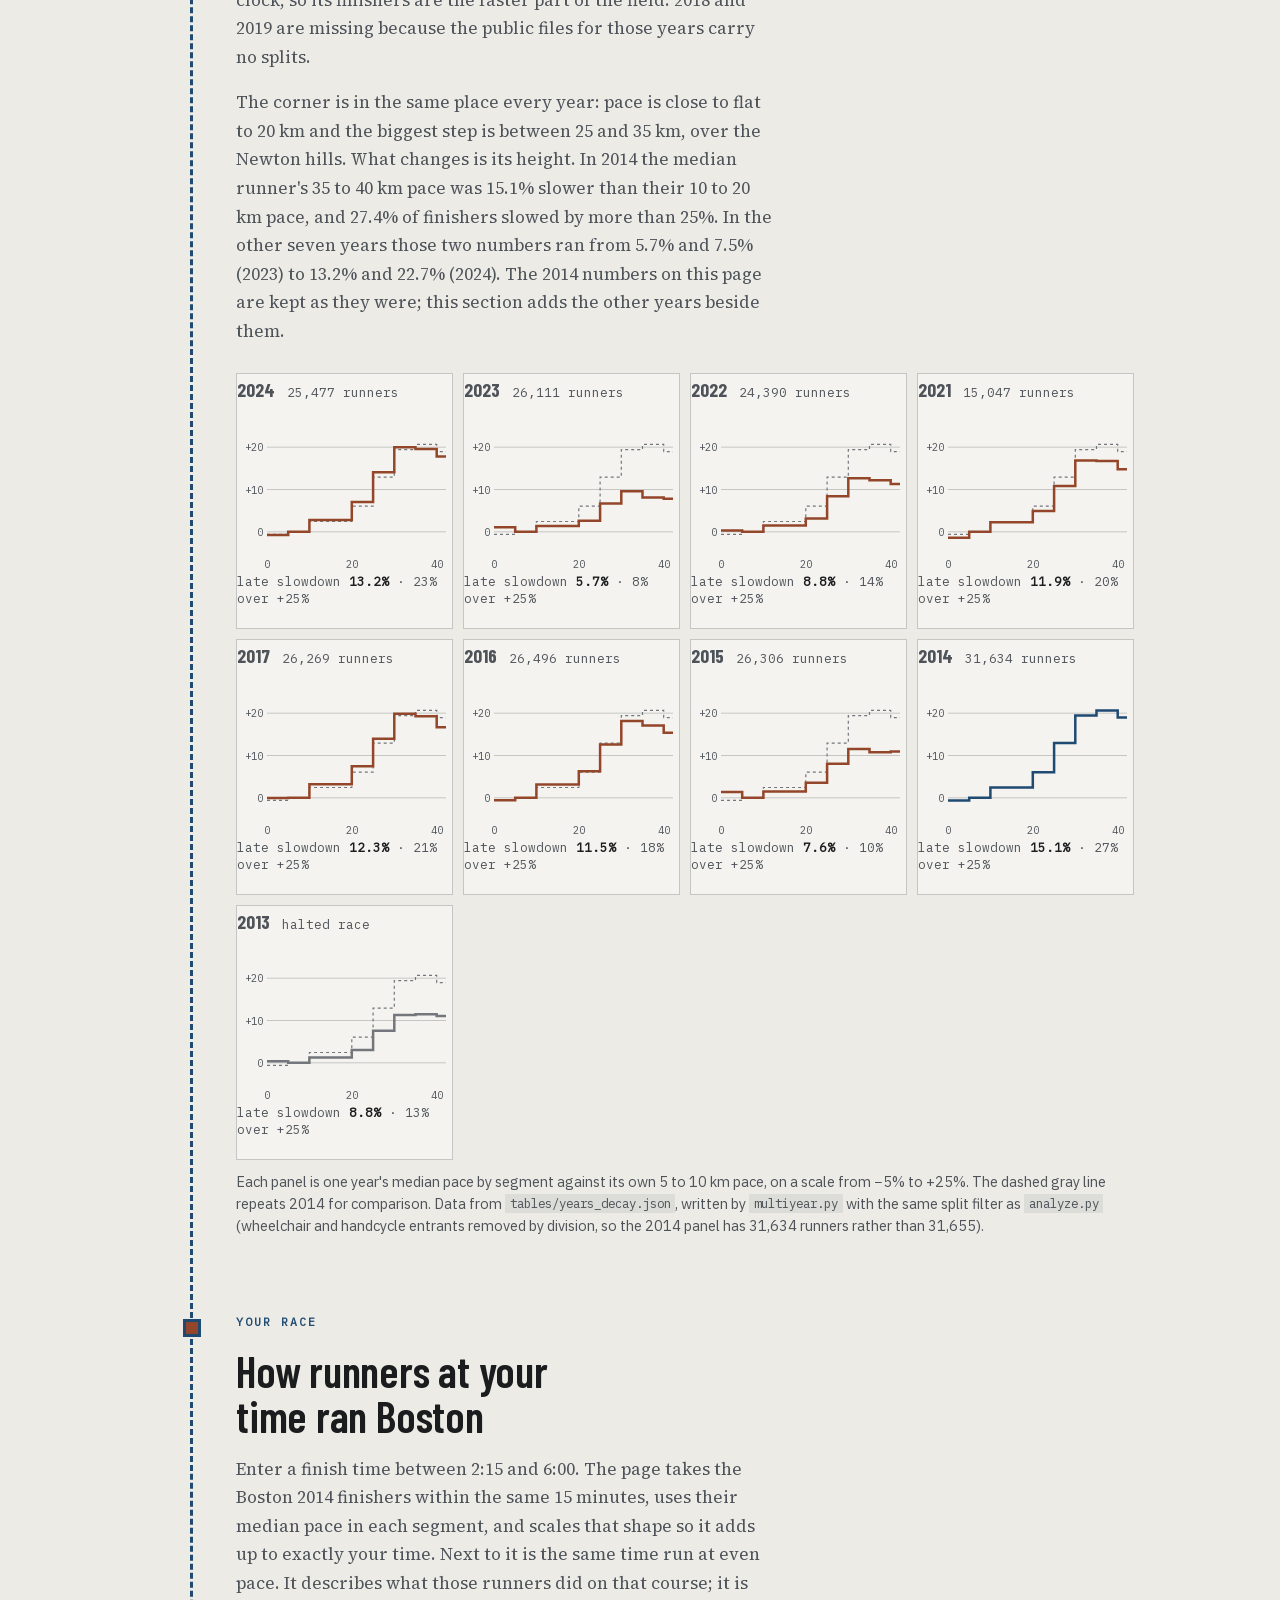
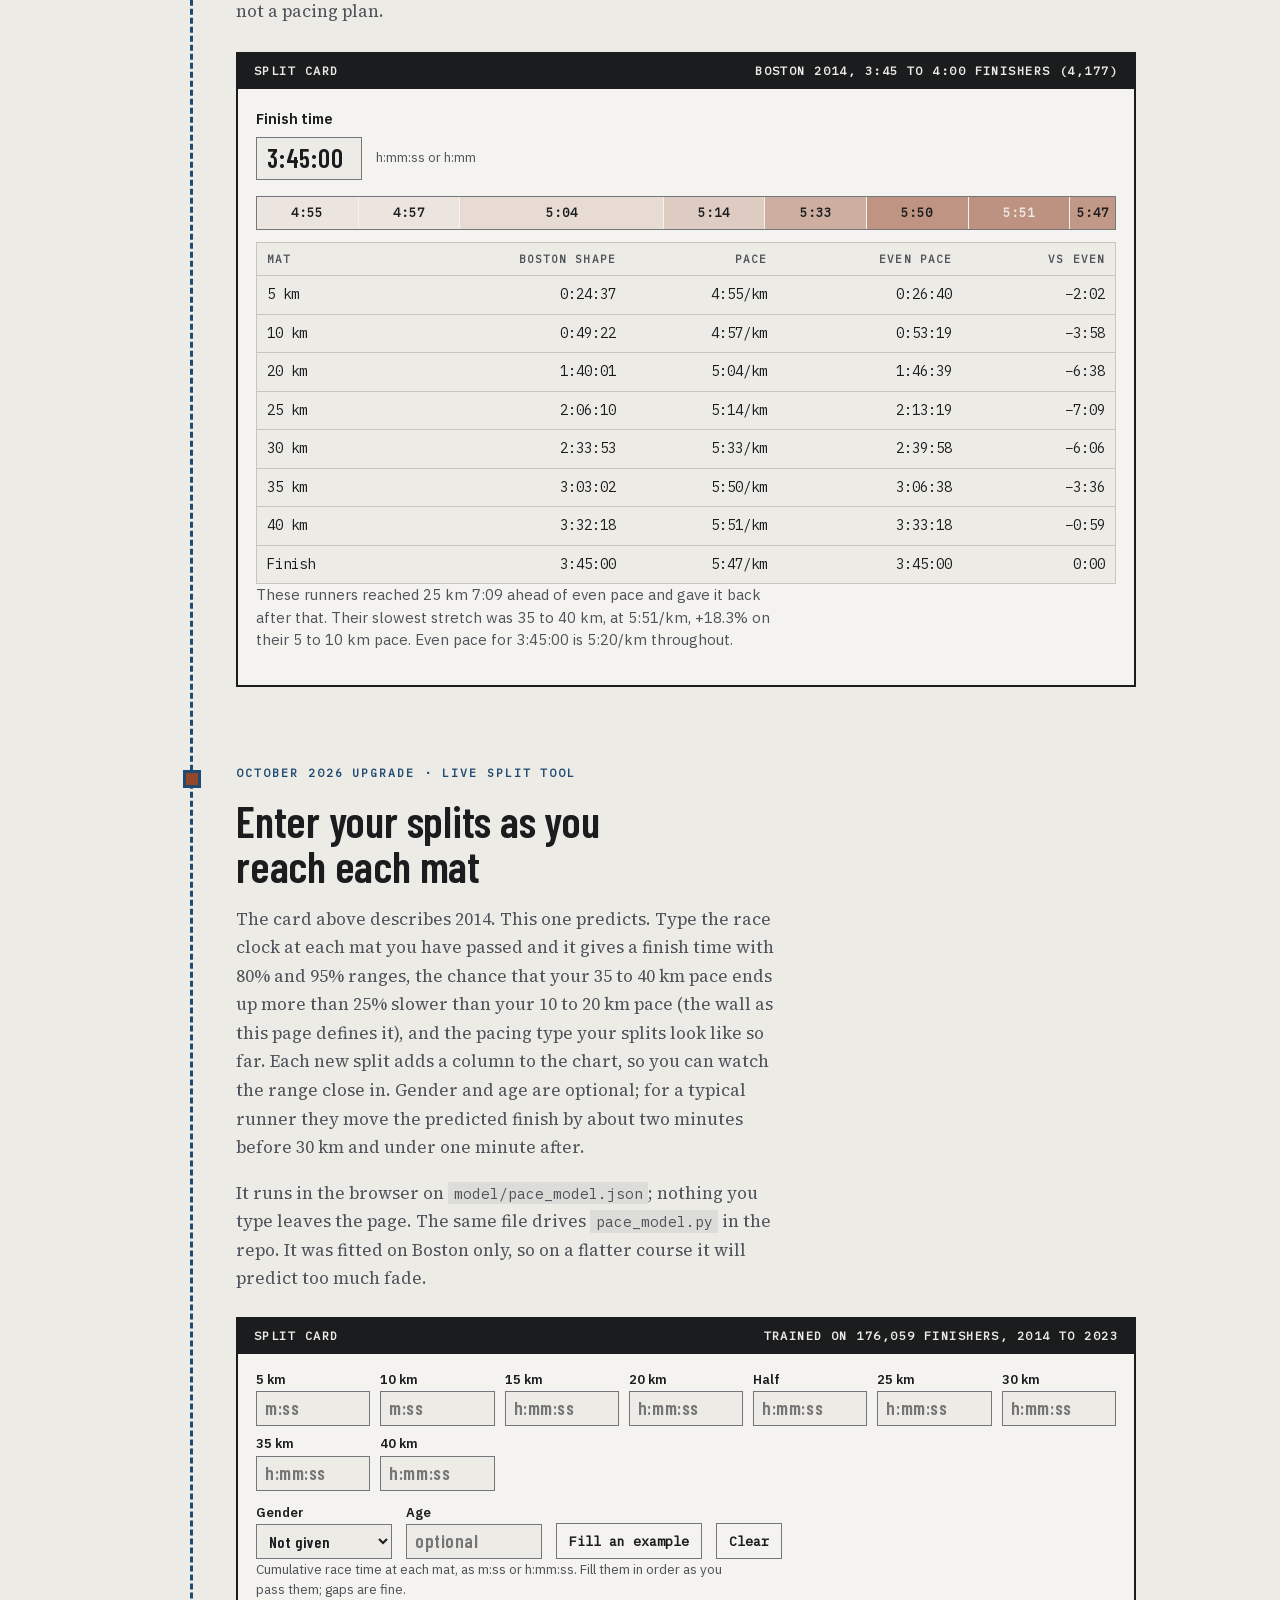
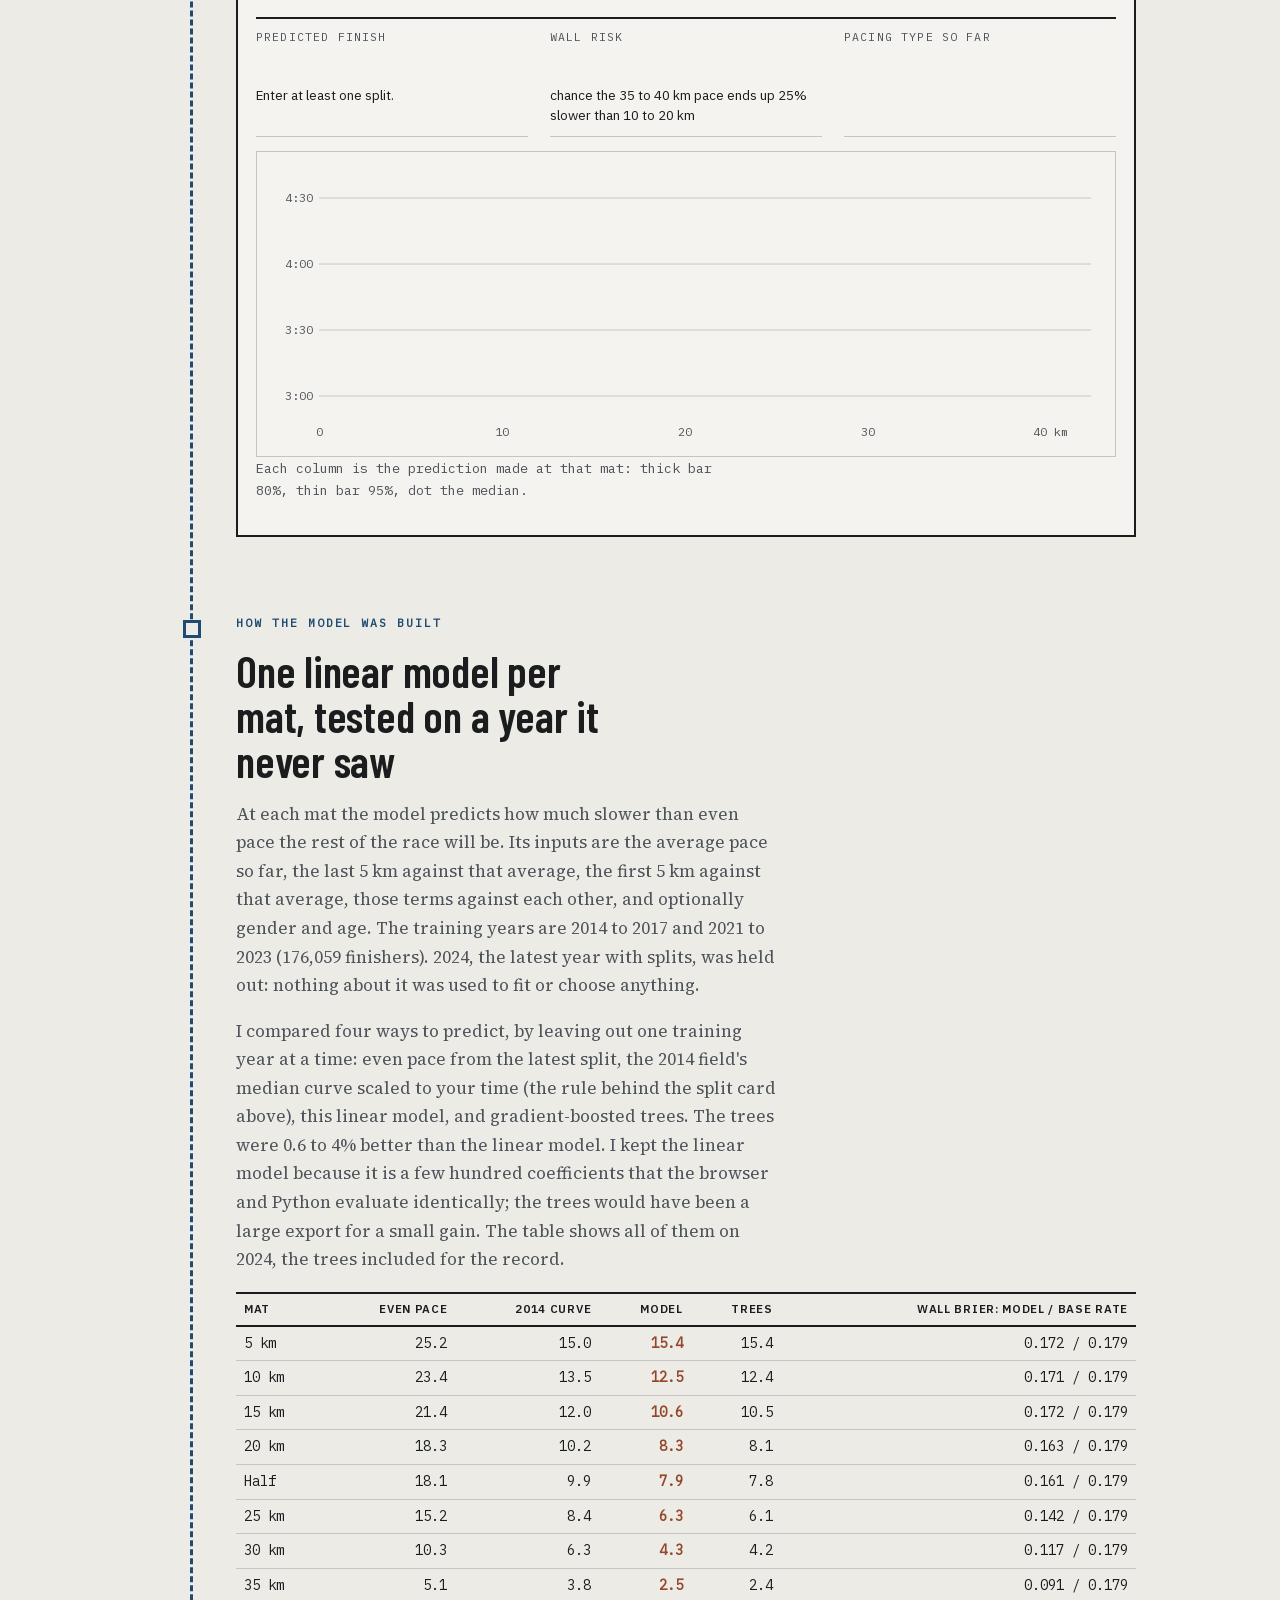
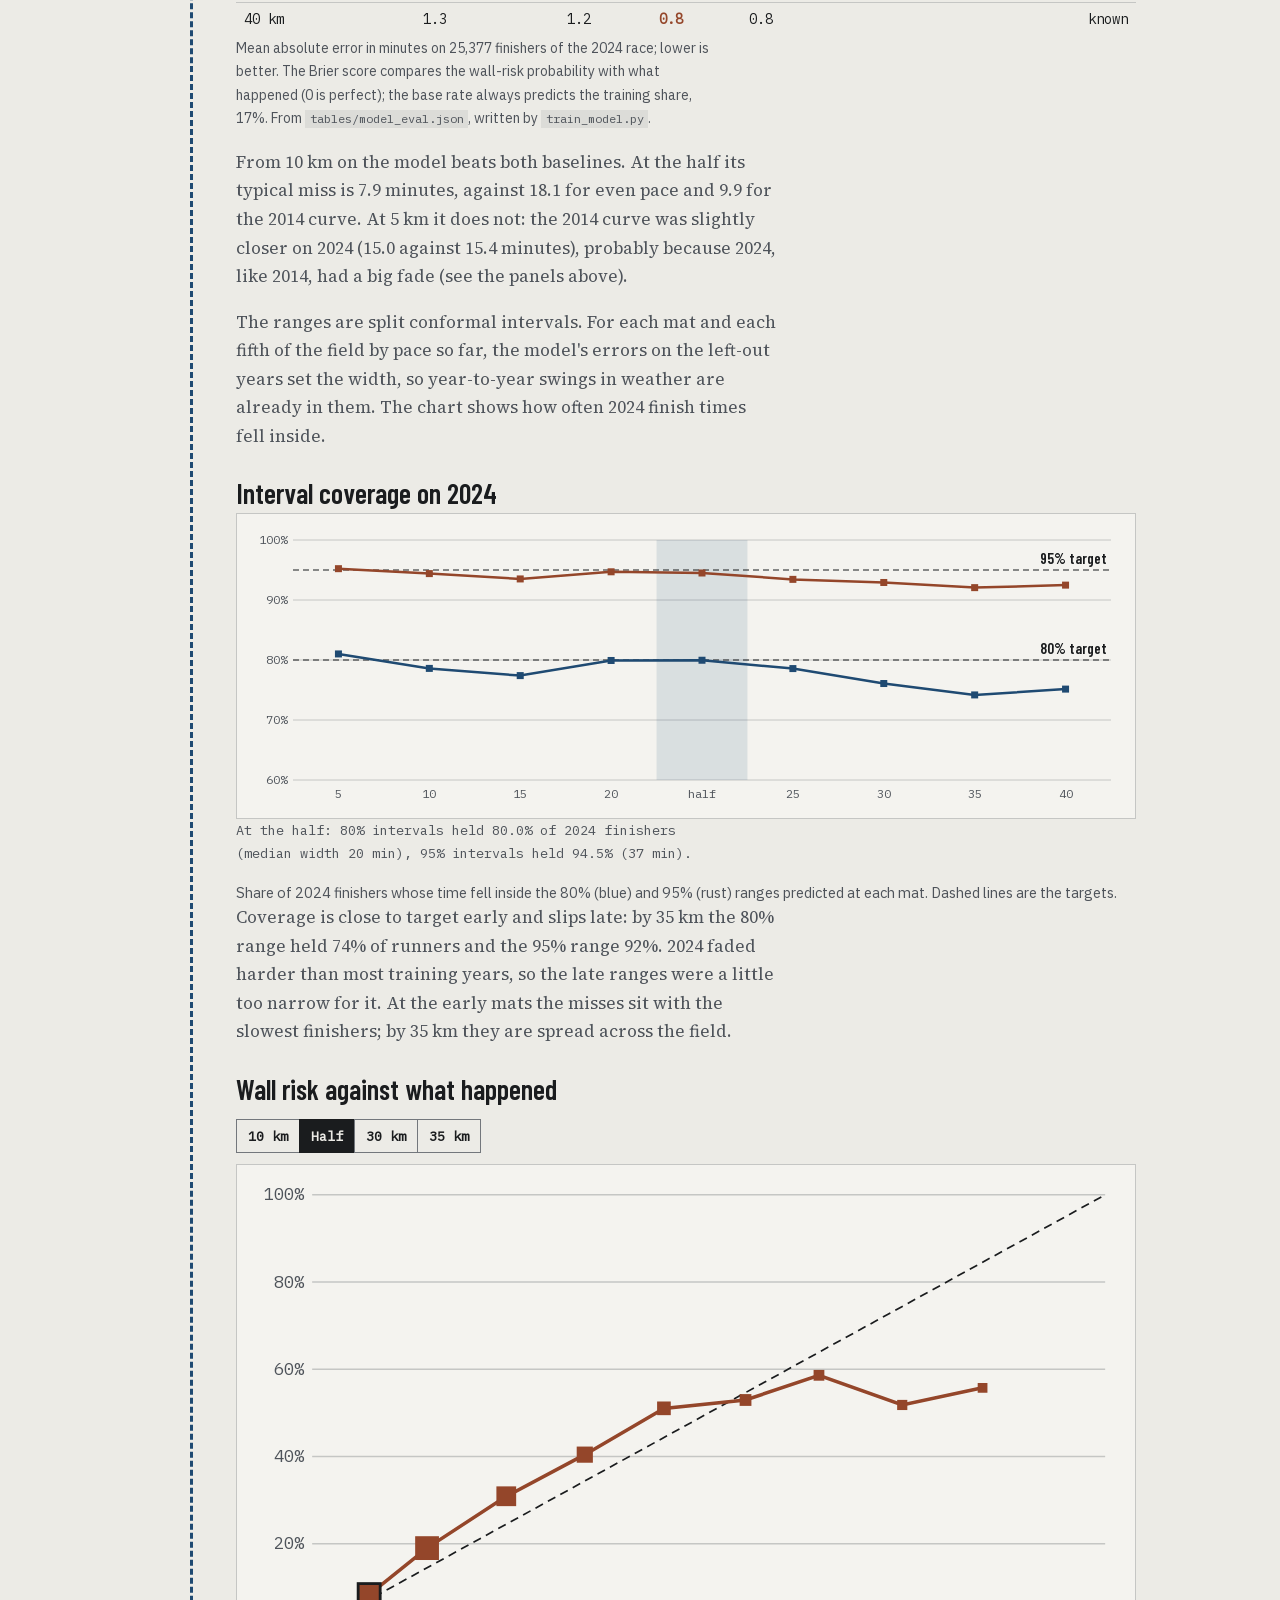
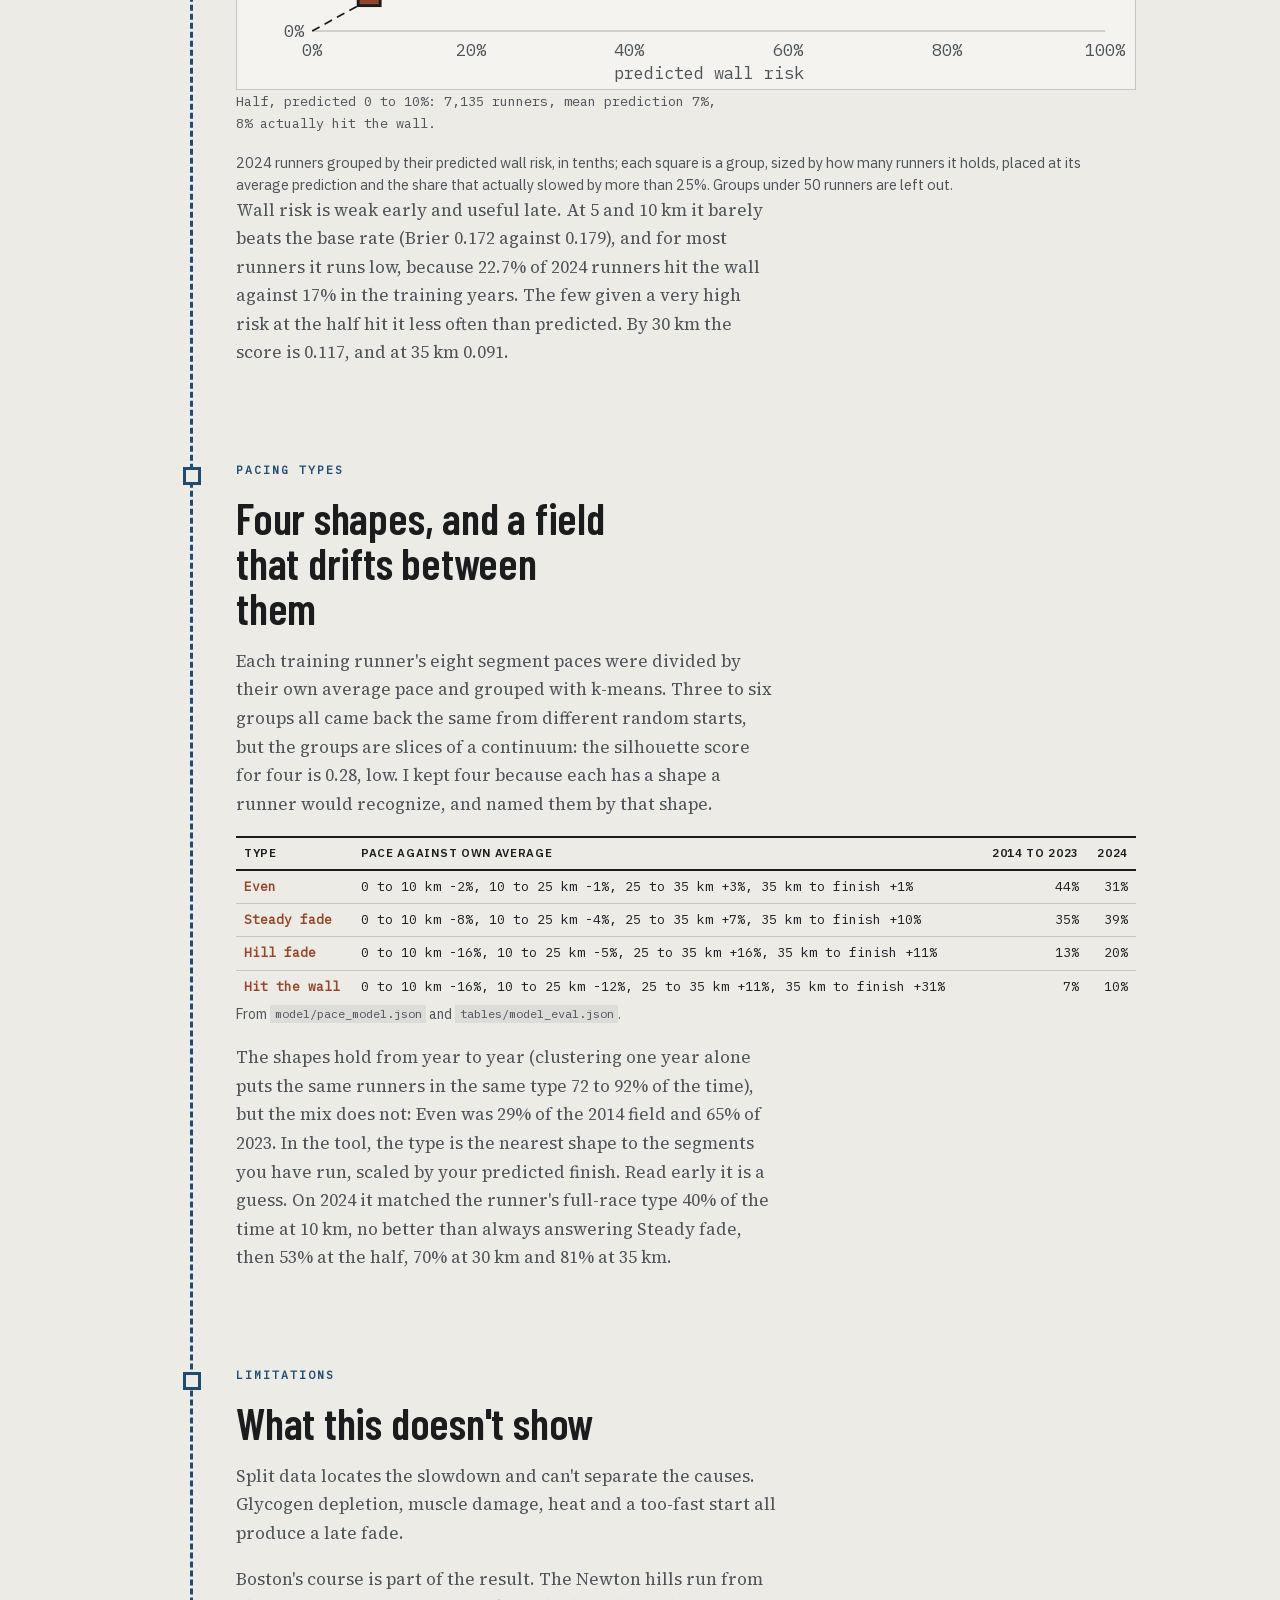
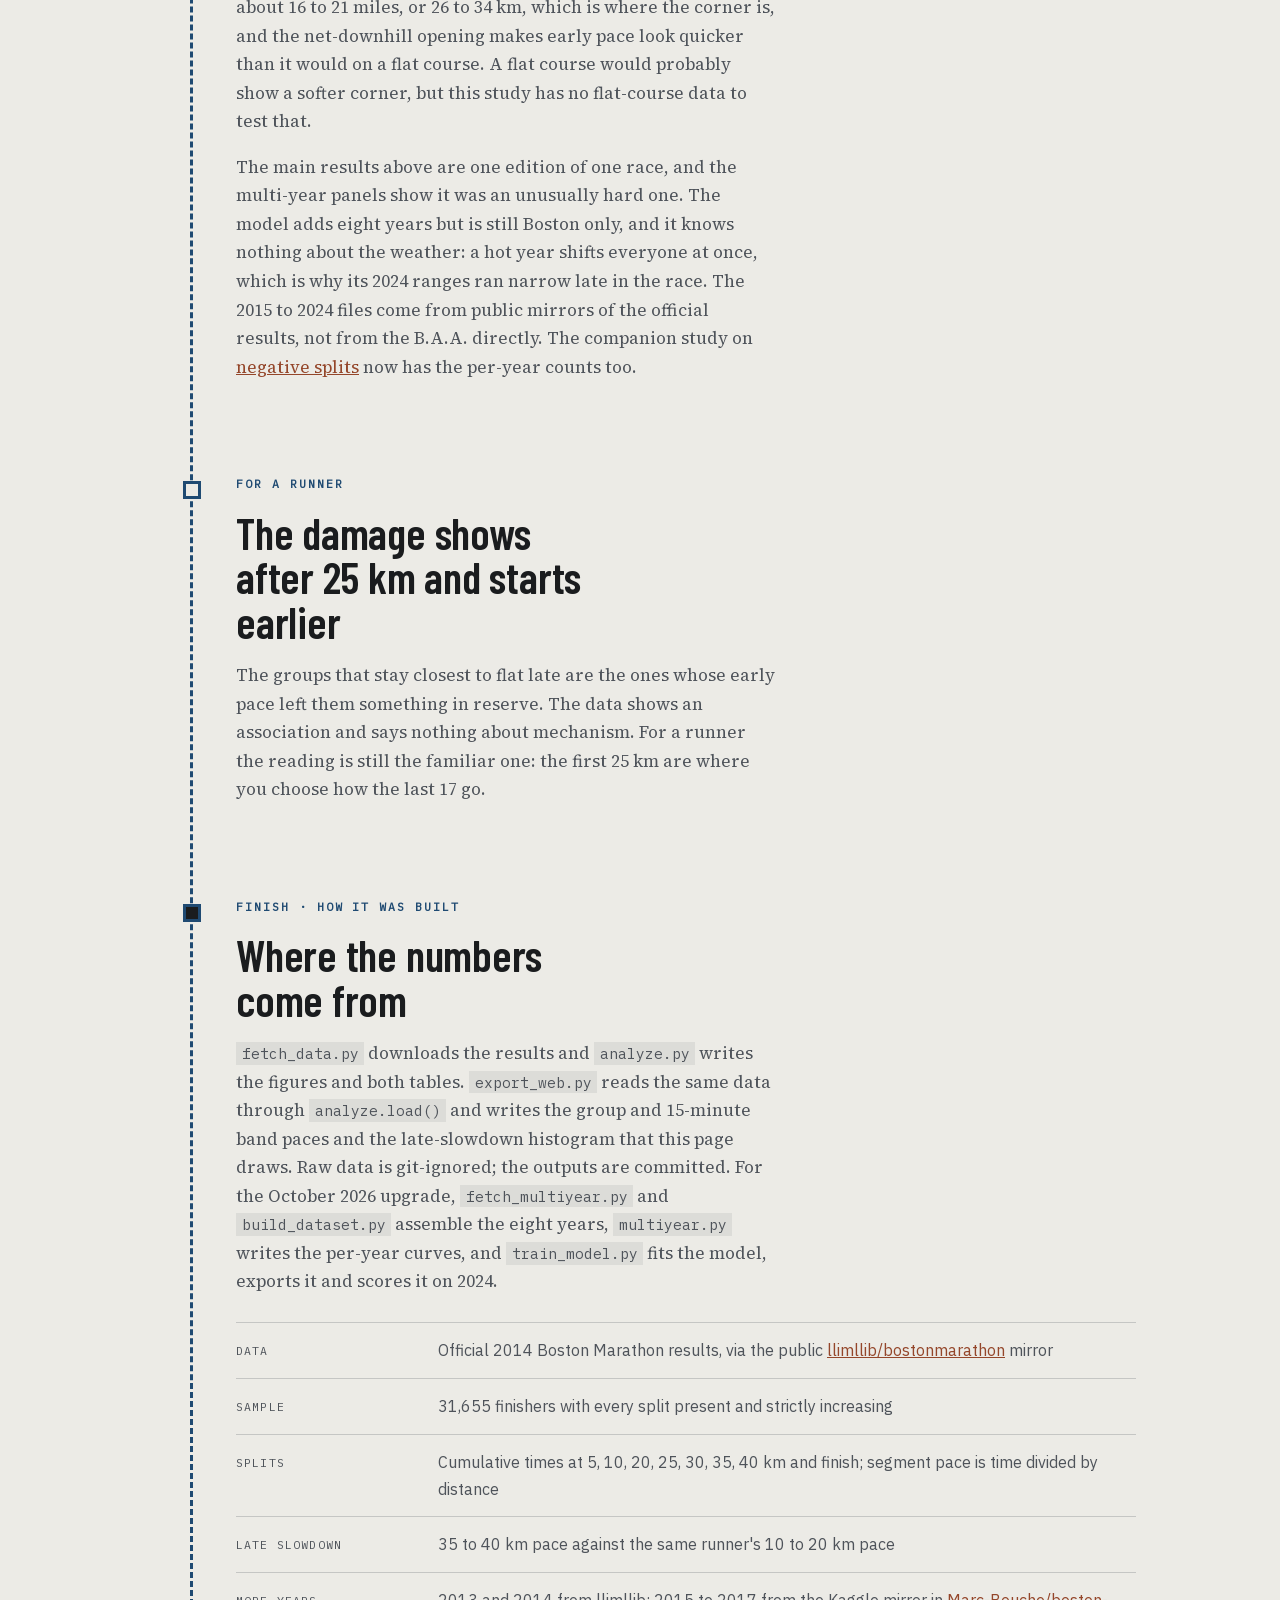
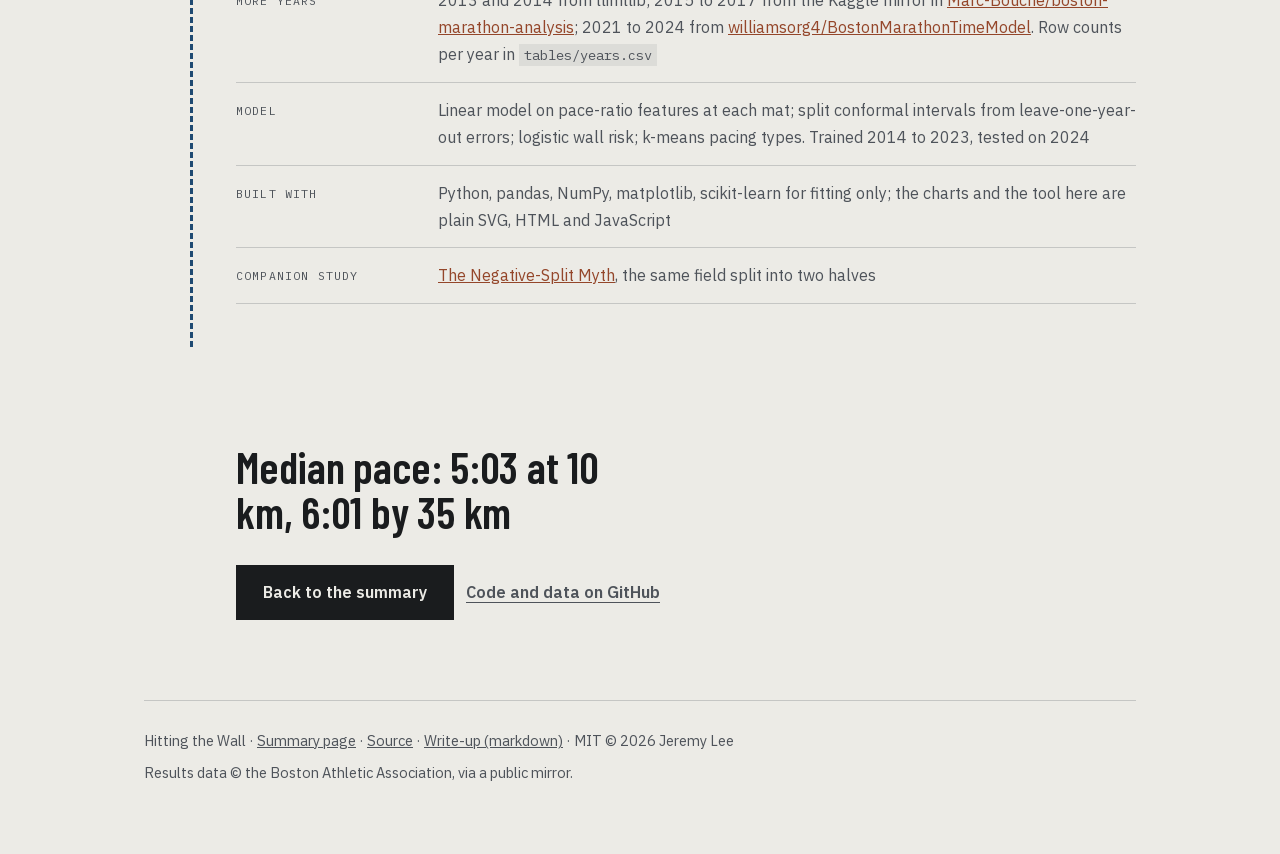
==== commit fc0f059e: "Live split tool, holdout charts and per-year curves on the site Adds the browser version of the mode" ====
--- a/overview/index.html
+++ b/overview/index.html
@@ -4,13 +4,12 @@
 <meta charset="utf-8" />
 <meta name="viewport" content="width=device-width, initial-scale=1, viewport-fit=cover" />
 <title>Hitting the Wall: where a marathon field slows down</title>
-<meta name="description" content="Per-5K splits from 31,655 Boston Marathon finishers. Pace holds nearly flat to 20 km and climbs steeply from about 30 km. The median runner's 35 to 40 km pace was 15% slower than their 10 to 20 km pace." />
+<meta name="description" content="Per-5K splits from 31,655 Boston 2014 finishers, now set beside eight Boston years and a live split tool that predicts your finish band, wall risk and pacing type, checked on the 2024 race it never saw." />
 <meta name="theme-color" content="#ECEBE6" />
 <meta property="og:title" content="Hitting the Wall" />
-<meta property="og:description" content="Median pace for 31,655 Boston finishers, 5 km at a time. The sharp rise comes between 25 and 35 km." />
+<meta property="og:description" content="Where a Boston field slows, across eight years, and a split tool that narrows your finish band as you pass each mat." />
 <meta property="og:type" content="article" />
 <meta property="og:url" content="https://lyhjeremy.github.io/marathon-pacing-decay/overview/" />
-<link href="" rel="stylesheet" />
 <style>
   :root {
     --paper: #ECEBE6;
@@ -296,7 +295,7 @@
   </header>
 
   <section class="hero">
-    <p class="kicker">Boston Marathon 2014 · 31,655 finishers</p>
+    <p class="kicker">Boston Marathon 2014 · 31,655 finishers · plus 2015 to 2024 and a live split tool</p>
     <h1>The field slows hardest between 25 and 35 km</h1>
 
     <p class="hero-sub">
@@ -307,7 +306,8 @@
     </p>
 
     <div class="cta-row">
-      <a class="btn btn-primary" href="#plan">See how your finish time ran it</a>
+      <a class="btn btn-primary" href="#tool">Try the live split tool</a>
+      <a class="textlink" href="#plan">See how your finish time ran it</a>
       <a class="textlink" href="https://github.com/lyhjeremy/marathon-pacing-decay">Code and data on GitHub</a>
     </div>
 
@@ -406,7 +406,7 @@
       <div class="chart" id="decay"></div>
       <p class="readout" id="decay-read" aria-live="polite">Hover the chart, or focus it and use the arrow keys, to read a segment.</p>
       <noscript>
-        <div class="plate"><img width="1680" height="960" src="../figures/02_decay_by_group.png" alt="Five slowdown curves, one per finish-time group from sub-3:00 to over 4:30. All are flat early and separate after 25 km; the sub-3:00 group ends near 9 percent while the over-4:30 group rises past 30 percent." /></div>
+        <div class="plate"><img src="../figures/02_decay_by_group.png" alt="Five slowdown curves, one per finish-time group from sub-3:00 to over 4:30. All are flat early and separate after 25 km; the sub-3:00 group ends near 9 percent while the over-4:30 group rises past 30 percent." /></div>
       </noscript>
       <figcaption>The strip is the course, 0 to 42.2 km, each timed segment shaded by
         how much slower it was than the 5 to 10 km pace and labeled with the median
@@ -429,10 +429,43 @@
       <div class="chart" id="wall"></div>
       <p class="readout" id="wall-read" aria-live="polite">Hover the chart, or focus it and use the arrow keys, to read a bar.</p>
       <noscript>
-        <div class="plate"><img width="1600" height="919" src="../figures/03_wall_distribution.png" alt="Histogram of each runner's late slowdown. Most runners fall between 0 and 30 percent, the median line is at 15 percent, and the tail runs past 50 percent." /></div>
+        <div class="plate"><img src="../figures/03_wall_distribution.png" alt="Histogram of each runner's late slowdown. Most runners fall between 0 and 30 percent, the median line is at 15 percent, and the tail runs past 50 percent." /></div>
       </noscript>
       <figcaption>One count per runner, in 1-point bins. Rust bars are the runners
         more than 25% slower; values beyond &minus;10% and 80% are piled into the end bars.</figcaption>
+    </figure>
+  </section>
+
+
+  <section class="stop stop--key" id="years-sec">
+    <p class="eyebrow">October 2026 upgrade · eight years</p>
+    <h2>2014 was the hardest fade in the set</h2>
+    <p>
+      Everything above is one race. To see whether 2014 was typical, the same
+      segment medians were run on every Boston year with public 5 km splits:
+      2014 to 2017 and 2021 to 2024, about 200,000 finishers in all. The 2013
+      race is drawn in gray and left out of every comparison: it was stopped
+      at about 4:09 on the race clock, so its finishers are the faster part of
+      the field. 2018 and 2019 are missing because the public files for those
+      years carry no splits.
+    </p>
+    <p>
+      The corner is in the same place every year: pace is close to flat to
+      20 km and the biggest step is between 25 and 35 km, over the Newton
+      hills. What changes is its height. In 2014 the median runner's 35 to
+      40 km pace was 15.1% slower than their 10 to 20 km pace, and 27.4% of
+      finishers slowed by more than 25%. In the other seven years those two
+      numbers ran from 5.7% and 7.5% (2023) to 13.2% and 22.7% (2024). The
+      2014 numbers on this page are kept as they were; this section adds the
+      other years beside them.
+    </p>
+    <figure>
+      <link rel="stylesheet" href="../assets/race-tool.css" />
+      <div class="years" id="years"><div class="skeleton sk-years"></div></div>
+      <figcaption>Each panel is one year's median pace by segment against its own 5 to 10 km pace, on a scale from &minus;5% to +25%.
+        The dashed gray line repeats 2014 for comparison. Data from <code>tables/years_decay.json</code>, written by
+        <code>multiyear.py</code> with the same split filter as <code>analyze.py</code> (wheelchair and handcycle entrants removed by
+        division, so the 2014 panel has 31,634 runners rather than 31,655).</figcaption>
     </figure>
   </section>
 
@@ -466,6 +499,133 @@
     </div>
   </section>
 
+
+  <section class="stop stop--key" id="tool">
+    <p class="eyebrow">October 2026 upgrade · live split tool</p>
+    <h2>Enter your splits as you reach each mat</h2>
+    <p>
+      The card above describes 2014. This one predicts. Type the race clock at
+      each mat you have passed and it gives a finish time with 80% and 95%
+      ranges, the chance that your 35 to 40 km pace ends up more than 25%
+      slower than your 10 to 20 km pace (the wall as this page defines it),
+      and the pacing type your splits look like so far. Each new split adds a
+      column to the chart, so you can watch the range close in. Gender and age
+      are optional; for a typical runner they move the predicted finish by
+      about two minutes before 30 km and under one minute after.
+    </p>
+    <p>
+      It runs in the browser on <code>model/pace_model.json</code>; nothing
+      you type leaves the page. The same file drives <code>pace_model.py</code>
+      in the repo. It was fitted on Boston only, so on a flatter course it
+      will predict too much fade.
+    </p>
+    <div class="rt" id="race-tool"><div class="skeleton sk-tool"></div></div>
+  </section>
+
+  <section class="stop" id="holdout">
+    <p class="eyebrow">How the model was built</p>
+    <h2>One linear model per mat, tested on a year it never saw</h2>
+    <p>
+      At each mat the model predicts how much slower than even pace the rest of
+      the race will be. Its inputs are the average pace so far, the last 5 km
+      against that average, the first 5 km against that average, those terms
+      against each other, and optionally gender and age. The training years
+      are 2014 to 2017 and 2021 to 2023 (176,059 finishers). 2024, the latest
+      year with splits, was held out: nothing about it was used to fit or
+      choose anything.
+    </p>
+    <p>
+      I compared four ways to predict, by leaving out one training year at a
+      time: even pace from the latest split, the 2014 field's median curve
+      scaled to your time (the rule behind the split card above), this linear
+      model, and gradient-boosted trees. The trees were 0.6 to 4% better than
+      the linear model. I kept the linear model because it is a few hundred
+      coefficients that the browser and Python evaluate identically; the
+      trees would have been a large export for a small gain. The table shows
+      all of them on 2024, the trees included for the record.
+    </p>
+    <div class="mae">
+      <table>
+        <thead><tr><th>Mat</th><th class="num">Even pace</th><th class="num">2014 curve</th><th class="num">Model</th><th class="num">Trees</th><th class="num">Wall Brier: model / base rate</th></tr></thead>
+        <tbody id="mae-body"><tr><td colspan="6"><div class="skeleton" style="height:240px"></div></td></tr></tbody>
+      </table>
+    </div>
+    <p class="sheet-note">Mean absolute error in minutes on 25,377 finishers of the 2024 race; lower is better. The Brier score
+      compares the wall-risk probability with what happened (0 is perfect); the base rate always predicts the training share, 17%.
+      From <code>tables/model_eval.json</code>, written by <code>train_model.py</code>.</p>
+    <p>
+      From 10 km on the model beats both baselines. At the half its typical
+      miss is 7.9 minutes, against 18.1 for even pace and 9.9 for the 2014
+      curve. At 5 km it does not: the 2014 curve was slightly closer on 2024
+      (15.0 against 15.4 minutes), probably because 2024, like 2014, had a
+      big fade (see the panels above).
+    </p>
+    <p>
+      The ranges are split conformal intervals. For each mat and each fifth of
+      the field by pace so far, the model's errors on the left-out years set
+      the width, so year-to-year swings in weather are already in them. The
+      chart shows how often 2024 finish times fell inside.
+    </p>
+    <figure>
+      <p class="fig-title">Interval coverage on 2024</p>
+      <div class="chart" id="calib"><div class="skeleton sk-chart"></div></div>
+      <p class="readout" id="calib-read" aria-live="polite">Hover the chart, or focus it and use the arrow keys, to read a mat.</p>
+      <figcaption>Share of 2024 finishers whose time fell inside the 80% (blue) and 95% (rust) ranges predicted at each mat. Dashed lines are the targets.</figcaption>
+    </figure>
+    <p>
+      Coverage is close to target early and slips late: by 35 km the 80% range
+      held 74% of runners and the 95% range 92%. 2024 faded harder than most
+      training years, so the late ranges were a little too narrow for it. At
+      the early mats the misses sit with the slowest finishers; by 35 km they
+      are spread across the field.
+    </p>
+    <figure>
+      <p class="fig-title">Wall risk against what happened</p>
+      <div class="seg" role="group" aria-label="Mat" id="rel-seg"></div>
+      <div class="chart" id="rel"><div class="skeleton sk-chart"></div></div>
+      <p class="readout" id="rel-read" aria-live="polite">Hover the chart, or focus it and use the arrow keys, to read a group.</p>
+      <figcaption>2024 runners grouped by their predicted wall risk, in tenths; each square is a group, sized by how many runners it holds,
+        placed at its average prediction and the share that actually slowed by more than 25%. Groups under 50 runners are left out.</figcaption>
+    </figure>
+    <p>
+      Wall risk is weak early and useful late. At 5 and 10 km it barely beats
+      the base rate (Brier 0.172 against 0.179), and for most runners it runs
+      low, because 22.7% of 2024 runners hit the wall against 17% in the
+      training years. The few given a very high risk at the half hit it less
+      often than predicted. By 30 km the score is 0.117, and at 35 km 0.091.
+    </p>
+  </section>
+
+  <section class="stop" id="types">
+    <p class="eyebrow">Pacing types</p>
+    <h2>Four shapes, and a field that drifts between them</h2>
+    <p>
+      Each training runner's eight segment paces were divided by their own
+      average pace and grouped with k-means. Three to six groups all came back
+      the same from different random starts, but the groups are slices of a
+      continuum: the silhouette score for four is 0.28, low. I kept four
+      because each has a shape a runner would recognize, and named them by
+      that shape.
+    </p>
+    <div class="mae fit">
+      <table>
+        <thead><tr><th>Type</th><th>Pace against own average</th><th class="num">2014 to 2023</th><th class="num">2024</th></tr></thead>
+        <tbody id="types-body"><tr><td colspan="4"><div class="skeleton" style="height:150px"></div></td></tr></tbody>
+      </table>
+    </div>
+    <p class="sheet-note">From <code>model/pace_model.json</code> and <code>tables/model_eval.json</code>.</p>
+    <p>
+      The shapes hold from year to year (clustering one year alone puts the
+      same runners in the same type 72 to 92% of the time), but the mix does
+      not: Even was 29% of the 2014 field and 65% of 2023. In the tool, the
+      type is the nearest shape to the segments you have run, scaled by your
+      predicted finish. Read early it is a guess. On 2024 it matched the
+      runner's full-race type 40% of the time at 10 km, no better than always
+      answering Steady fade, then 53% at the half, 70% at 30 km and 81% at
+      35 km.
+    </p>
+  </section>
+
   <section class="stop">
     <p class="eyebrow">Limitations</p>
     <h2>What this doesn't show</h2>
@@ -481,9 +641,14 @@
       has no flat-course data to test that.
     </p>
     <p>
-      It is one edition of one race. The companion study on
+      The main results above are one edition of one race, and the multi-year
+      panels show it was an unusually hard one. The model adds eight years but
+      is still Boston only, and it knows nothing about the weather: a hot year
+      shifts everyone at once, which is why its 2024 ranges ran narrow late in
+      the race. The 2015 to 2024 files come from public mirrors of the official
+      results, not from the B.A.A. directly. The companion study on
       <a href="https://lyhjeremy.github.io/marathon-negative-split-myth/">negative splits</a>
-      uses the same field, so the two share whatever was unusual about that day.
+      now has the per-year counts too.
     </p>
   </section>
 
@@ -506,14 +671,19 @@
       writes the figures and both tables. <code>export_web.py</code> reads the same
       data through <code>analyze.load()</code> and writes the group and 15-minute
       band paces and the late-slowdown histogram that this page draws. Raw data
-      is git-ignored; the outputs are committed.
+      is git-ignored; the outputs are committed. For the October 2026 upgrade,
+      <code>fetch_multiyear.py</code> and <code>build_dataset.py</code> assemble
+      the eight years, <code>multiyear.py</code> writes the per-year curves, and
+      <code>train_model.py</code> fits the model, exports it and scores it on 2024.
     </p>
     <dl class="specs">
       <div class="spec"><dt>Data</dt><dd>Official 2014 Boston Marathon results, via the public <a href="https://github.com/llimllib/bostonmarathon">llimllib/bostonmarathon</a> mirror</dd></div>
       <div class="spec"><dt>Sample</dt><dd>31,655 finishers with every split present and strictly increasing</dd></div>
       <div class="spec"><dt>Splits</dt><dd>Cumulative times at 5, 10, 20, 25, 30, 35, 40 km and finish; segment pace is time divided by distance</dd></div>
       <div class="spec"><dt>Late slowdown</dt><dd>35 to 40 km pace against the same runner's 10 to 20 km pace</dd></div>
-      <div class="spec"><dt>Built with</dt><dd>Python, pandas, NumPy, matplotlib; the charts here are plain SVG and HTML</dd></div>
+      <div class="spec"><dt>More years</dt><dd>2013 and 2014 from llimllib; 2015 to 2017 from the Kaggle mirror in <a href="https://github.com/Marc-Bouche/boston-marathon-analysis">Marc-Bouche/boston-marathon-analysis</a>; 2021 to 2024 from <a href="https://github.com/williamsorg4/BostonMarathonTimeModel">williamsorg4/BostonMarathonTimeModel</a>. Row counts per year in <code>tables/years.csv</code></dd></div>
+      <div class="spec"><dt>Model</dt><dd>Linear model on pace-ratio features at each mat; split conformal intervals from leave-one-year-out errors; logistic wall risk; k-means pacing types. Trained 2014 to 2023, tested on 2024</dd></div>
+      <div class="spec"><dt>Built with</dt><dd>Python, pandas, NumPy, matplotlib, scikit-learn for fitting only; the charts and the tool here are plain SVG, HTML and JavaScript</dd></div>
       <div class="spec"><dt>Companion study</dt><dd><a href="https://lyhjeremy.github.io/marathon-negative-split-myth/">The Negative-Split Myth</a>, the same field split into two halves</dd></div>
     </dl>
   </section>
@@ -657,5 +827,6 @@
   if (tIn) { tIn.addEventListener("input", plan); plan(); }
 })();
 </script>
+<script src="../assets/race-tool.js" data-base="../"></script>
 </body>
 </html>
--- a/assets/race-tool.css
+++ b/assets/race-tool.css
@@ -0,0 +1,72 @@
+/* race-tool.css: styles for assets/race-tool.js. Uses the overview builder's
+   variable names (--accent, --accent2, --card, --muted, --display, --mono,
+   --sans); the landing page maps them in its .ix rule. */
+.rt { margin-top: 24px; border: 2px solid var(--ink); background: var(--card); }
+.rt-head { display: flex; justify-content: space-between; gap: 4px 10px; flex-wrap: wrap; padding: 9px 16px; background: var(--ink); color: var(--paper); font: 600 12px/1.4 var(--mono); letter-spacing: .12em; text-transform: uppercase; }
+.rt-body { padding: 18px 18px 16px; }
+.rt-grid { display: grid; grid-template-columns: repeat(auto-fill, minmax(6.6rem, 1fr)); gap: 10px; }
+.rt-grid label, .rt-opt label { display: flex; flex-direction: column; gap: 4px; font: 600 13px/1.2 var(--sans); color: var(--ink); }
+.rt-grid input, .rt-opt input, .rt-opt select { font: 600 19px/1.1 var(--display); letter-spacing: .03em; width: 100%; padding: 6px 8px; border: 1px solid var(--edge); background: var(--paper); color: var(--ink); }
+.rt-grid input.bad { border: 2px solid var(--accent); }
+.rt-grid input:focus-visible, .rt-opt input:focus-visible, .rt-opt select:focus-visible, .rt-opt button:focus-visible, .seg button:focus-visible { outline: 2px solid var(--accent); outline-offset: 2px; }
+.rt-opt { display: flex; flex-wrap: wrap; align-items: flex-end; gap: 10px 14px; margin: 14px 0 0; }
+.rt-opt label { width: 8.5rem; }
+.rt-opt select { font-size: 16px; }
+.rt-opt button { font: 600 13.5px/1.2 var(--mono); padding: 9px 12px; border: 1px solid var(--edge); background: transparent; color: var(--ink); cursor: pointer; }
+.rt-opt button:hover { background: var(--ink); color: var(--paper); }
+.rt-hint { font: 400 13.5px/1.5 var(--sans); color: var(--muted); margin: 12px 0 0; max-width: none; }
+.rt-hint.warn { color: var(--accent); font-weight: 600; }
+.rt-out { display: grid; grid-template-columns: repeat(auto-fit, minmax(14rem, 1fr)); gap: 0 22px; margin: 16px 0 14px; border-top: 2px solid var(--ink); }
+.rt-out > div { padding: 10px 0; border-bottom: 1px solid var(--rule); }
+.rt-k { display: block; font: 400 11.5px/1.4 var(--mono); letter-spacing: .1em; text-transform: uppercase; color: var(--muted); }
+.rt-out b { display: block; font: 700 34px/1.05 var(--display); color: var(--accent); margin: 2px 0 4px; }
+.rt-s { display: block; font: 400 13.5px/1.45 var(--sans); color: var(--ink); }
+.rt-err { font: 400 14px/1.5 var(--sans); color: var(--accent); padding: 12px; margin: 0; }
+.chart .rt-95 { stroke: var(--accent2); stroke-width: 2; opacity: .55; }
+.chart .rt-80 { fill: var(--accent2); opacity: .55; }
+.chart .rt-95.on { opacity: 1; } .chart .rt-80.on { opacity: 1; }
+.chart .rt-med { fill: var(--accent); }
+.chart .rt-path { fill: none; stroke: var(--accent); stroke-width: 1.5; stroke-dasharray: 4 3; }
+.chart .nom { stroke: var(--ink); stroke-width: 1.2; stroke-dasharray: 6 4; }
+.chart .ln.s80 { stroke: var(--accent2); stroke-width: 2.5; } .chart .pt.s80 { fill: var(--accent2); }
+.chart .ln.s95 { stroke: var(--accent); stroke-width: 2.5; } .chart .pt.s95 { fill: var(--accent); }
+.chart .pt.on { stroke: var(--ink); stroke-width: 2; }
+.chart .ln.ref { stroke: var(--edge); stroke-width: 1.2; stroke-dasharray: 3 3; }
+.chart .ln.y14 { stroke: var(--accent2); stroke-width: 2.5; }
+.ym-grid { display: grid; grid-template-columns: repeat(auto-fill, minmax(140px, 1fr)); gap: 10px; }
+.years { display: flex; flex-wrap: wrap; gap: 10px; }
+.ym { border: 1px solid var(--rule); background: var(--card); padding: 6px 0 4px; flex: 0 0 auto; }
+.ym svg { display: block; overflow: visible; }
+.ym svg:focus { outline: 2px solid var(--accent); outline-offset: 2px; }
+.ym svg text { font-family: var(--mono); font-size: 10.5px; fill: var(--muted); }
+.ym svg .grid { stroke: var(--rule); stroke-width: 1; }
+.ym svg .ln { fill: none; }
+.ym svg .ln.on { stroke: var(--accent); stroke-width: 2.5; }
+.ym svg .ln.y14 { stroke: var(--accent2); stroke-width: 2.5; }
+.ym svg .ln.ref { stroke: var(--edge); stroke-width: 1.2; stroke-dasharray: 3 3; }
+.ym.off svg .ln.on { stroke: var(--edge); }
+.ym-h, .ym-f { font: 400 12.5px/1.35 var(--mono); color: var(--ink); margin: 0 8px 2px; max-width: none; }
+.ym-h b { font: 700 19px/1 var(--display); margin-right: 4px; }
+.ym-f { color: var(--muted); margin-top: 2px; }
+.ym-f b { color: var(--ink); font-weight: 600; }
+.ym.off .ym-h b { color: var(--muted); }
+.mae { overflow-x: auto; margin-top: 18px; border-top: 2px solid var(--ink); }
+.mae table { width: 100%; min-width: 520px; border-collapse: collapse; font: 400 14px/1.4 var(--mono); }
+.mae th { font: 600 11.5px/1.3 var(--sans); text-transform: uppercase; letter-spacing: .06em; text-align: left; padding: 8px 8px; border-bottom: 2px solid var(--ink); color: var(--ink); }
+.mae td { padding: 7px 8px; border-bottom: 1px solid var(--rule); color: var(--ink); }
+.mae .num { text-align: right; }
+.mae b { color: var(--accent); }
+.skeleton { background: var(--rule); border-radius: 0; }
+.sk-tool { height: 520px; } .sk-chart { height: 290px; } .sk-years { height: 420px; }
+@media (prefers-reduced-motion: no-preference) {
+  .skeleton { animation: sk 1.6s ease-in-out infinite; }
+  @keyframes sk { 0%, 100% { opacity: 1 } 50% { opacity: .55 } }
+}
+@media (max-width: 640px) {
+  .rt-body { padding: 14px 10px; }
+  .rt-out b { font-size: 28px; }
+  .sk-tool { height: 760px; }
+}
+.mae.fit table { min-width: 0; }
+.mae.fit td { font-size: 13px; }
+figure + p { margin-top: 22px; }
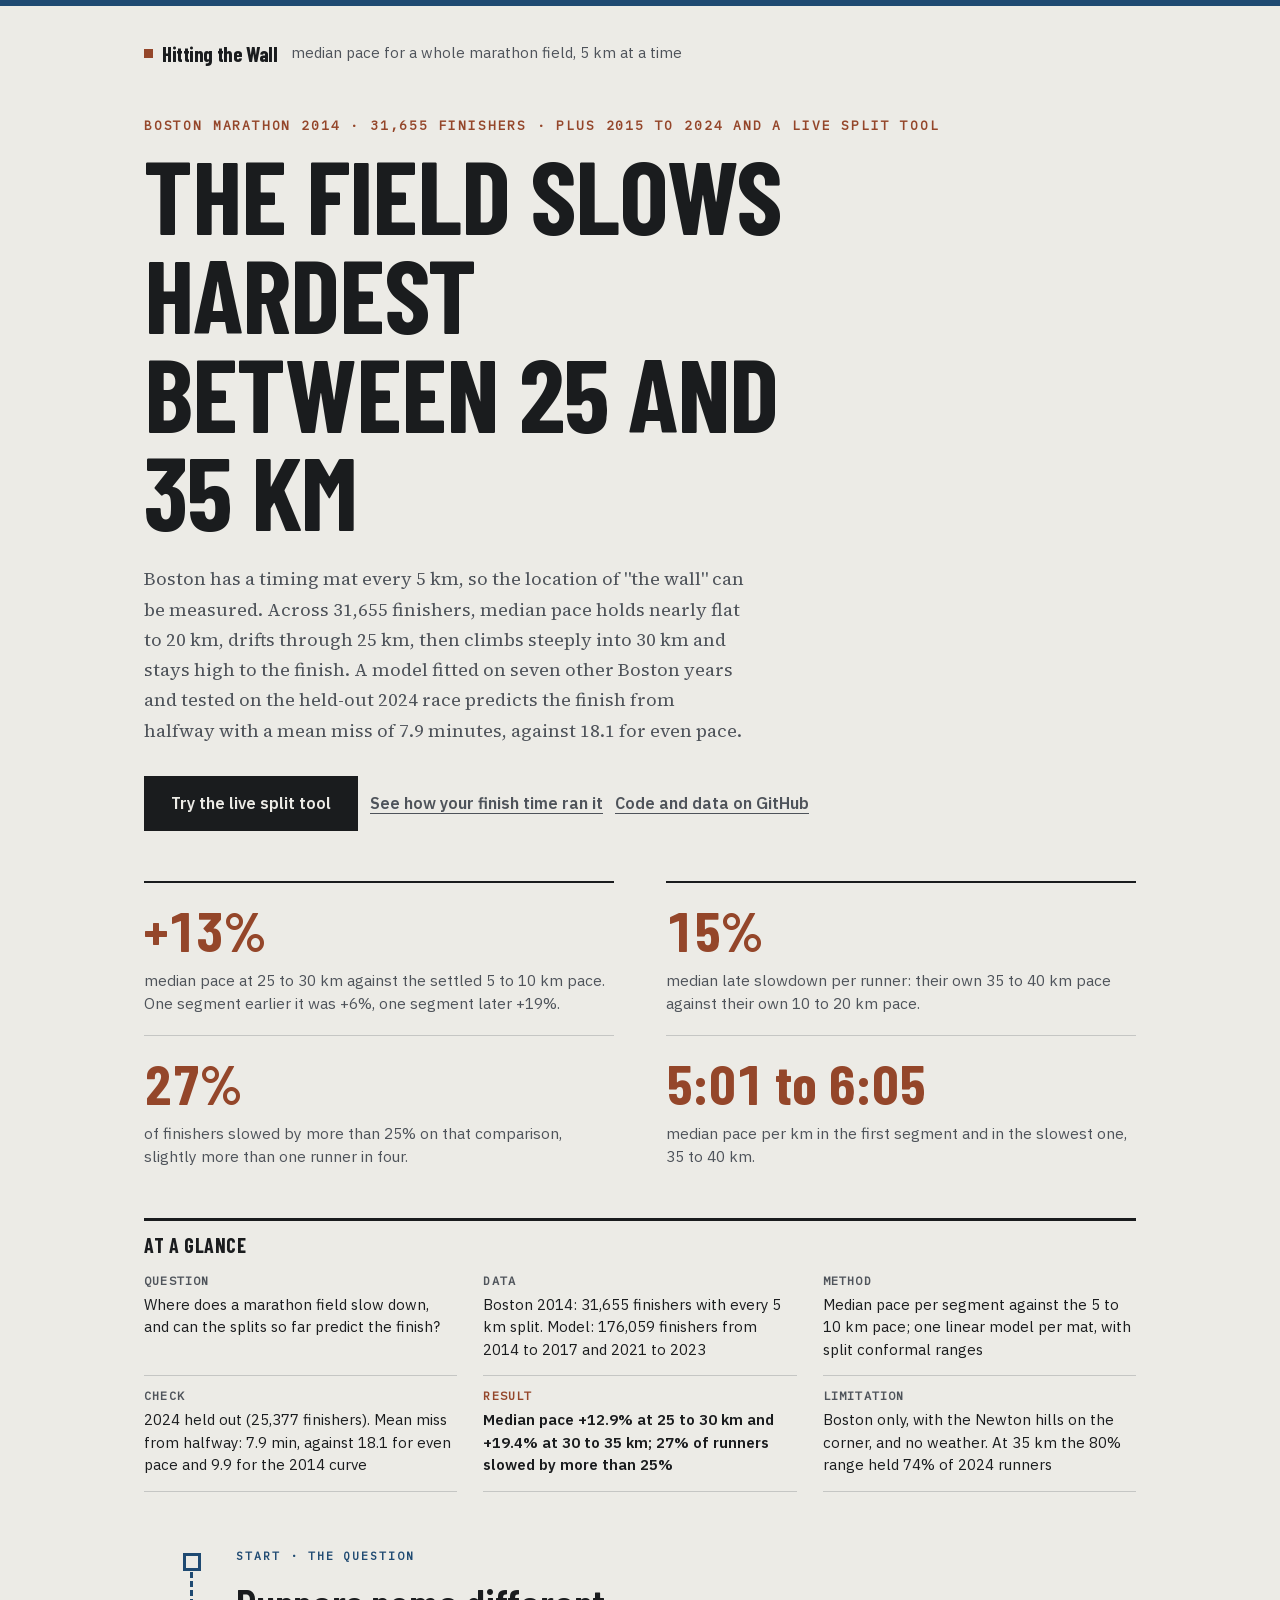
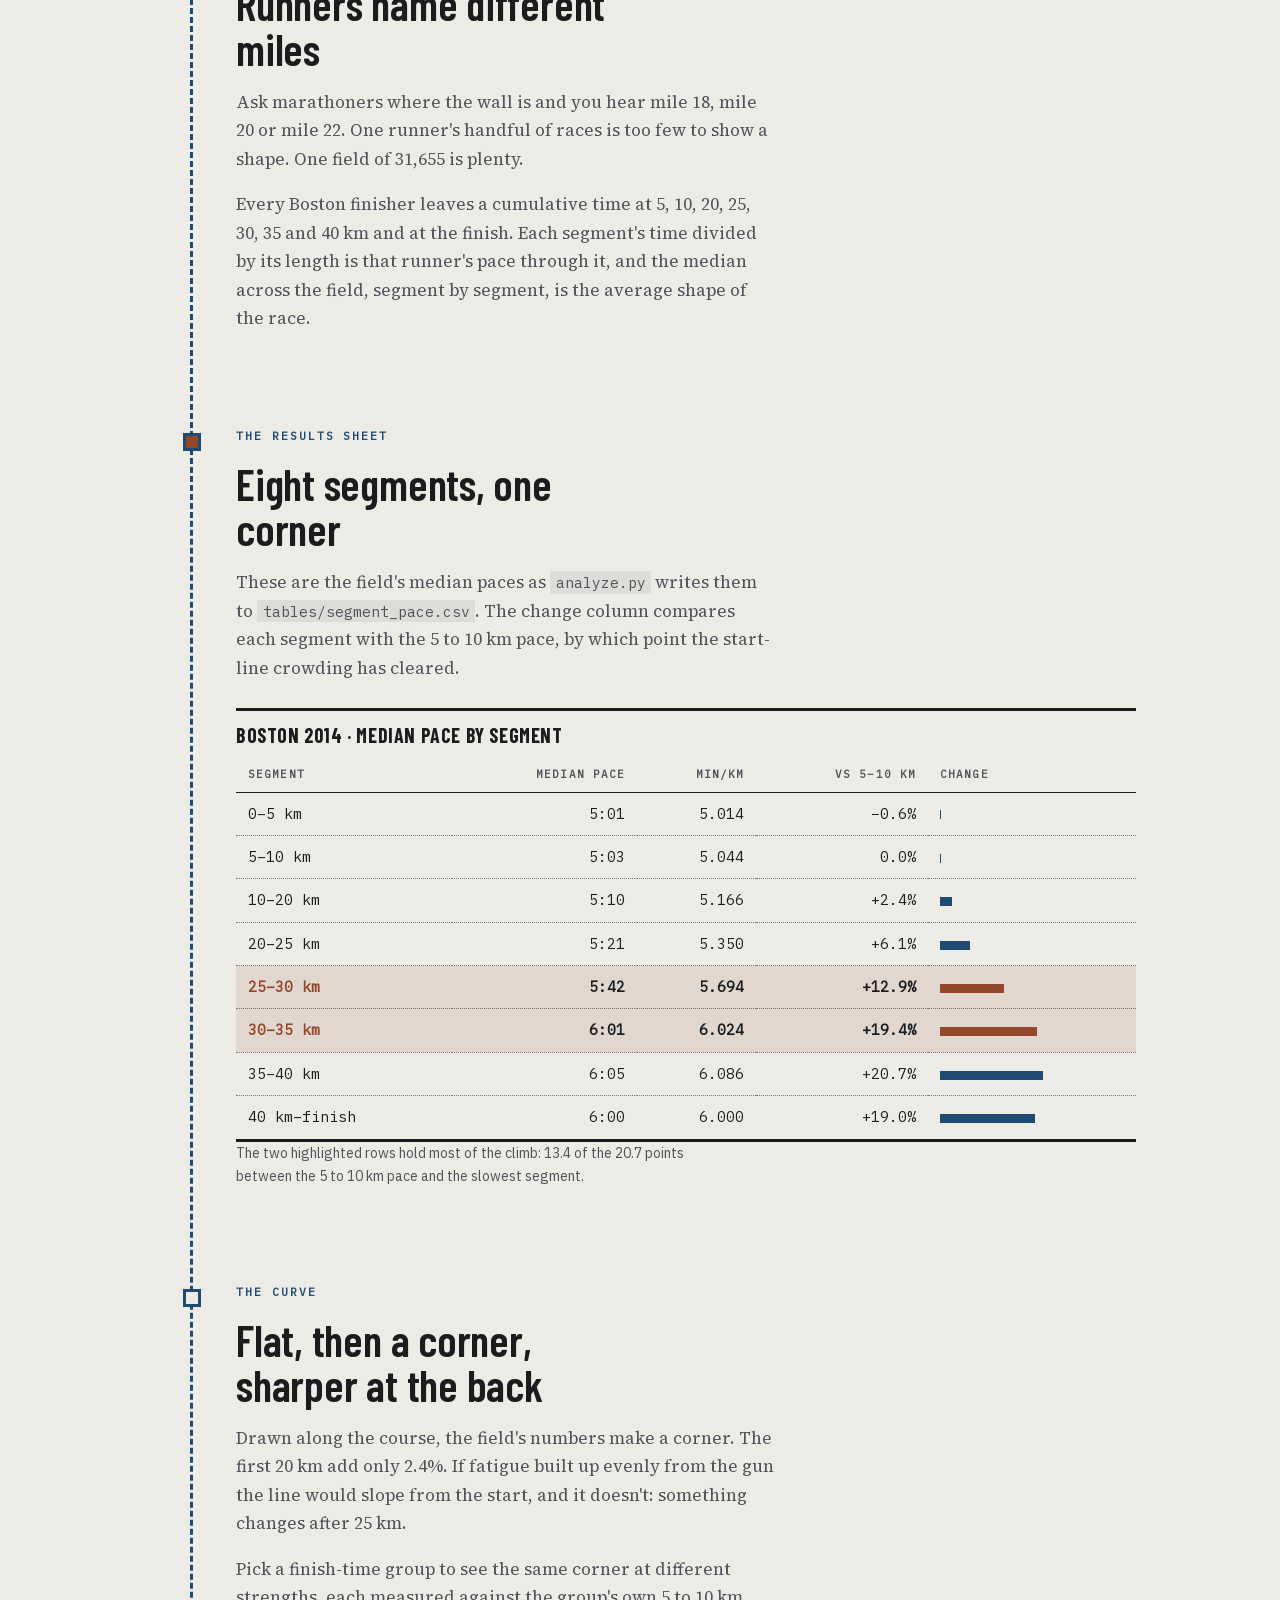
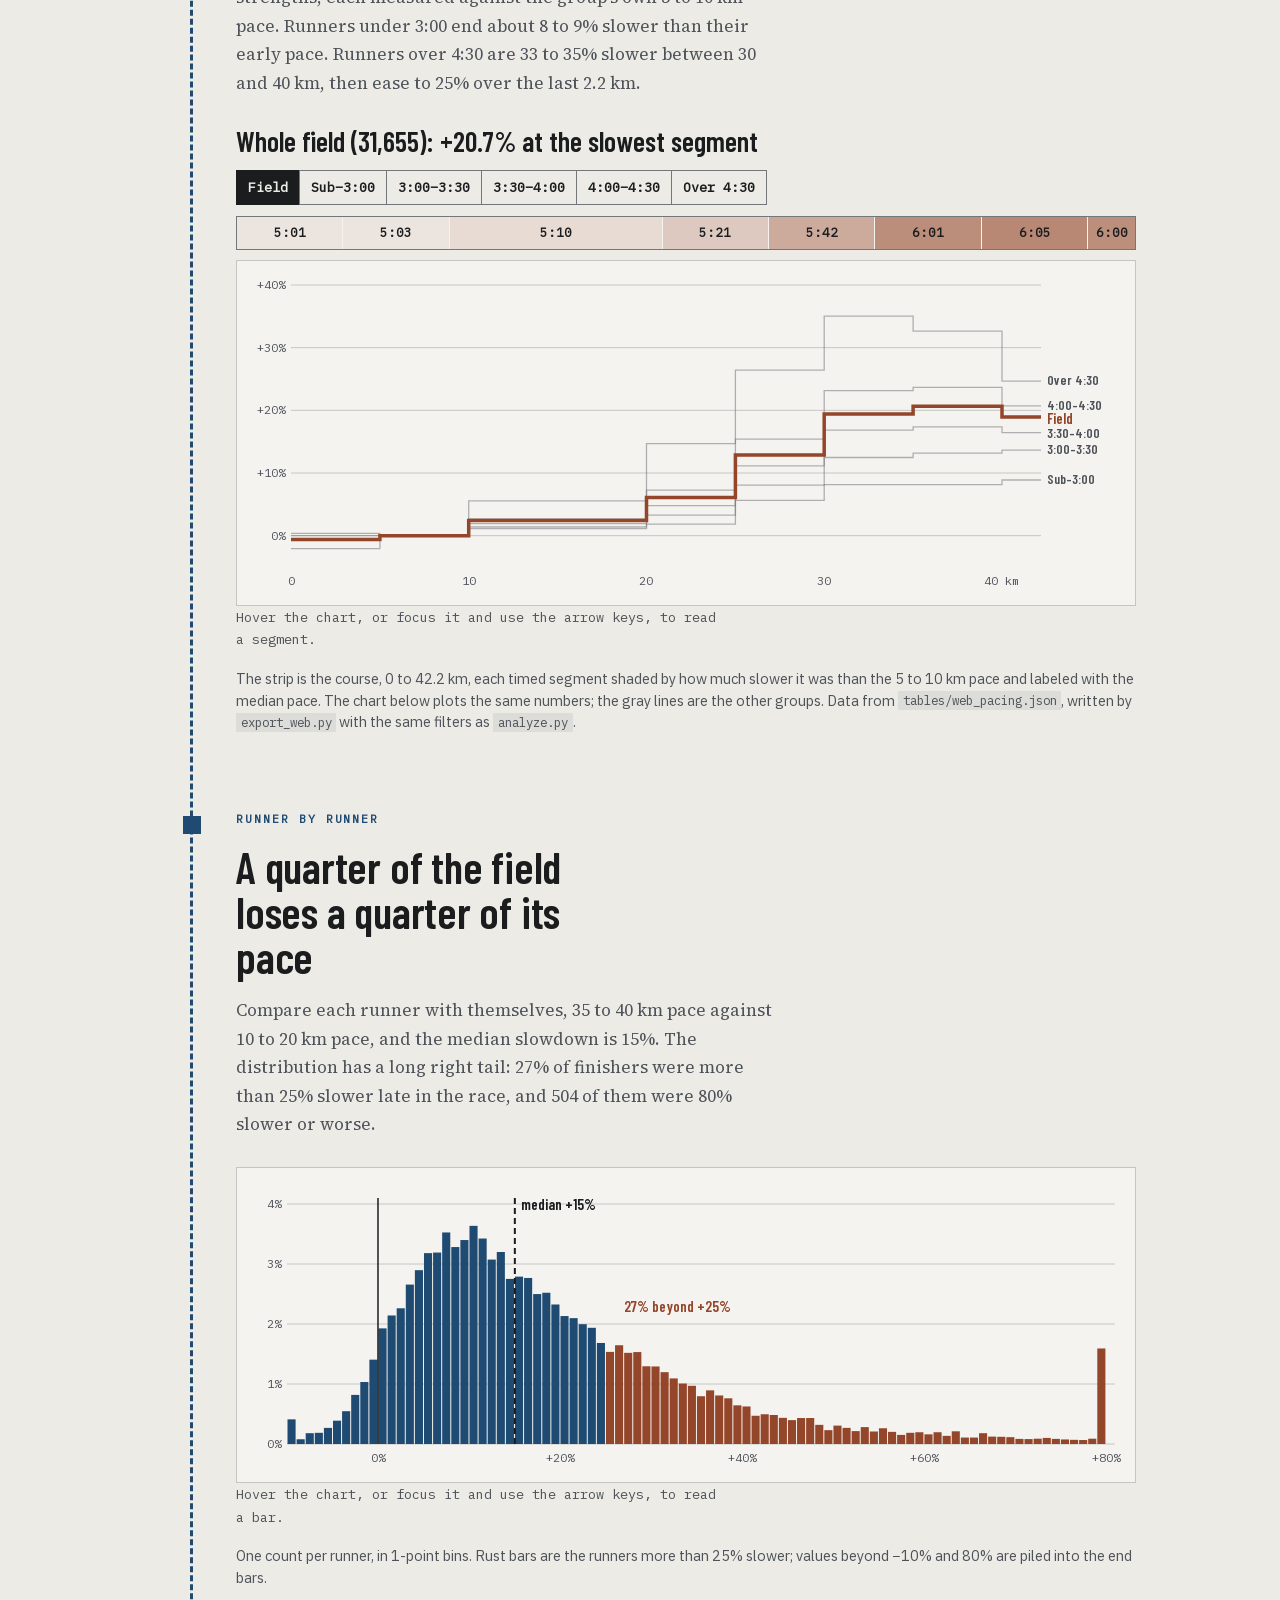
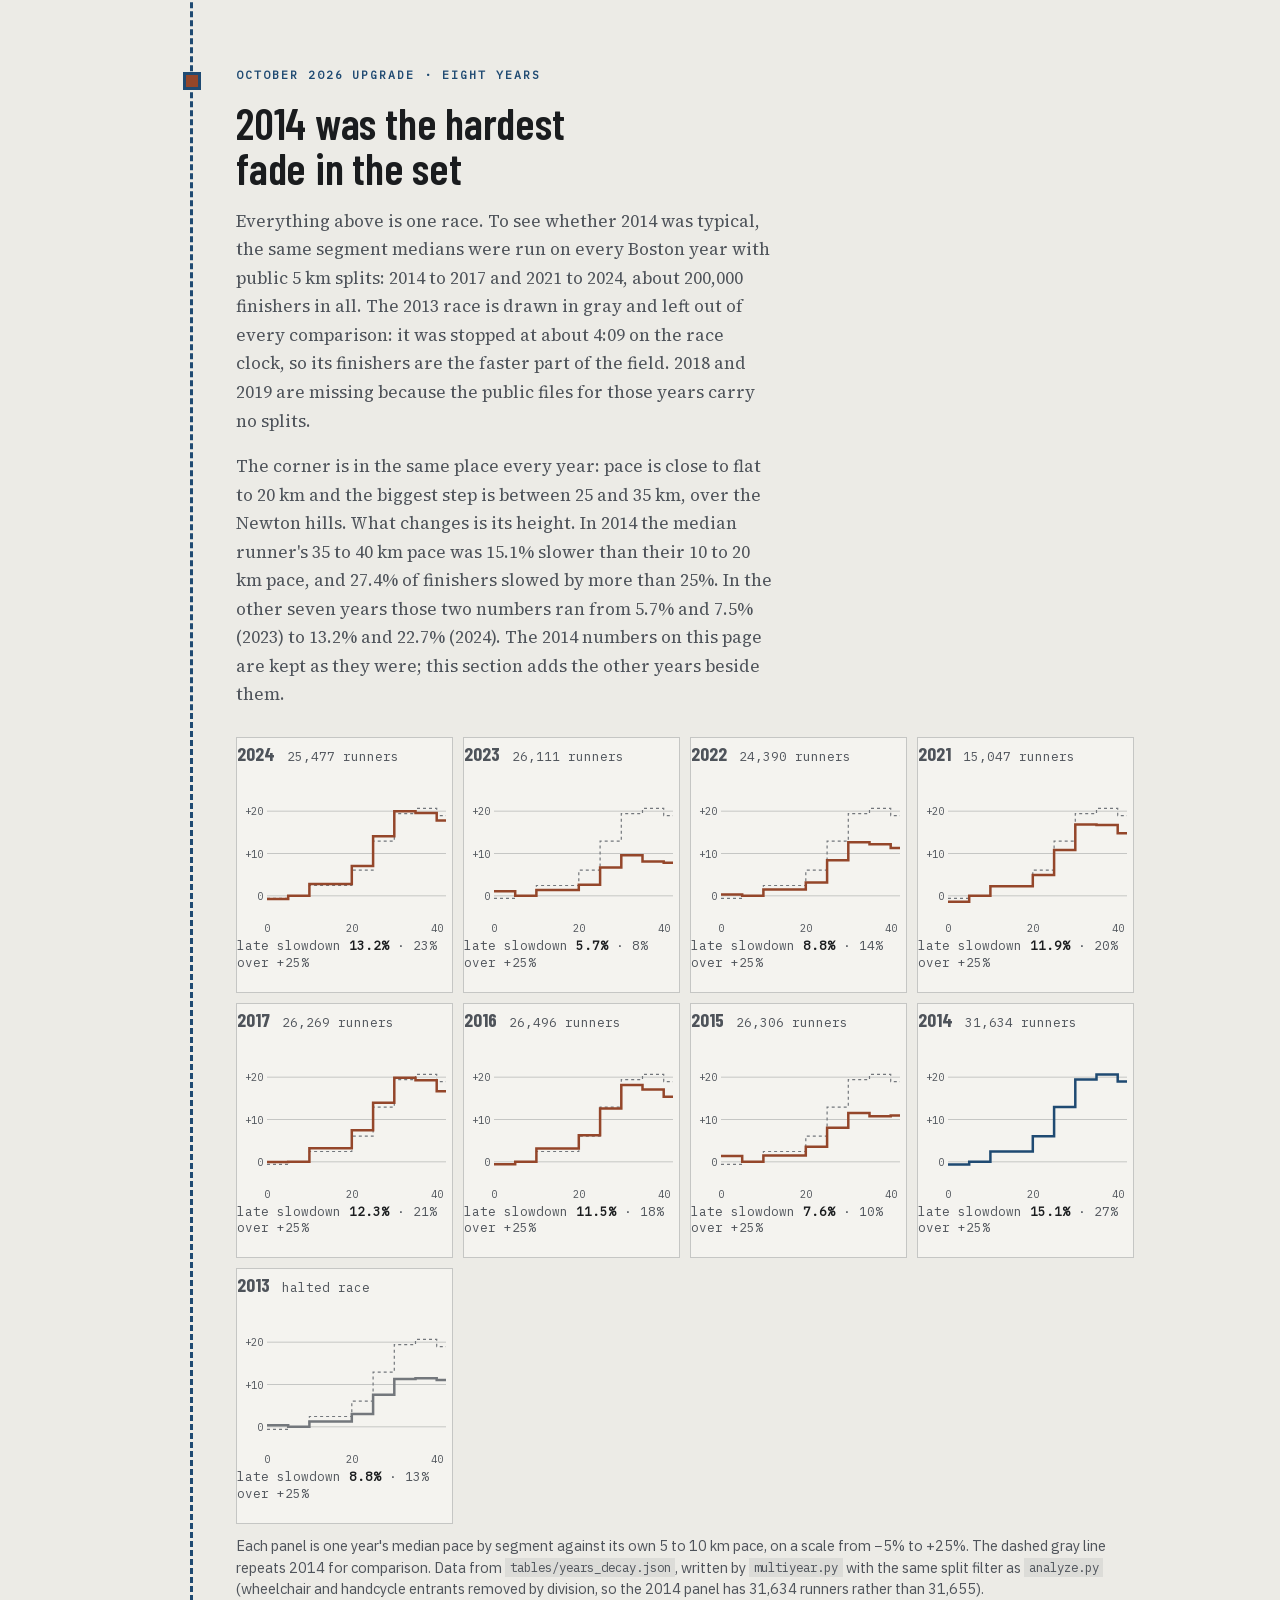
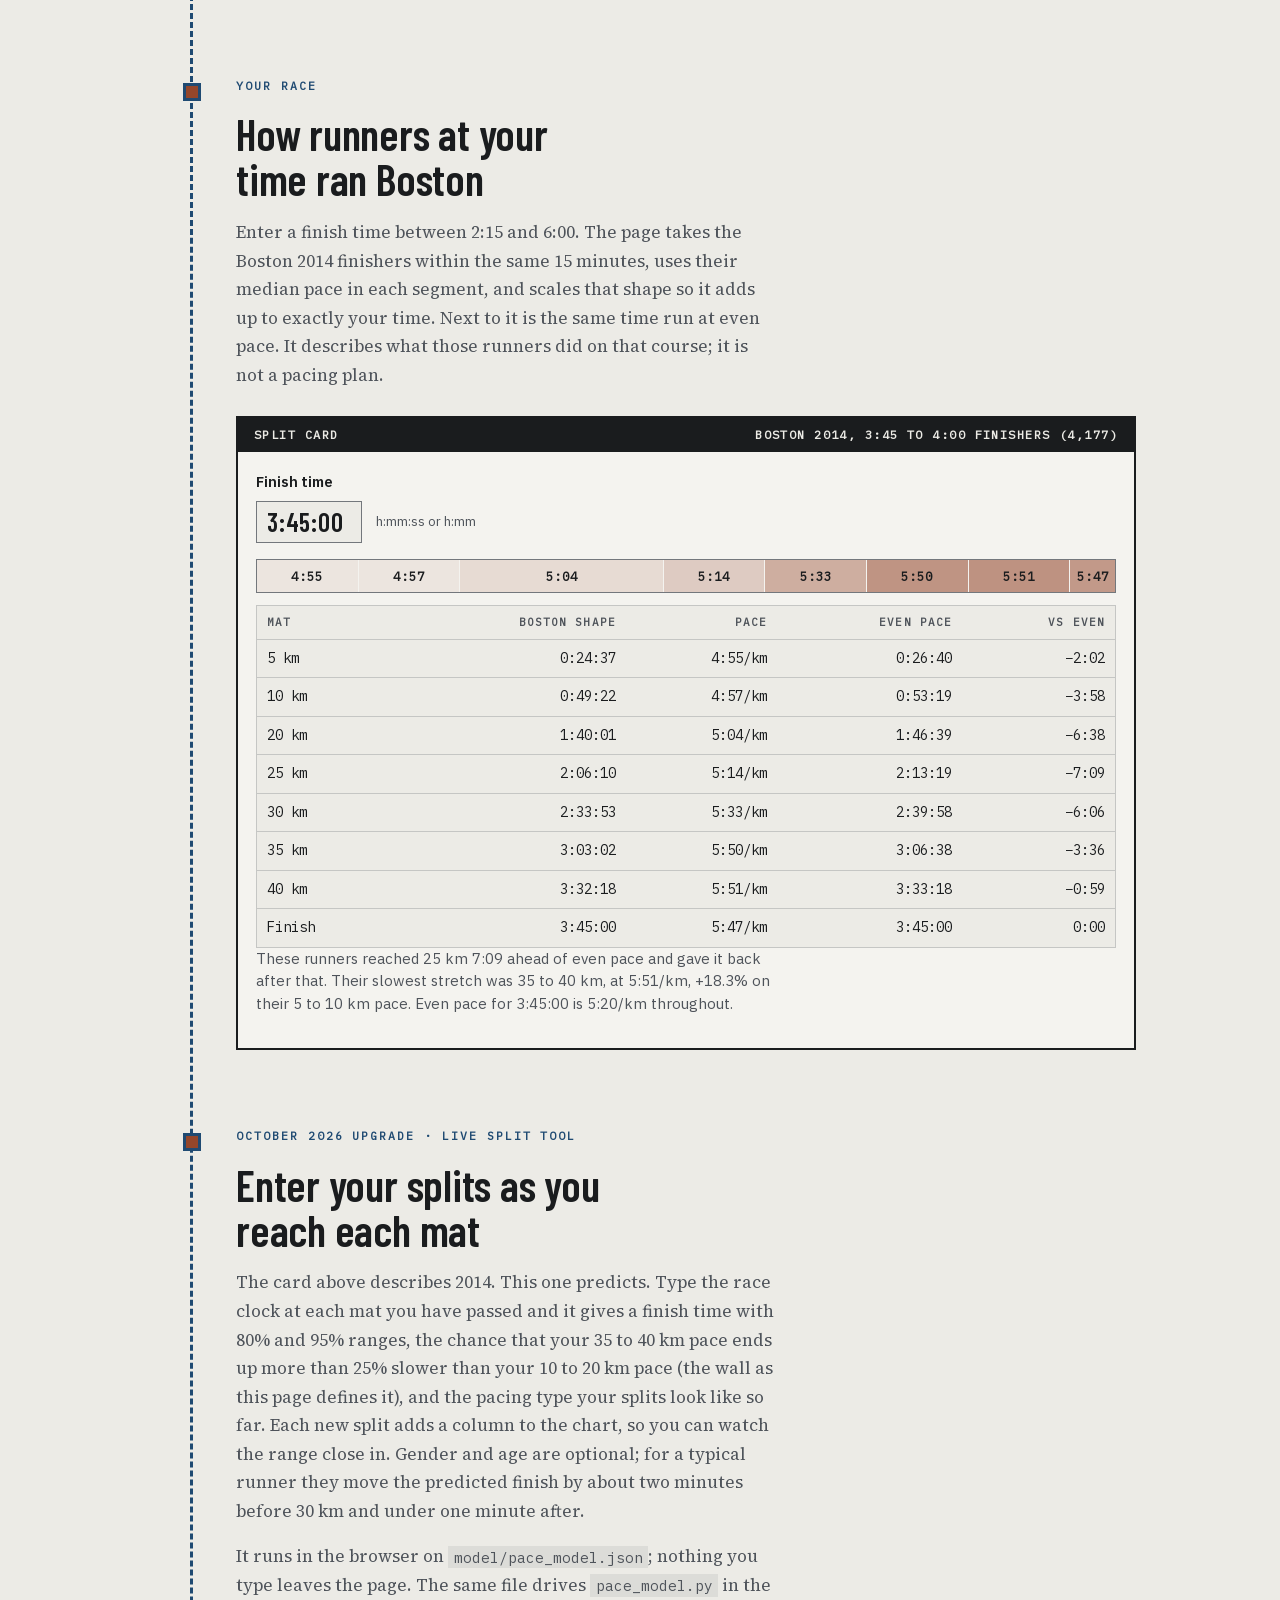
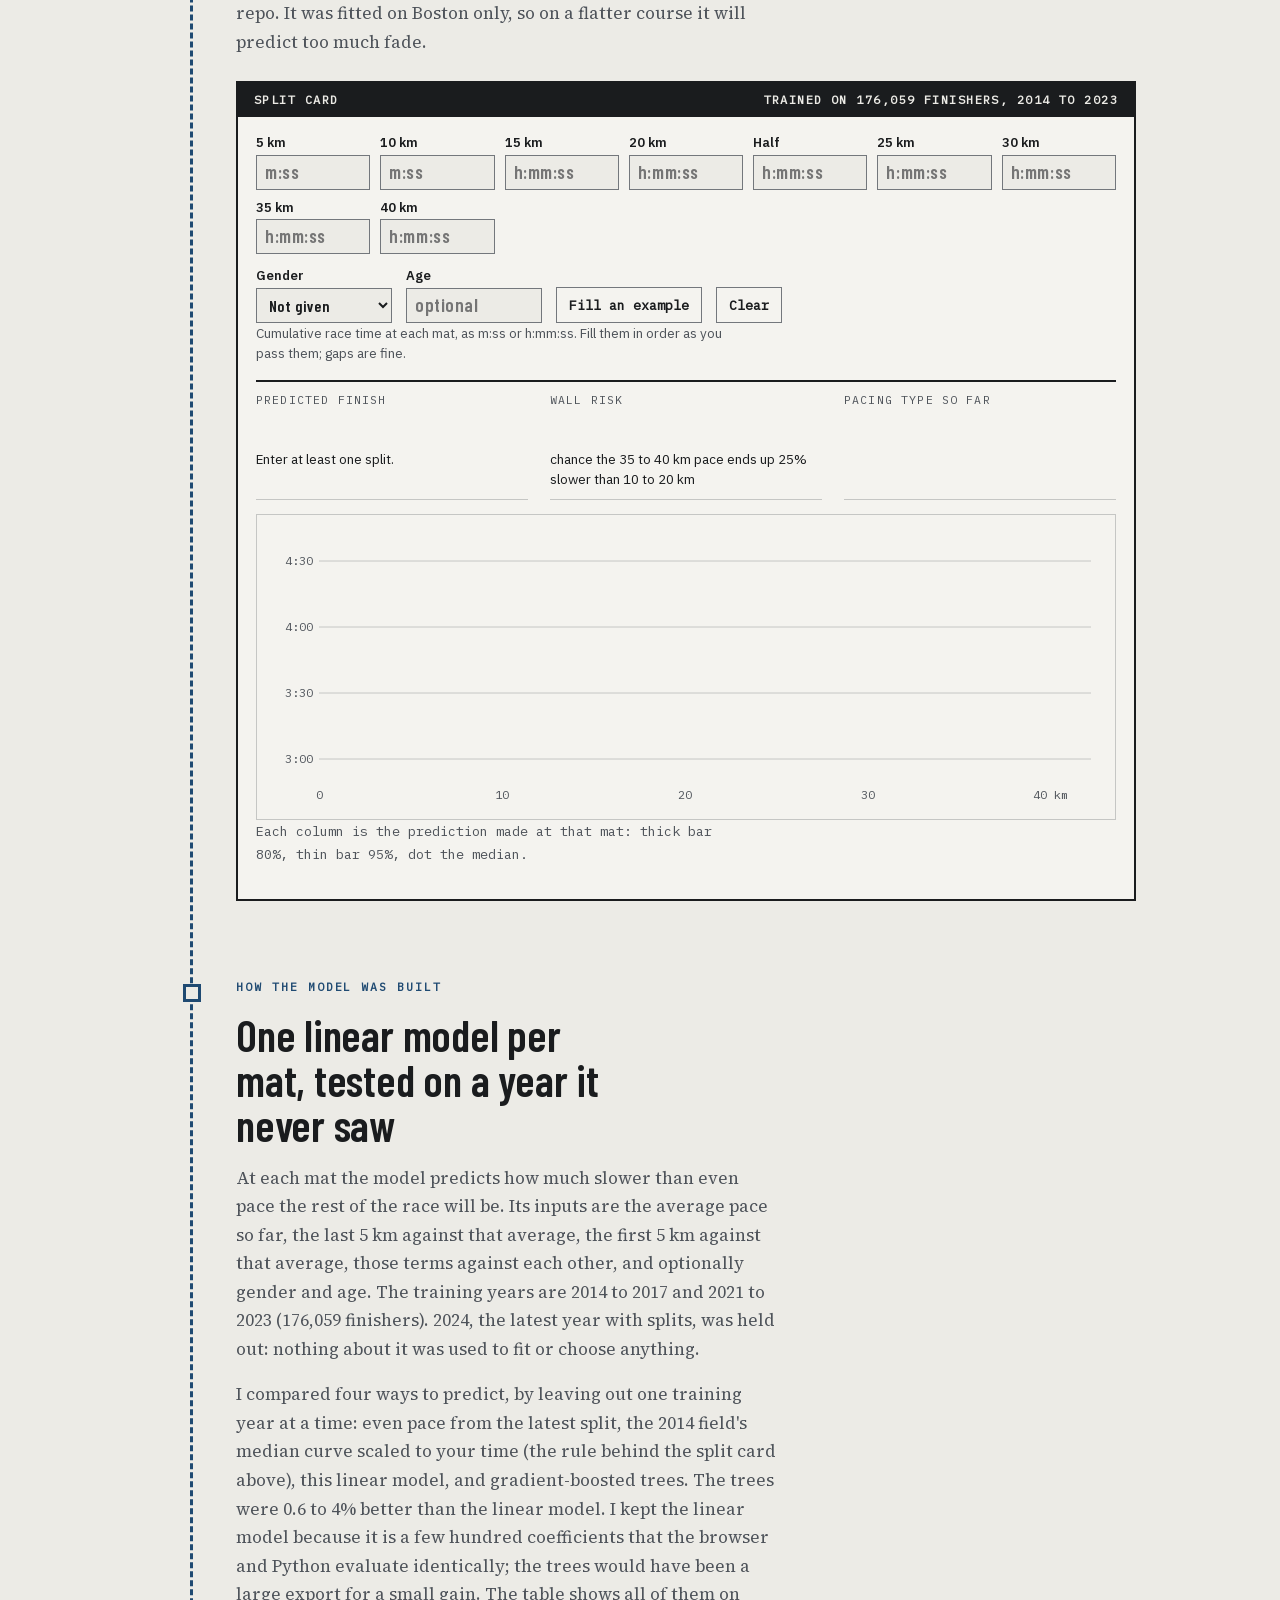
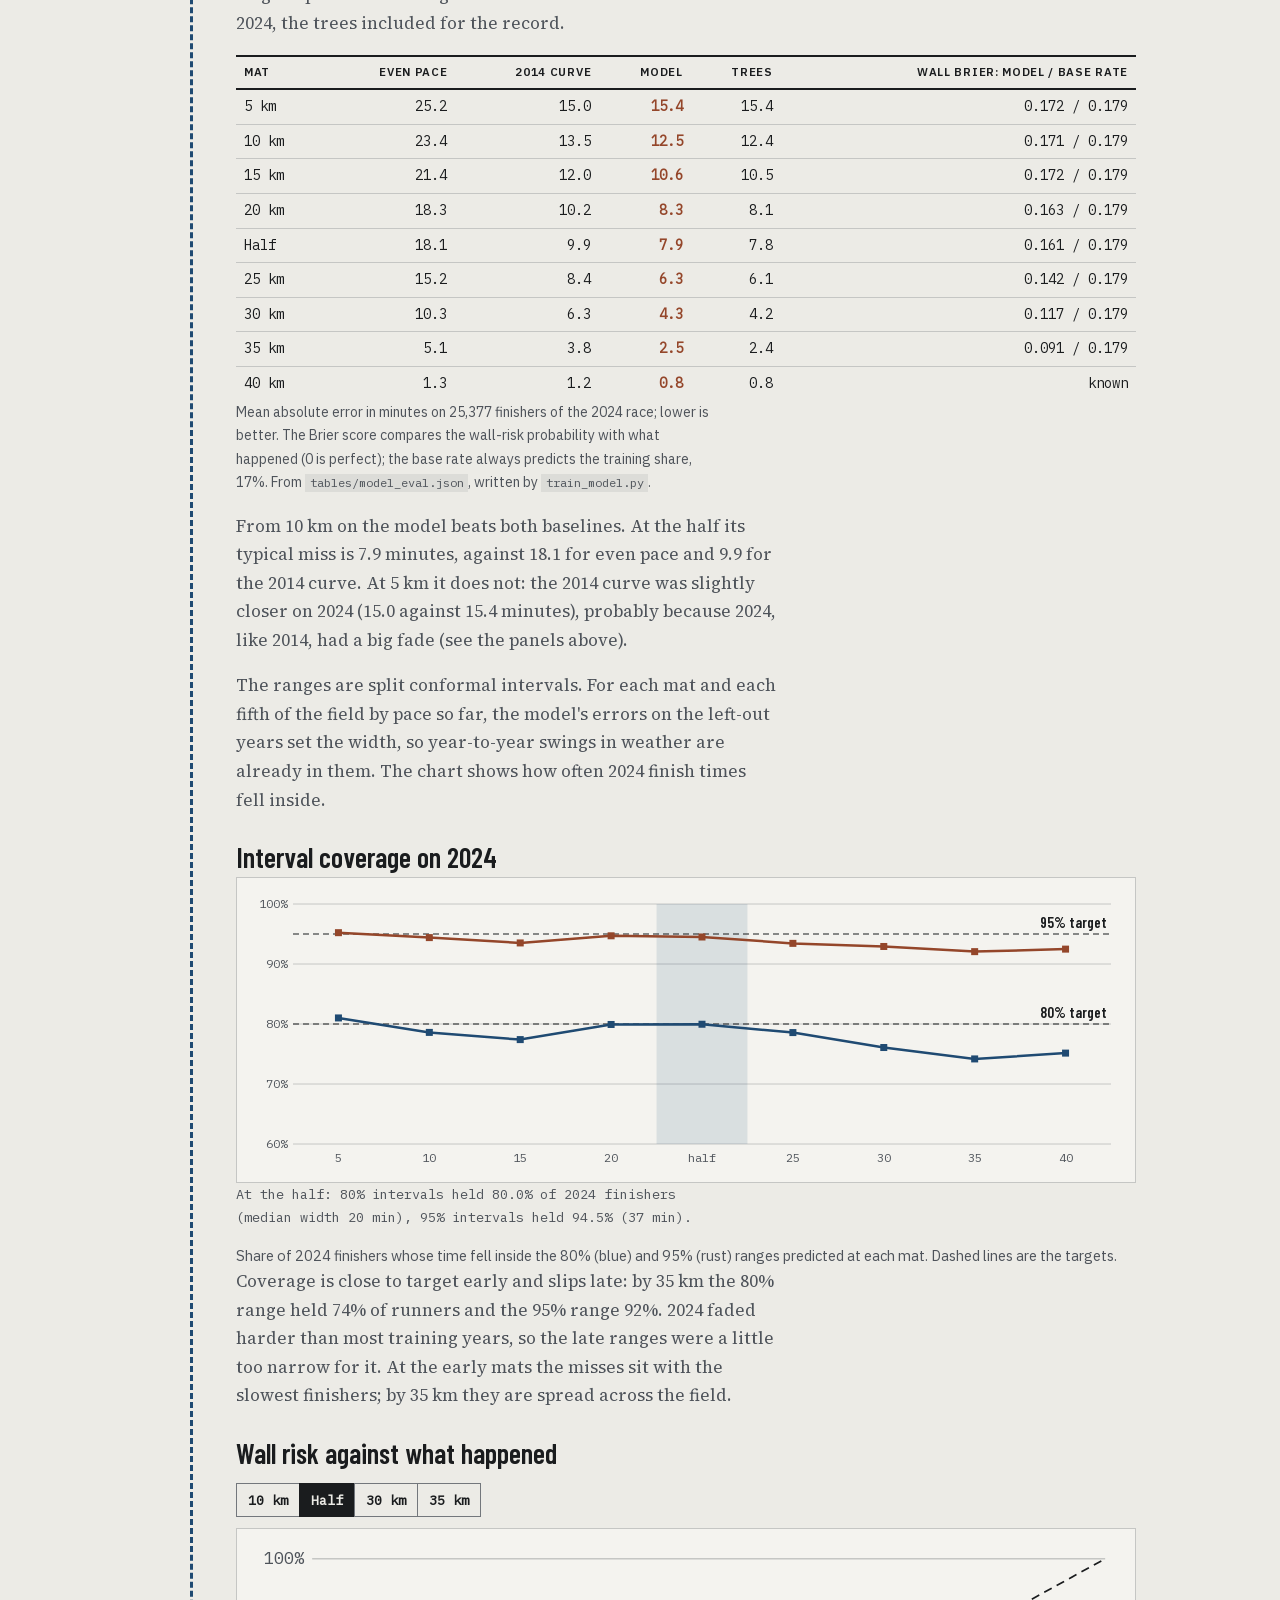
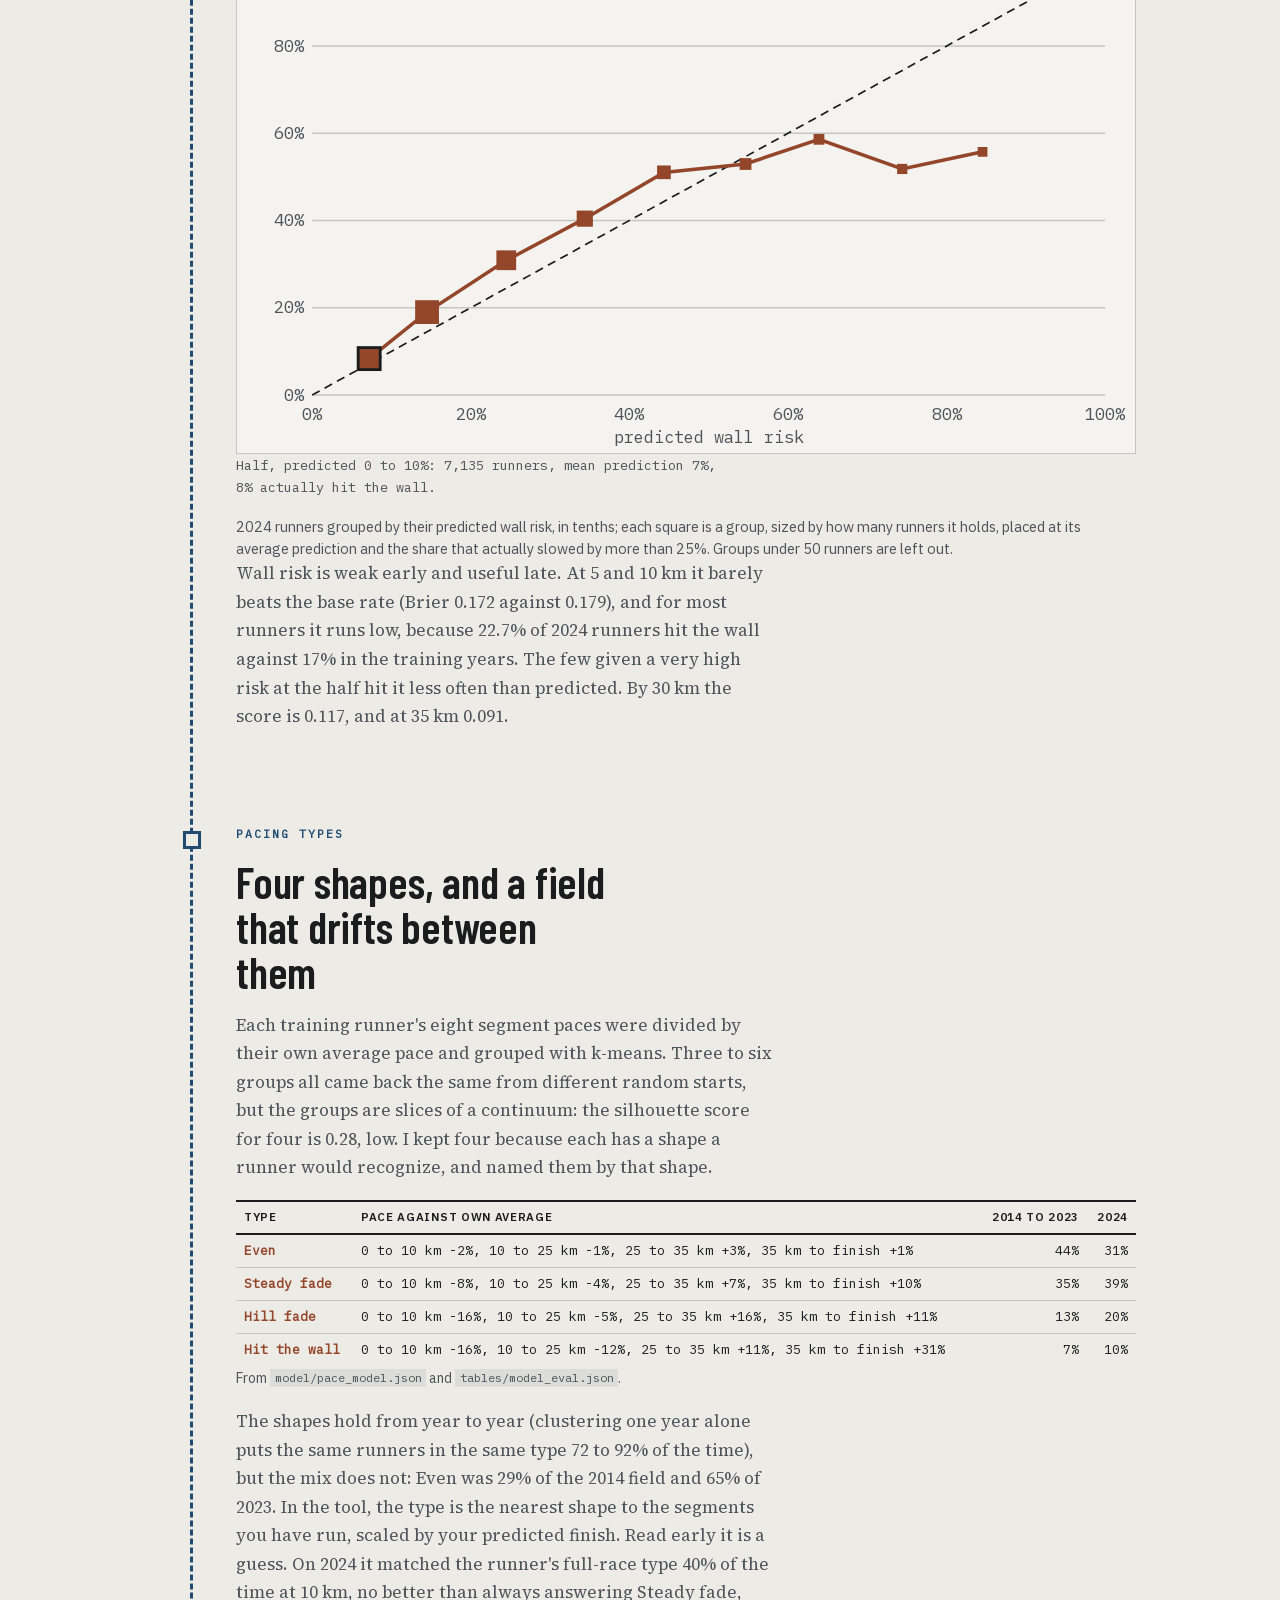
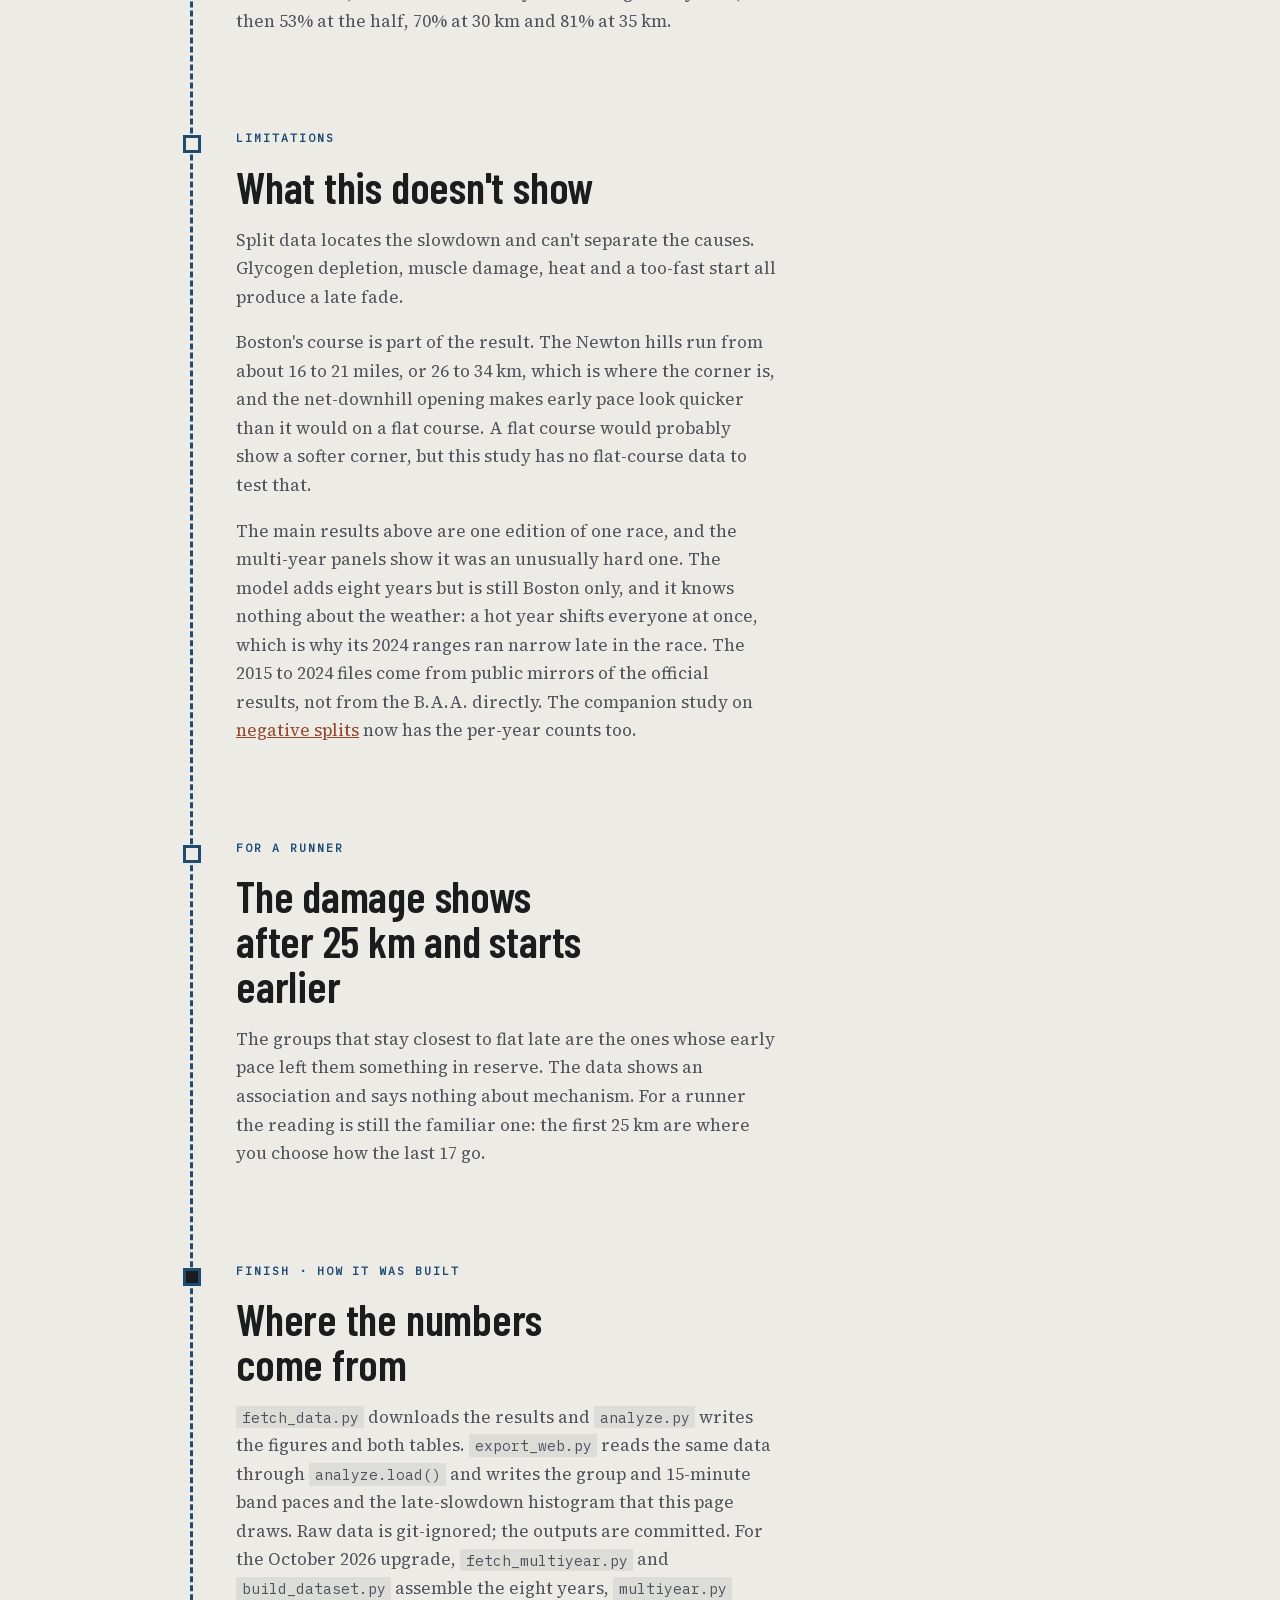
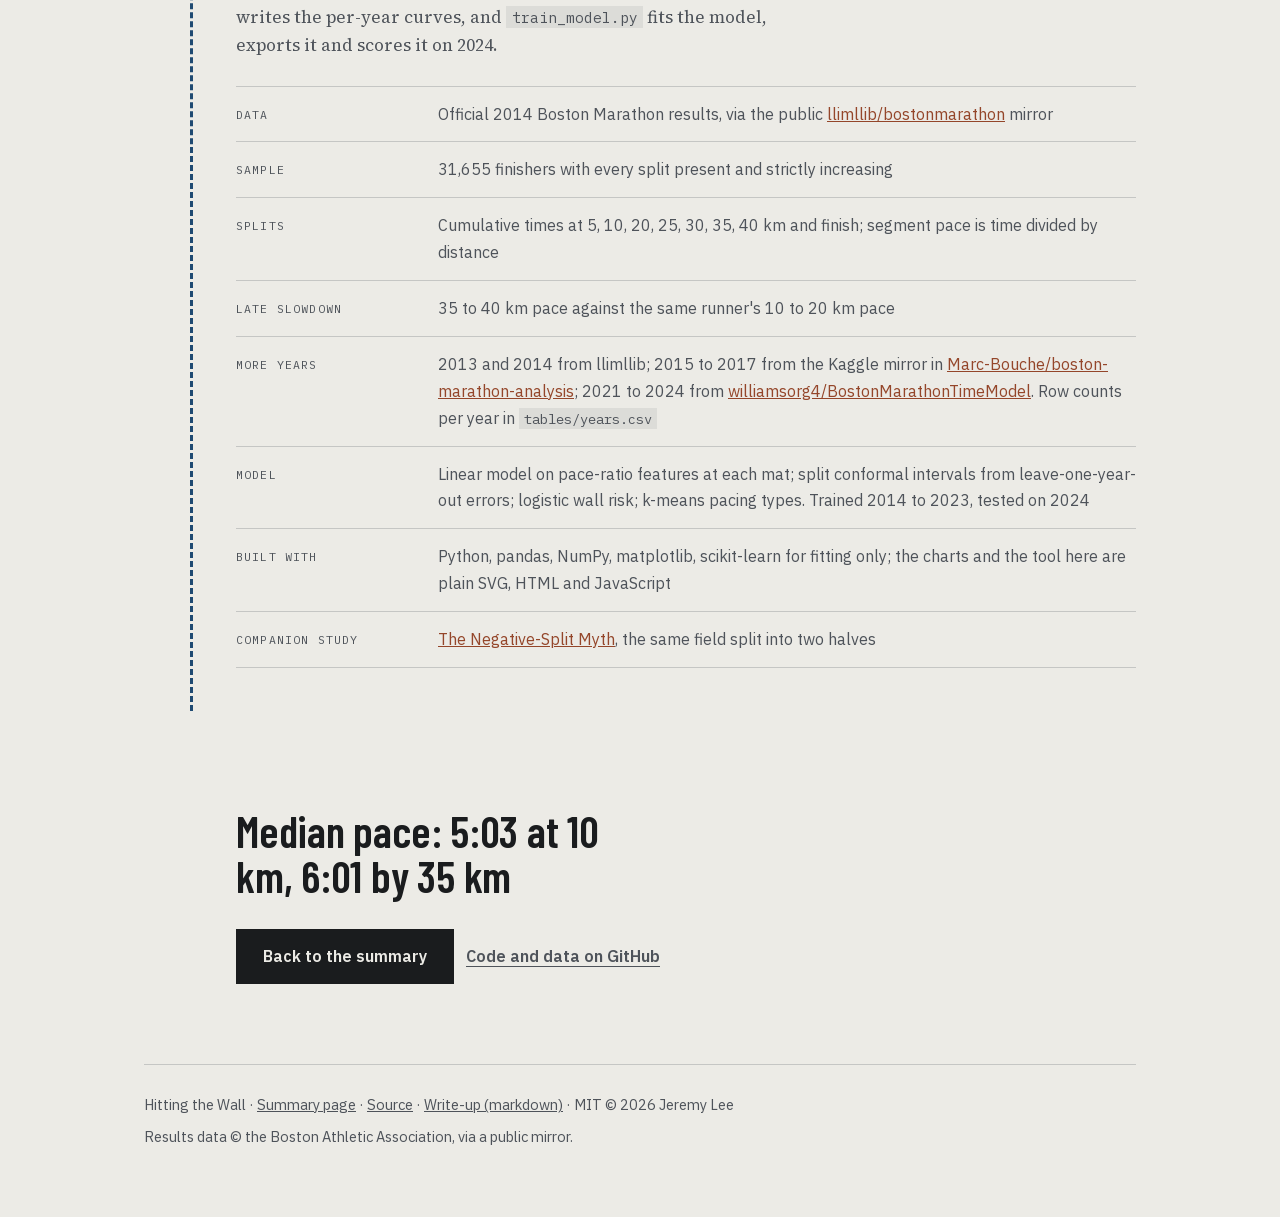
==== commit 19bdbe28: "Add at-a-glance block and holdout result to the write-up, fix pace strip label contrast, README lead" ====
--- a/overview/index.html
+++ b/overview/index.html
@@ -10,6 +10,11 @@
 <meta property="og:description" content="Where a Boston field slows, across eight years, and a split tool that narrows your finish band as you pass each mat." />
 <meta property="og:type" content="article" />
 <meta property="og:url" content="https://lyhjeremy.github.io/marathon-pacing-decay/overview/" />
+<meta property="og:image" content="https://lyhjeremy.github.io/marathon-pacing-decay/og.png" />
+<meta property="og:image:width" content="1200" />
+<meta property="og:image:height" content="630" />
+<meta property="og:image:alt" content="Hitting the Wall" />
+<meta name="twitter:card" content="summary_large_image" />
 <style>
   :root {
     --paper: #ECEBE6;
@@ -253,6 +258,7 @@
   .pstrip { display: flex; height: 34px; border: 1px solid var(--edge); margin: 0 0 10px; }
   .pstrip span { display: flex; align-items: center; justify-content: center; font: 600 12.5px/1 var(--mono); border-right: 1px solid var(--card); overflow: hidden; white-space: nowrap; }
   .pstrip span:last-child { border-right: 0; }
+  .pstrip .chiplab { font: inherit; background: var(--card); color: var(--ink); padding: 2px 3px; }
   @media (max-width: 640px) { .pstrip span { font-size: 11px; letter-spacing: -.02em; } }
   .chart { border: 1px solid var(--rule); background: var(--card); padding: 10px 10px 4px; }
   .chart svg { display: block; width: 100%; height: auto; overflow: visible; }
@@ -285,6 +291,17 @@
   .plan-tw td { color: var(--ink); }
   .plan-note { font-family: var(--sans); font-size: 15px; line-height: 1.5; color: var(--ink2); margin: 14px 0 0; }
   @media (max-width: 640px) { .plan-tw table { font-size: 12px; } .plan-tw th, .plan-tw td { padding: 6px 5px; } .bib-body { padding: 14px 10px; } }
+
+  .glance { margin-top: 30px; border-top: 3px solid var(--ink); }
+  .glance h2 { font: 700 20px/1.2 var(--display); text-transform: uppercase; letter-spacing: .03em; margin: 12px 0 4px; color: var(--ink); }
+  .glance dl { margin: 0; display: grid; grid-template-columns: repeat(3, 1fr); gap: 0 26px; }
+  .glance dl > div { padding: 12px 0 14px; border-bottom: 1px solid var(--rule); }
+  .glance dt { font: 600 12px/1.3 var(--mono); text-transform: uppercase; letter-spacing: .1em; color: var(--muted); margin-bottom: 5px; }
+  .glance dd { margin: 0; font: 400 15px/1.5 var(--sans); color: var(--ink); }
+  .glance .hit dt { color: var(--accent); }
+  .glance .hit dd { font-weight: 600; }
+  @media (max-width: 900px) { .glance dl { grid-template-columns: 1fr 1fr; } }
+  @media (max-width: 560px) { .glance dl { grid-template-columns: 1fr; } }
 </style>
 </head>
 <body>
@@ -302,7 +319,9 @@
       Boston has a timing mat every 5 km, so the location of "the wall" can be
       measured. Across 31,655 finishers, median pace holds nearly flat to 20 km,
       drifts through 25 km, then climbs steeply into 30 km and stays high to the
-      finish.
+      finish. A model fitted on seven other Boston years and tested on the
+      held-out 2024 race predicts the finish from halfway with a mean miss of
+      7.9 minutes, against 18.1 for even pace.
     </p>
 
     <div class="cta-row">
@@ -333,6 +352,18 @@
            40 km.</p>
       </div>
     </div>
+
+    <section class="glance" aria-labelledby="glance-h">
+      <h2 id="glance-h">At a glance</h2>
+      <dl>
+        <div><dt>Question</dt><dd>Where does a marathon field slow down, and can the splits so far predict the finish?</dd></div>
+        <div><dt>Data</dt><dd>Boston 2014: 31,655 finishers with every 5 km split. Model: 176,059 finishers from 2014 to 2017 and 2021 to 2023</dd></div>
+        <div><dt>Method</dt><dd>Median pace per segment against the 5 to 10 km pace; one linear model per mat, with split conformal ranges</dd></div>
+        <div><dt>Check</dt><dd>2024 held out (25,377 finishers). Mean miss from halfway: 7.9 min, against 18.1 for even pace and 9.9 for the 2014 curve</dd></div>
+        <div class="hit"><dt>Result</dt><dd>Median pace +12.9% at 25 to 30 km and +19.4% at 30 to 35 km; 27% of runners slowed by more than 25%</dd></div>
+        <div><dt>Limitation</dt><dd>Boston only, with the Newton hills on the corner, and no weather. At 35 km the 80% range held 74% of 2024 runners</dd></div>
+      </dl>
+    </section>
   </section>
 </div>
 
@@ -406,7 +437,7 @@
       <div class="chart" id="decay"></div>
       <p class="readout" id="decay-read" aria-live="polite">Hover the chart, or focus it and use the arrow keys, to read a segment.</p>
       <noscript>
-        <div class="plate"><img src="../figures/02_decay_by_group.png" alt="Five slowdown curves, one per finish-time group from sub-3:00 to over 4:30. All are flat early and separate after 25 km; the sub-3:00 group ends near 9 percent while the over-4:30 group rises past 30 percent." /></div>
+        <div class="plate"><img width="1680" height="960" src="../figures/02_decay_by_group.png" alt="Five slowdown curves, one per finish-time group from sub-3:00 to over 4:30. All are flat early and separate after 25 km; the sub-3:00 group ends near 9 percent while the over-4:30 group rises past 30 percent." /></div>
       </noscript>
       <figcaption>The strip is the course, 0 to 42.2 km, each timed segment shaded by
         how much slower it was than the 5 to 10 km pace and labeled with the median
@@ -429,7 +460,7 @@
       <div class="chart" id="wall"></div>
       <p class="readout" id="wall-read" aria-live="polite">Hover the chart, or focus it and use the arrow keys, to read a bar.</p>
       <noscript>
-        <div class="plate"><img src="../figures/03_wall_distribution.png" alt="Histogram of each runner's late slowdown. Most runners fall between 0 and 30 percent, the median line is at 15 percent, and the tail runs past 50 percent." /></div>
+        <div class="plate"><img width="1600" height="919" src="../figures/03_wall_distribution.png" alt="Histogram of each runner's late slowdown. Most runners fall between 0 and 30 percent, the median line is at 15 percent, and the tail runs past 50 percent." /></div>
       </noscript>
       <figcaption>One count per runner, in 1-point bins. Rust bars are the runners
         more than 25% slower; values beyond &minus;10% and 80% are piled into the end bars.</figcaption>
@@ -731,6 +762,33 @@
       var w = (s[2] - s[1]) / 42.195, pct = shade(r[i]), px = w * W;
       return '<span style="width:' + (100 * w).toFixed(3) + '%;background:color-mix(in srgb, var(--accent) ' + pct + '%, var(--card));color:' + (pct > 55 ? "var(--paper)" : "var(--ink)") + '">' + (px > 32 && labels !== false ? mmss(pace[i]) : "") + "</span>";
     }).join("");
+    fixInk(box);
+  }
+  // Pick the label color (ink or paper) with the higher contrast on each shaded cell;
+  // if neither reaches 4.5:1, put the label on a small card-colored chip.
+  function rgbOf(str) {
+    var m = str.match(/[\d.]+/g) || [0, 0, 0];
+    var v = m.slice(0, 3).map(Number);
+    if (/^color\(/.test(str)) v = v.map(function (x) { return x * 255; });
+    return v;
+  }
+  function lumOf(c) {
+    var a = c.map(function (x) { x /= 255; return x <= 0.04045 ? x / 12.92 : Math.pow((x + 0.055) / 1.055, 2.4); });
+    return 0.2126 * a[0] + 0.7152 * a[1] + 0.0722 * a[2];
+  }
+  function ratio(a, b) { var x = lumOf(a), y = lumOf(b); return (Math.max(x, y) + 0.05) / (Math.min(x, y) + 0.05); }
+  function fixInk(box) {
+    var probe = document.createElement("i");
+    probe.style.cssText = "position:absolute;visibility:hidden;color:var(--ink);background:var(--paper)";
+    box.appendChild(probe);
+    var cs = getComputedStyle(probe), ink = rgbOf(cs.color), paper = rgbOf(cs.backgroundColor);
+    box.removeChild(probe);
+    box.querySelectorAll("span").forEach(function (sp) {
+      if (!sp.textContent) return;
+      var bg = rgbOf(getComputedStyle(sp).backgroundColor), ri = ratio(ink, bg), rp = ratio(paper, bg);
+      sp.style.color = ri >= rp ? "var(--ink)" : "var(--paper)";
+      if (Math.max(ri, rp) < 4.5) sp.innerHTML = '<b class="chiplab">' + sp.textContent + "</b>";
+    });
   }
 
   // ---- decay chart ----
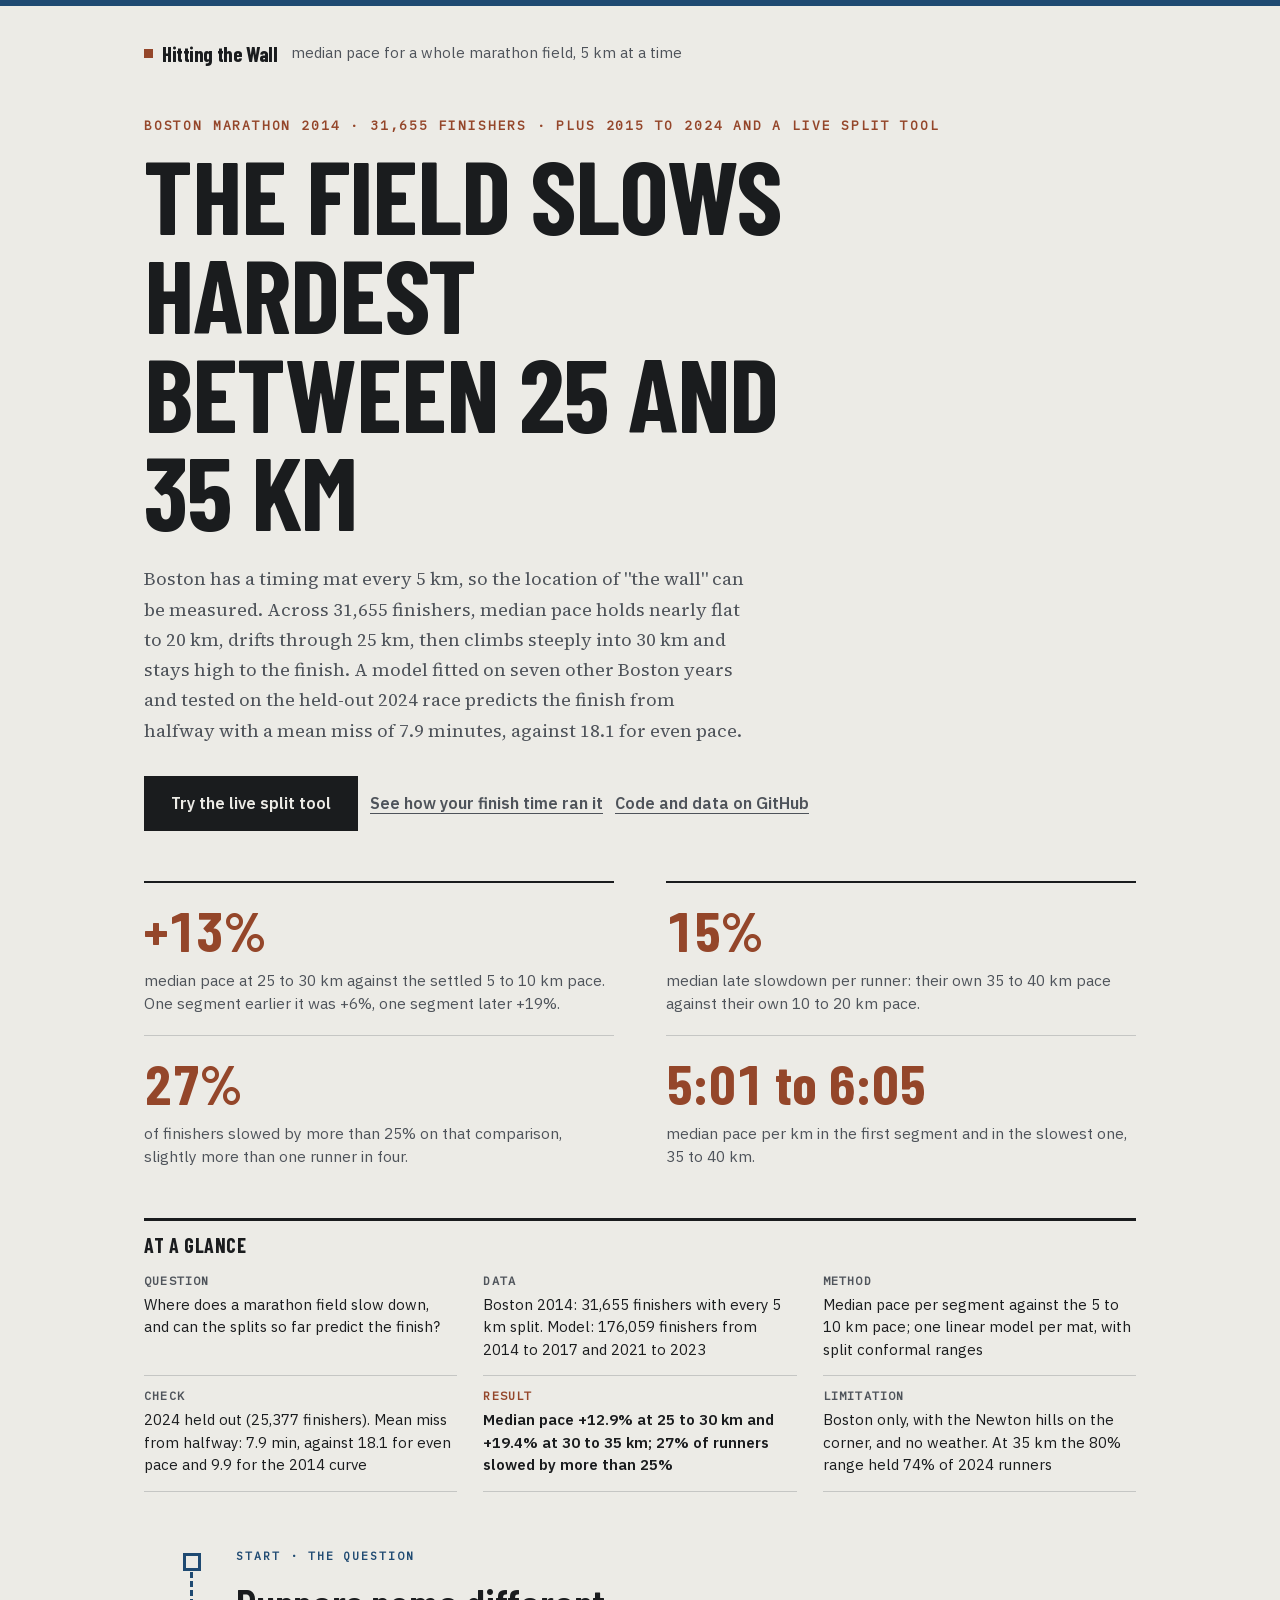
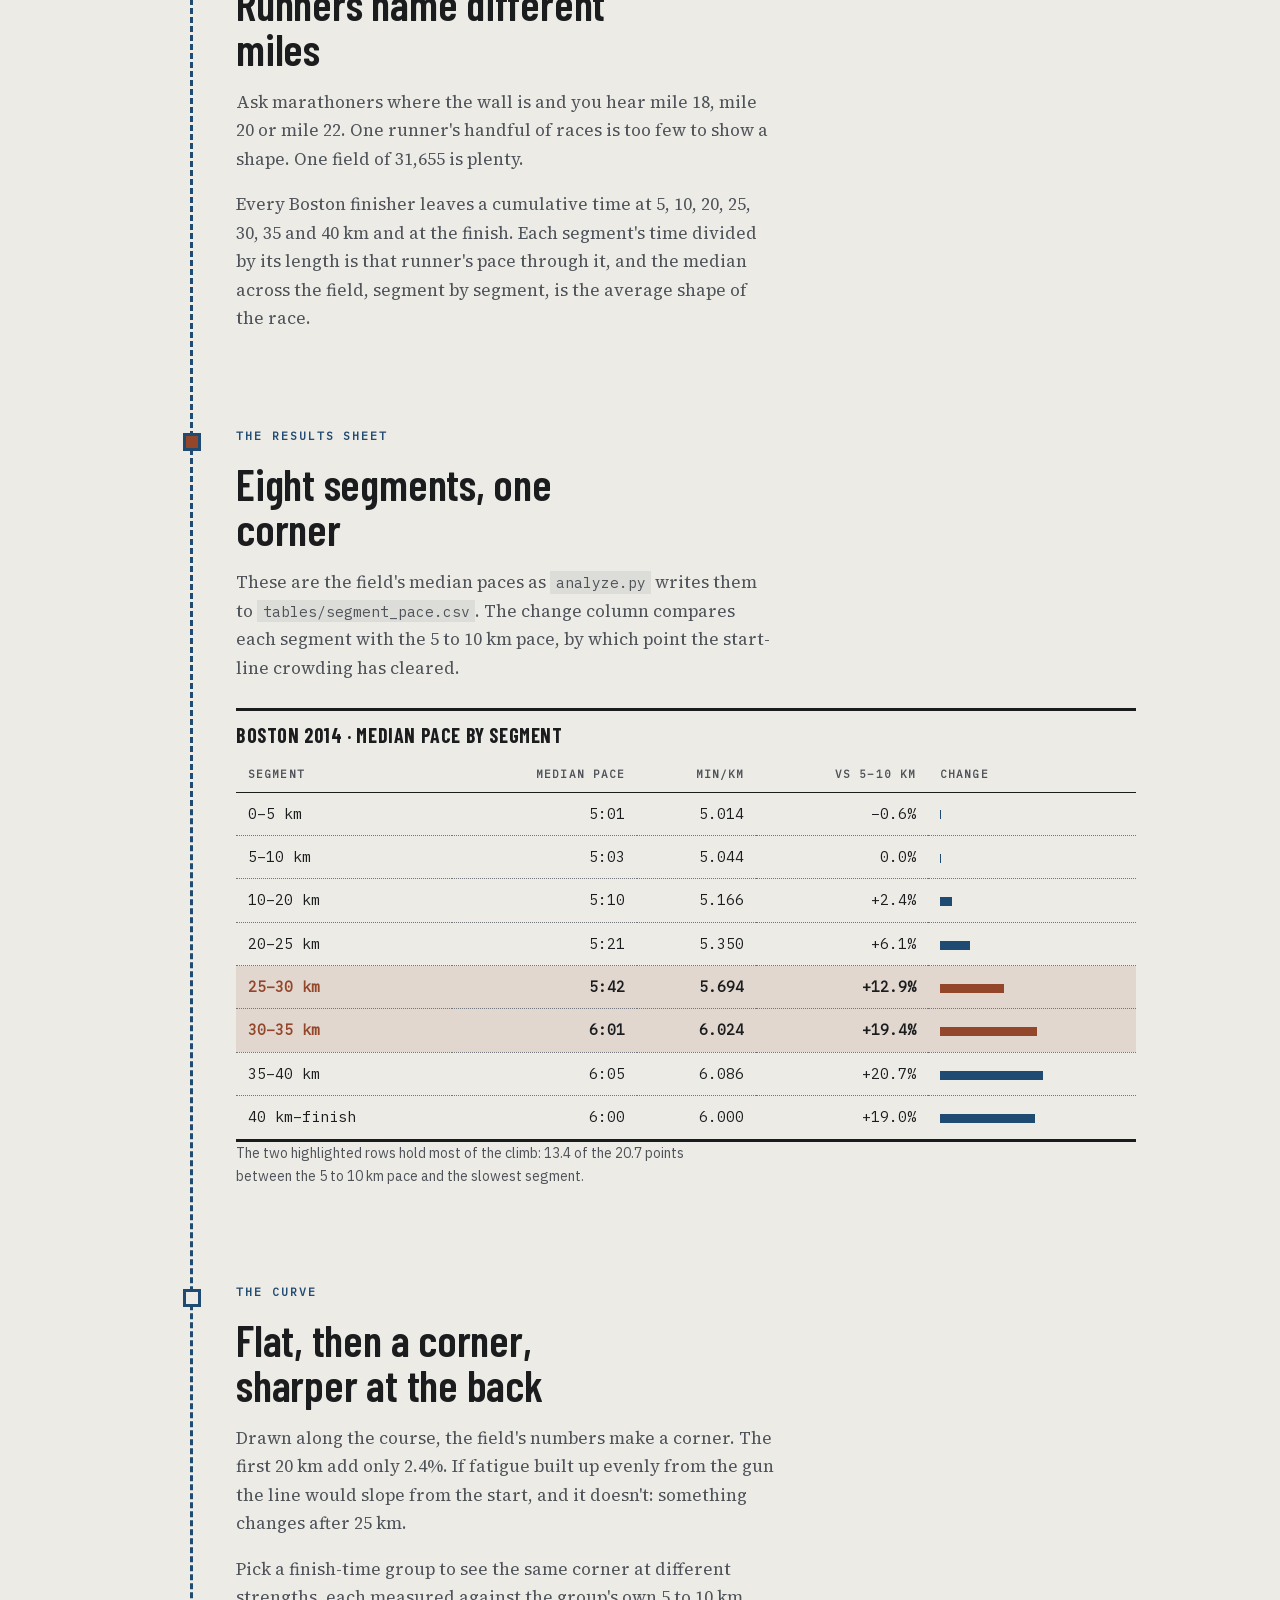
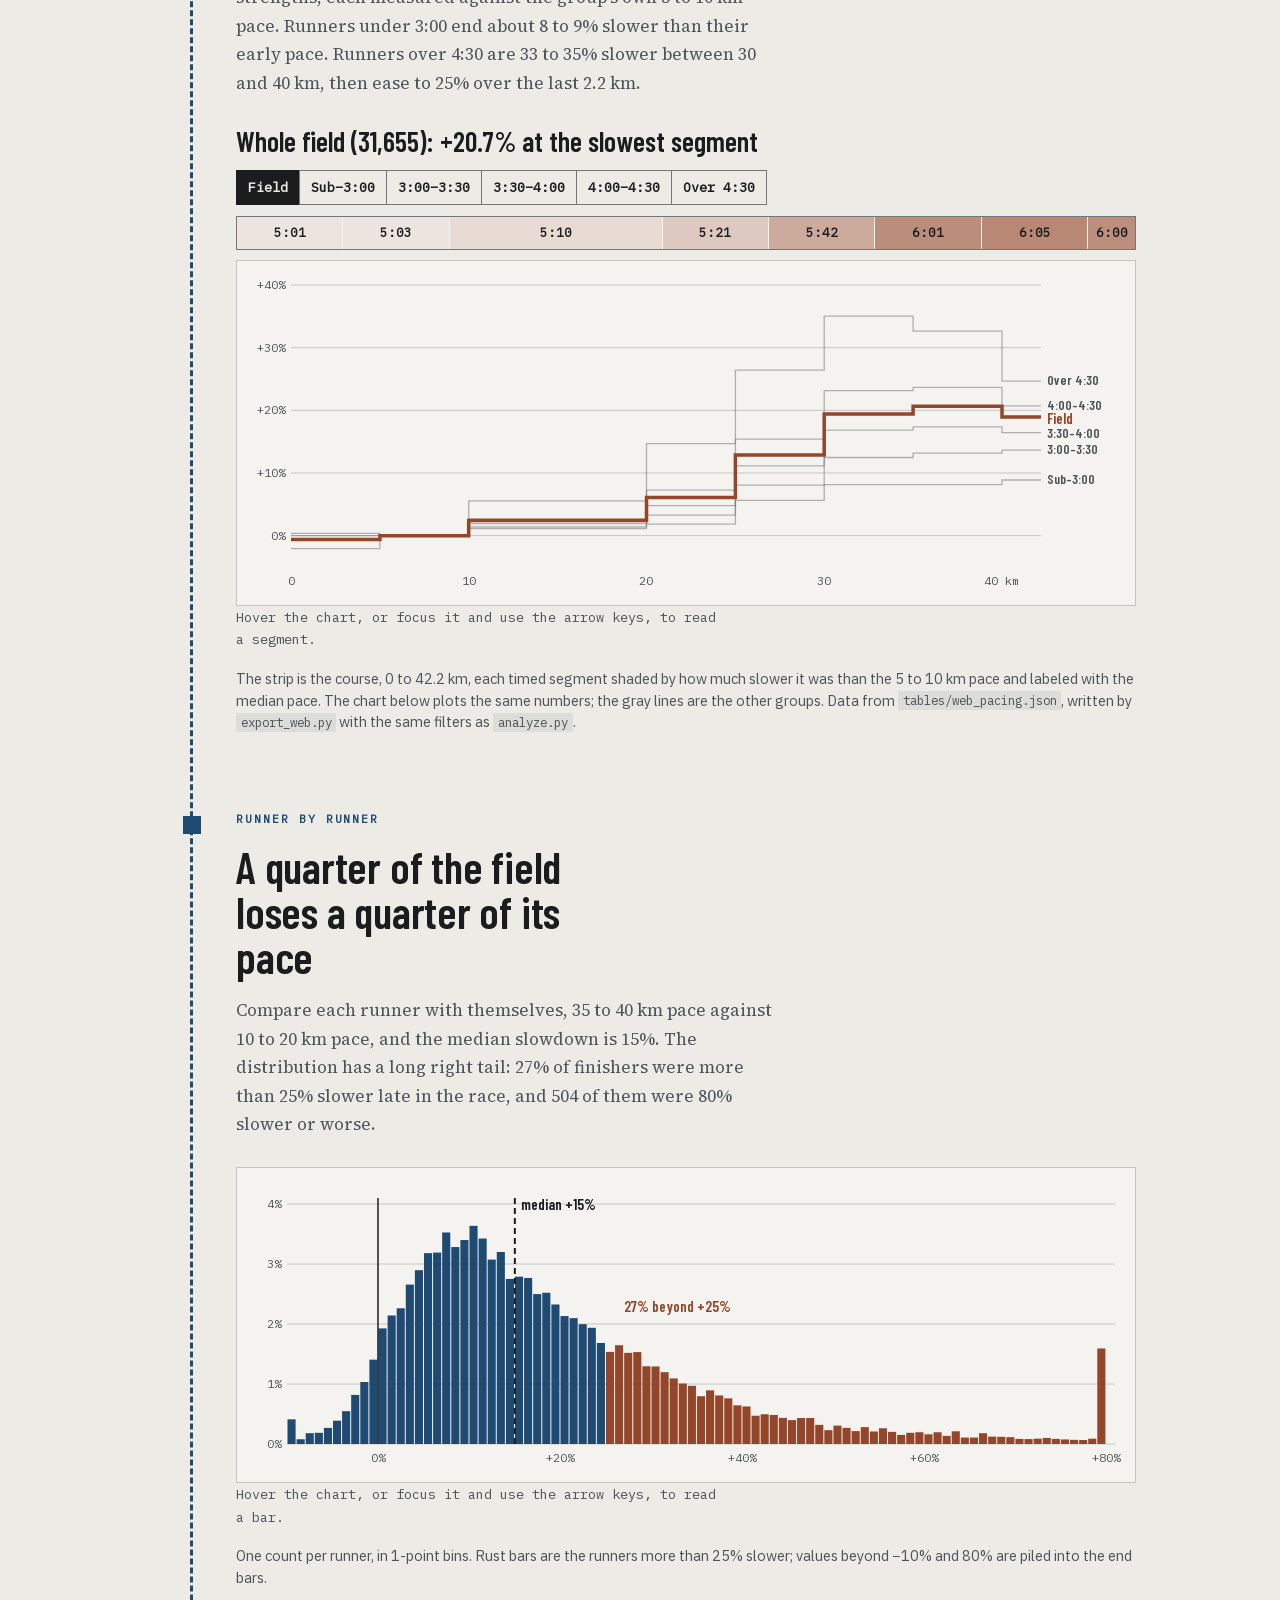
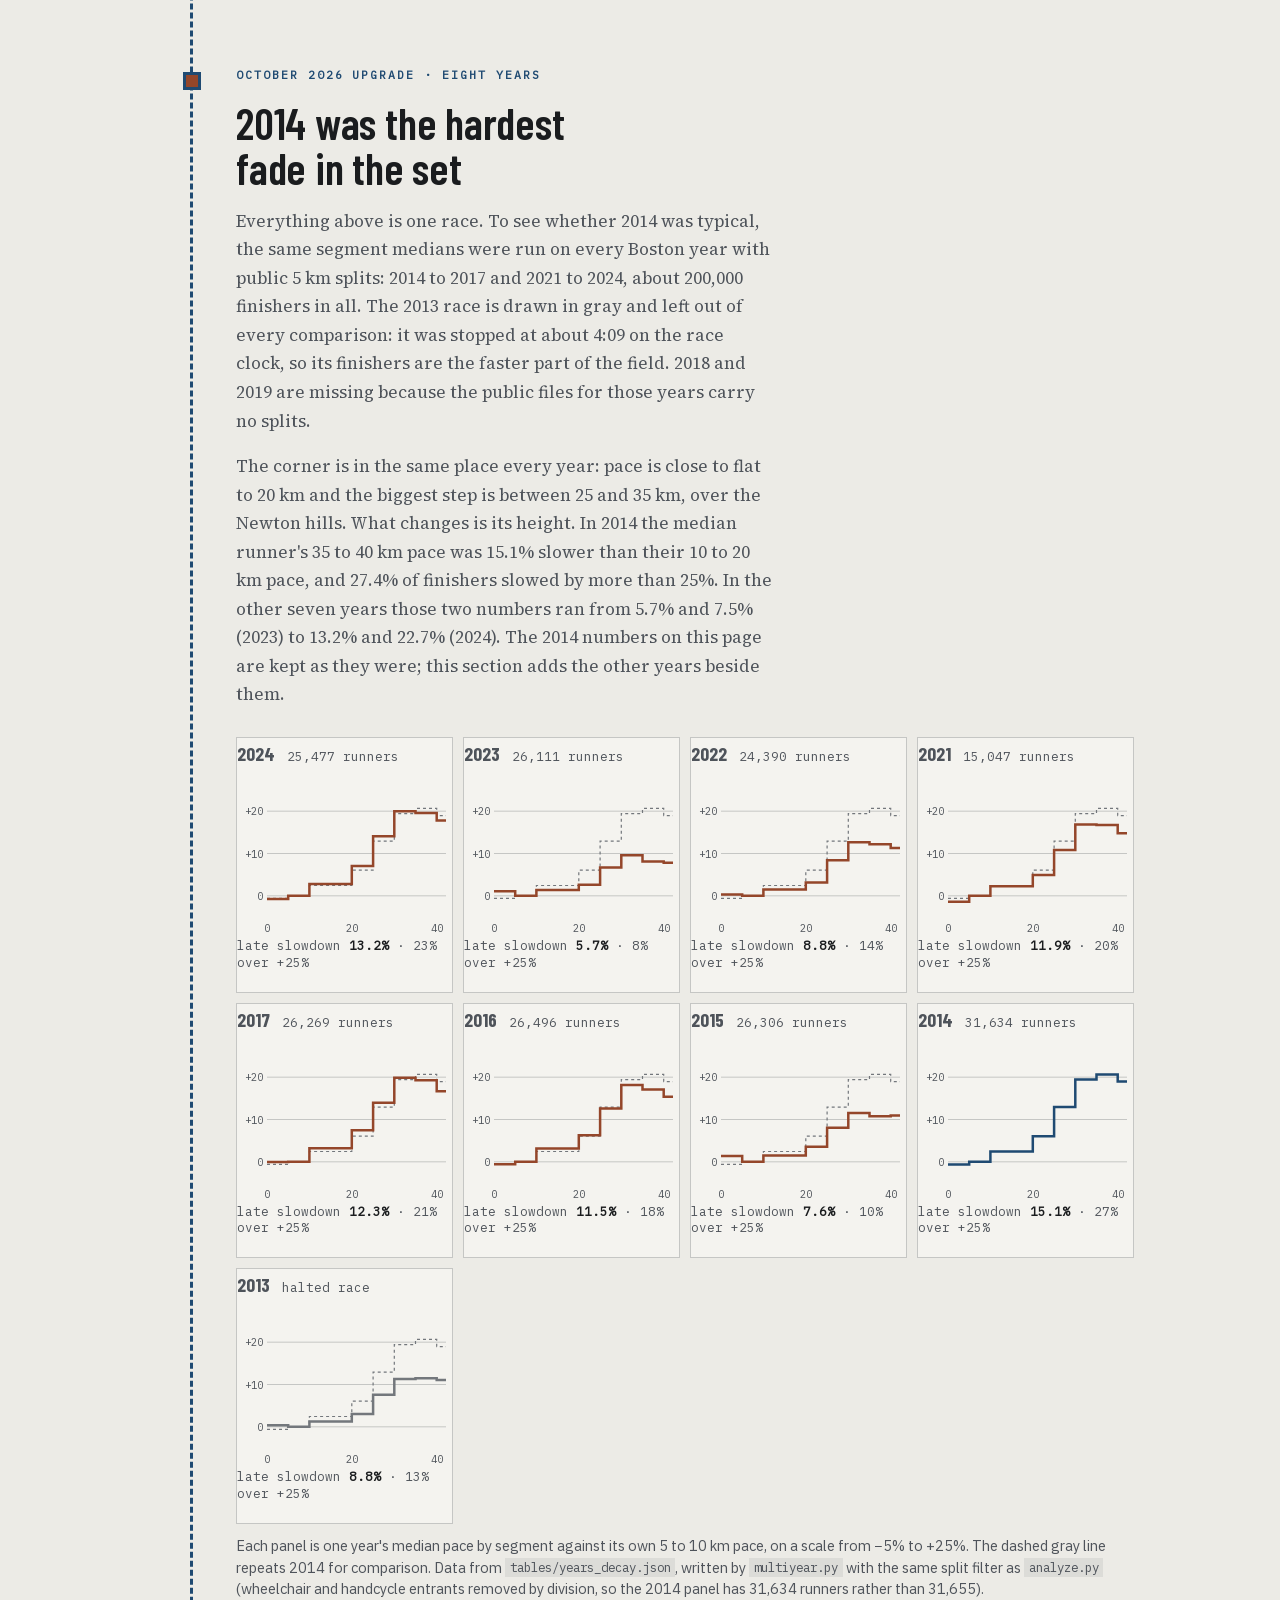
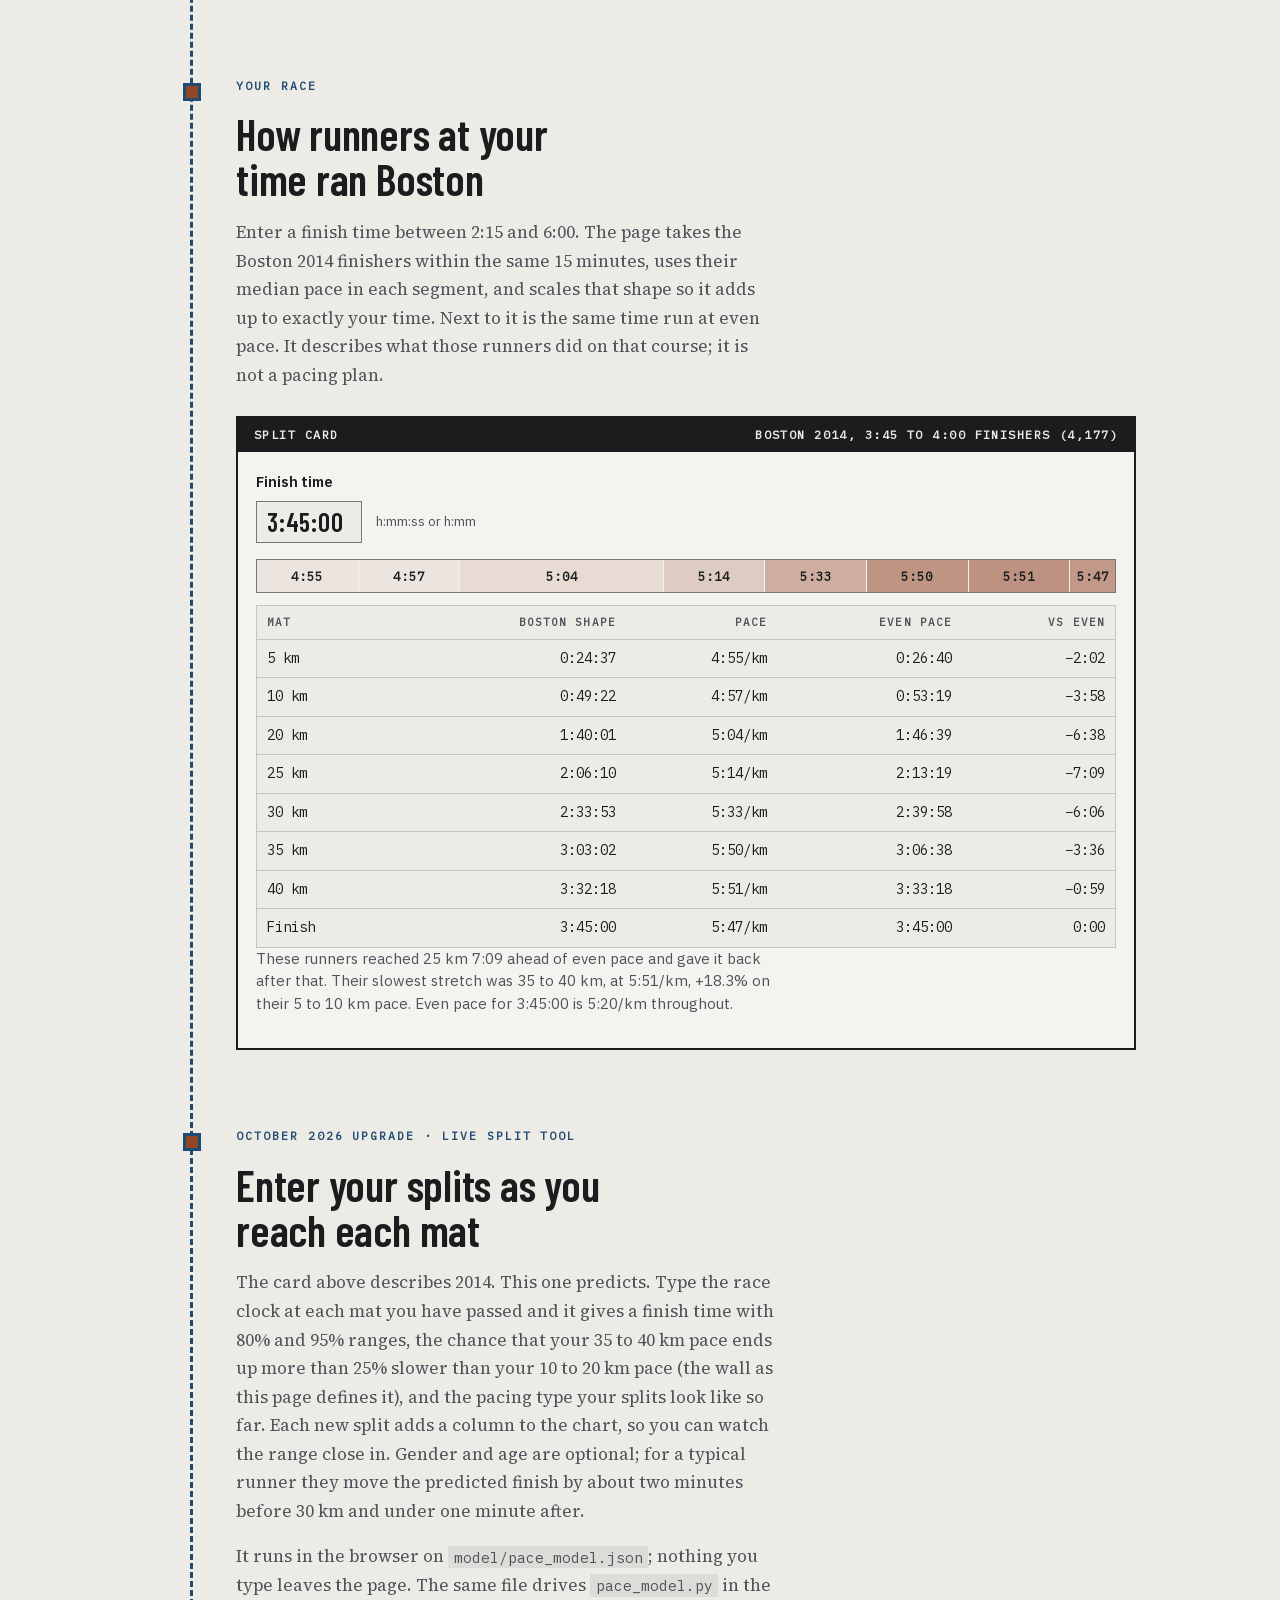
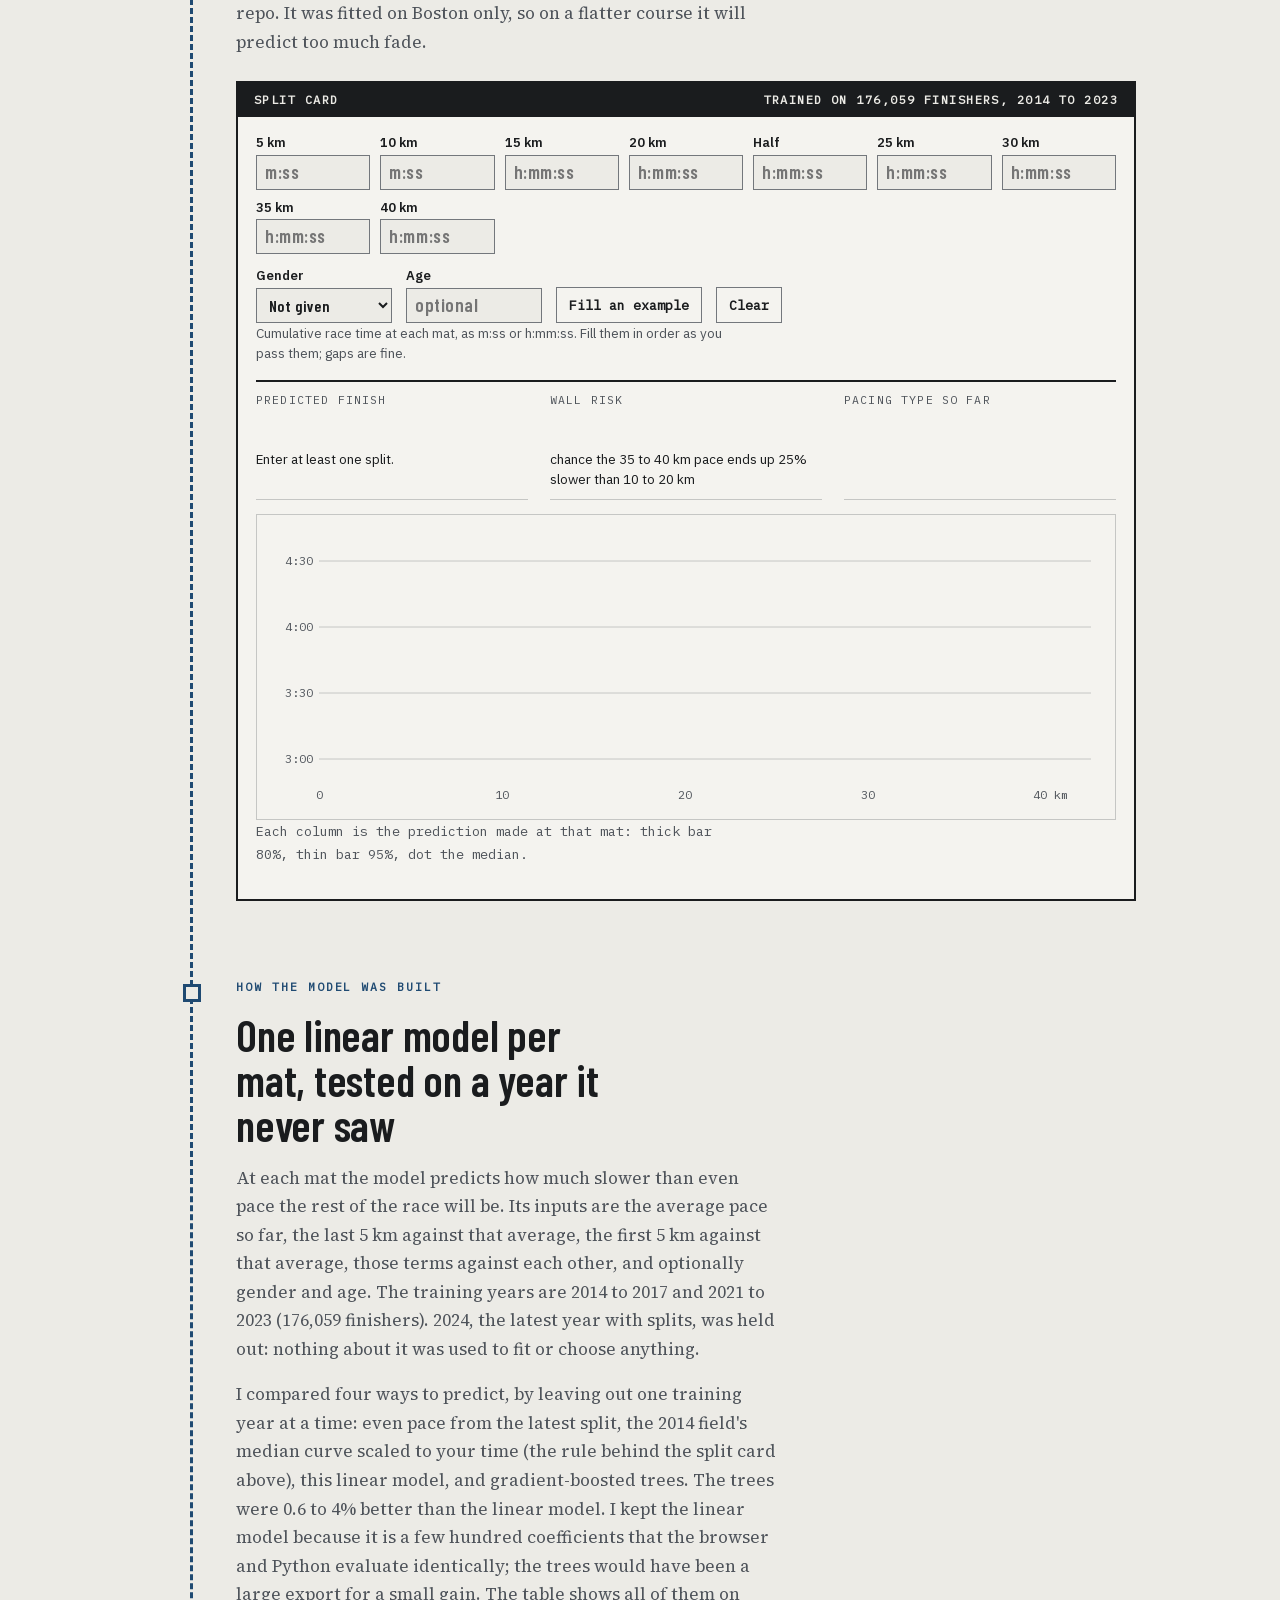
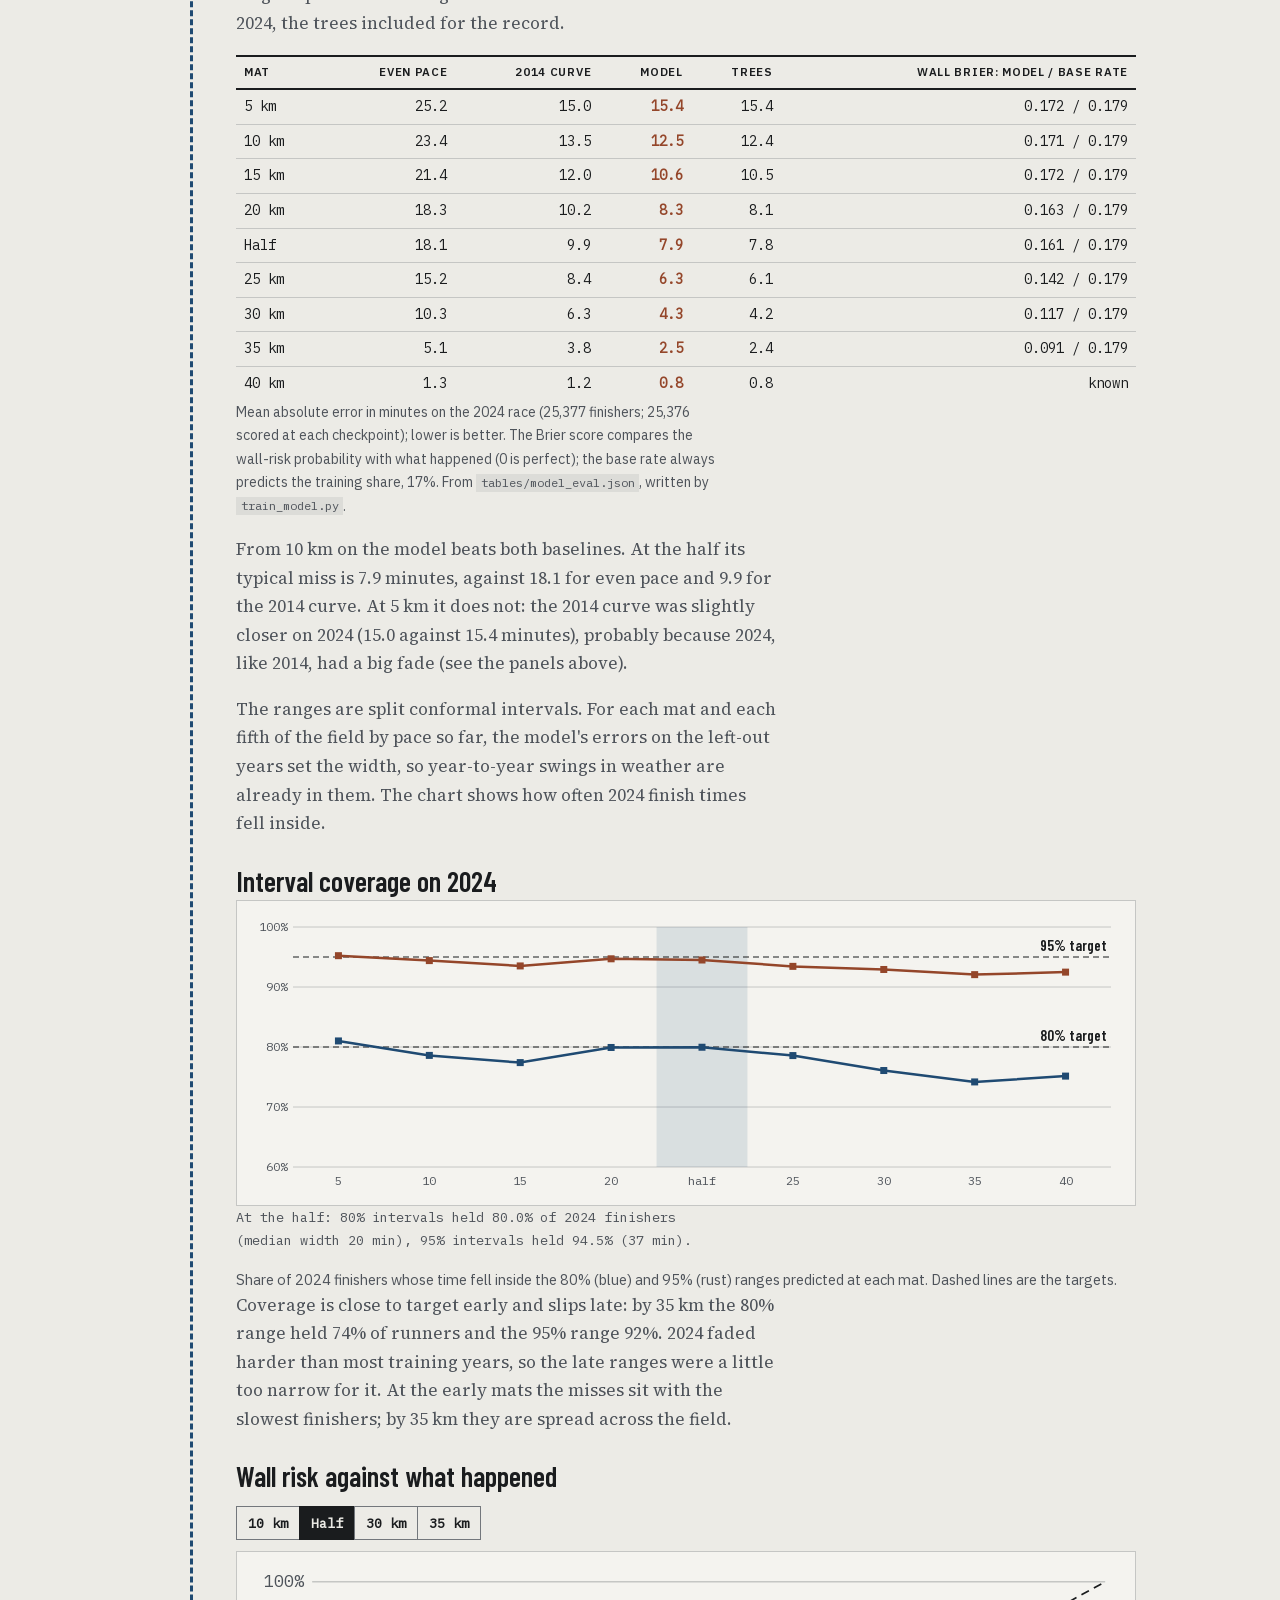
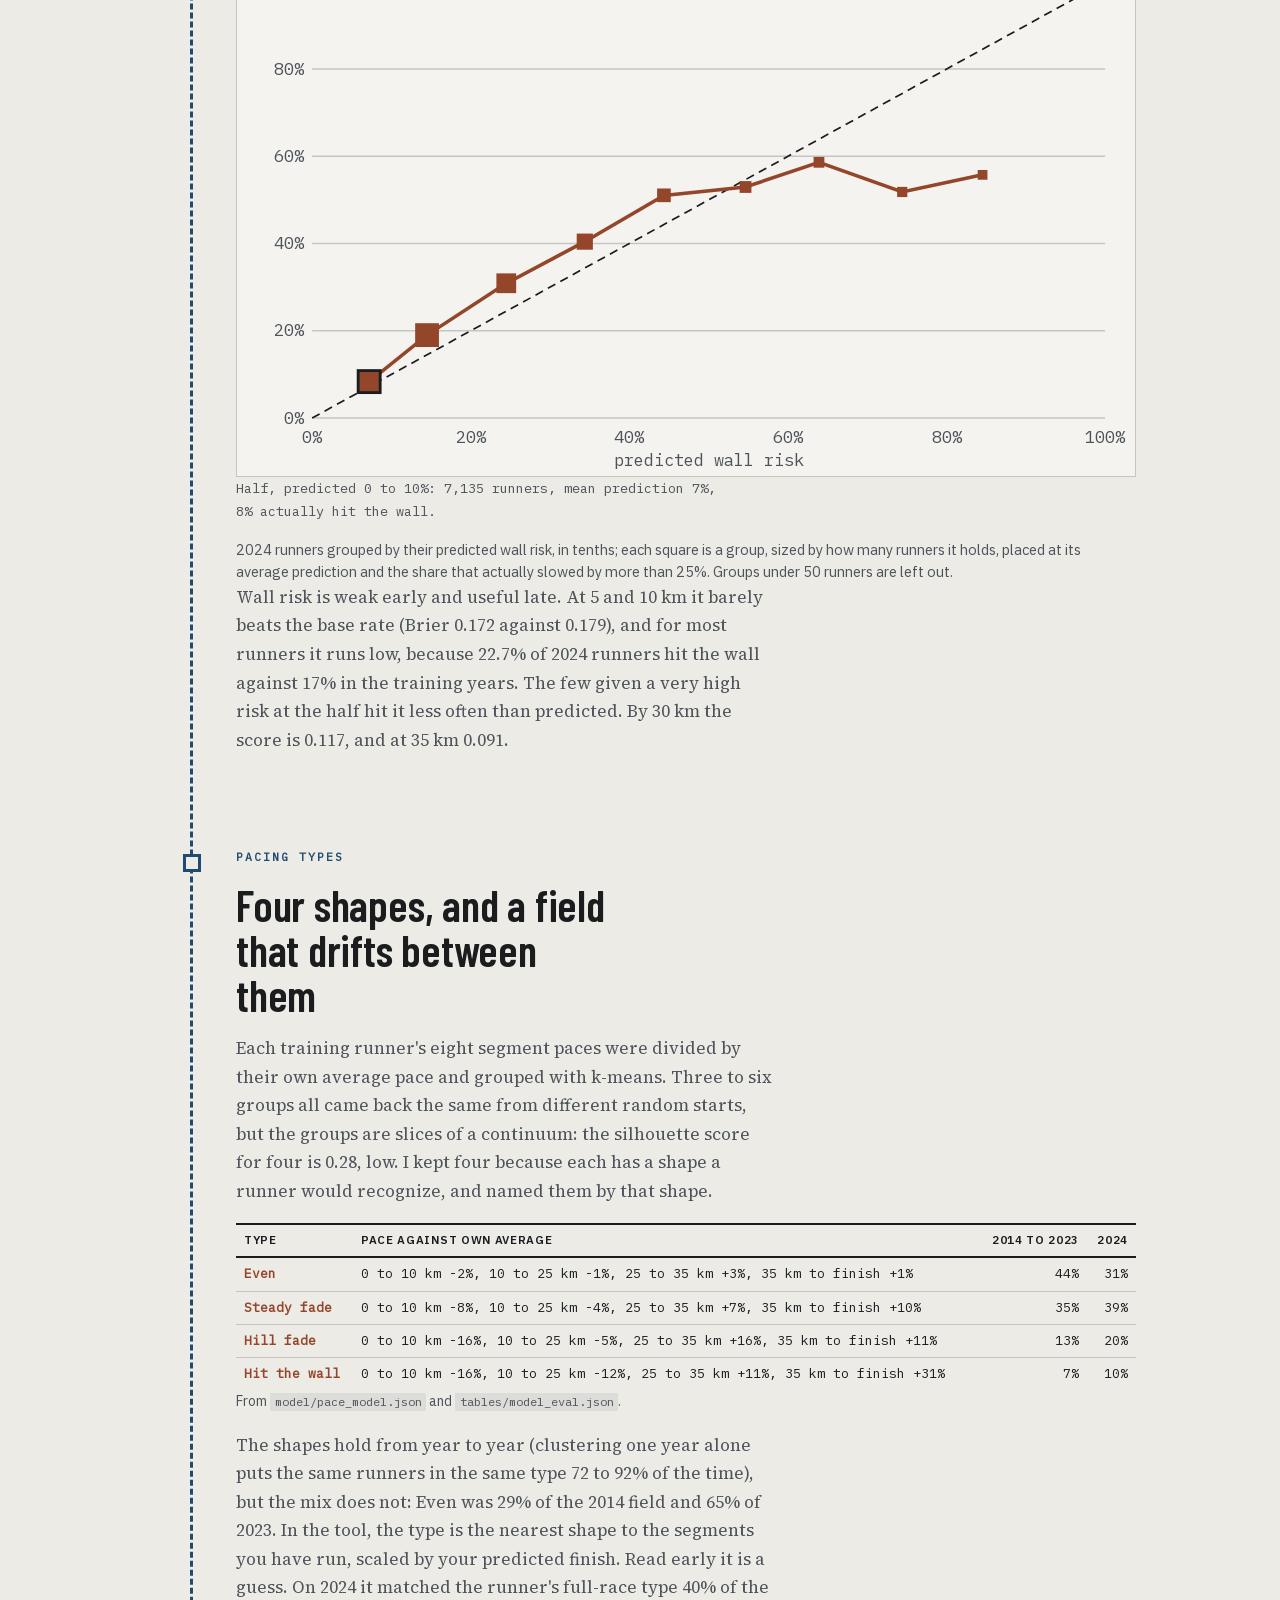
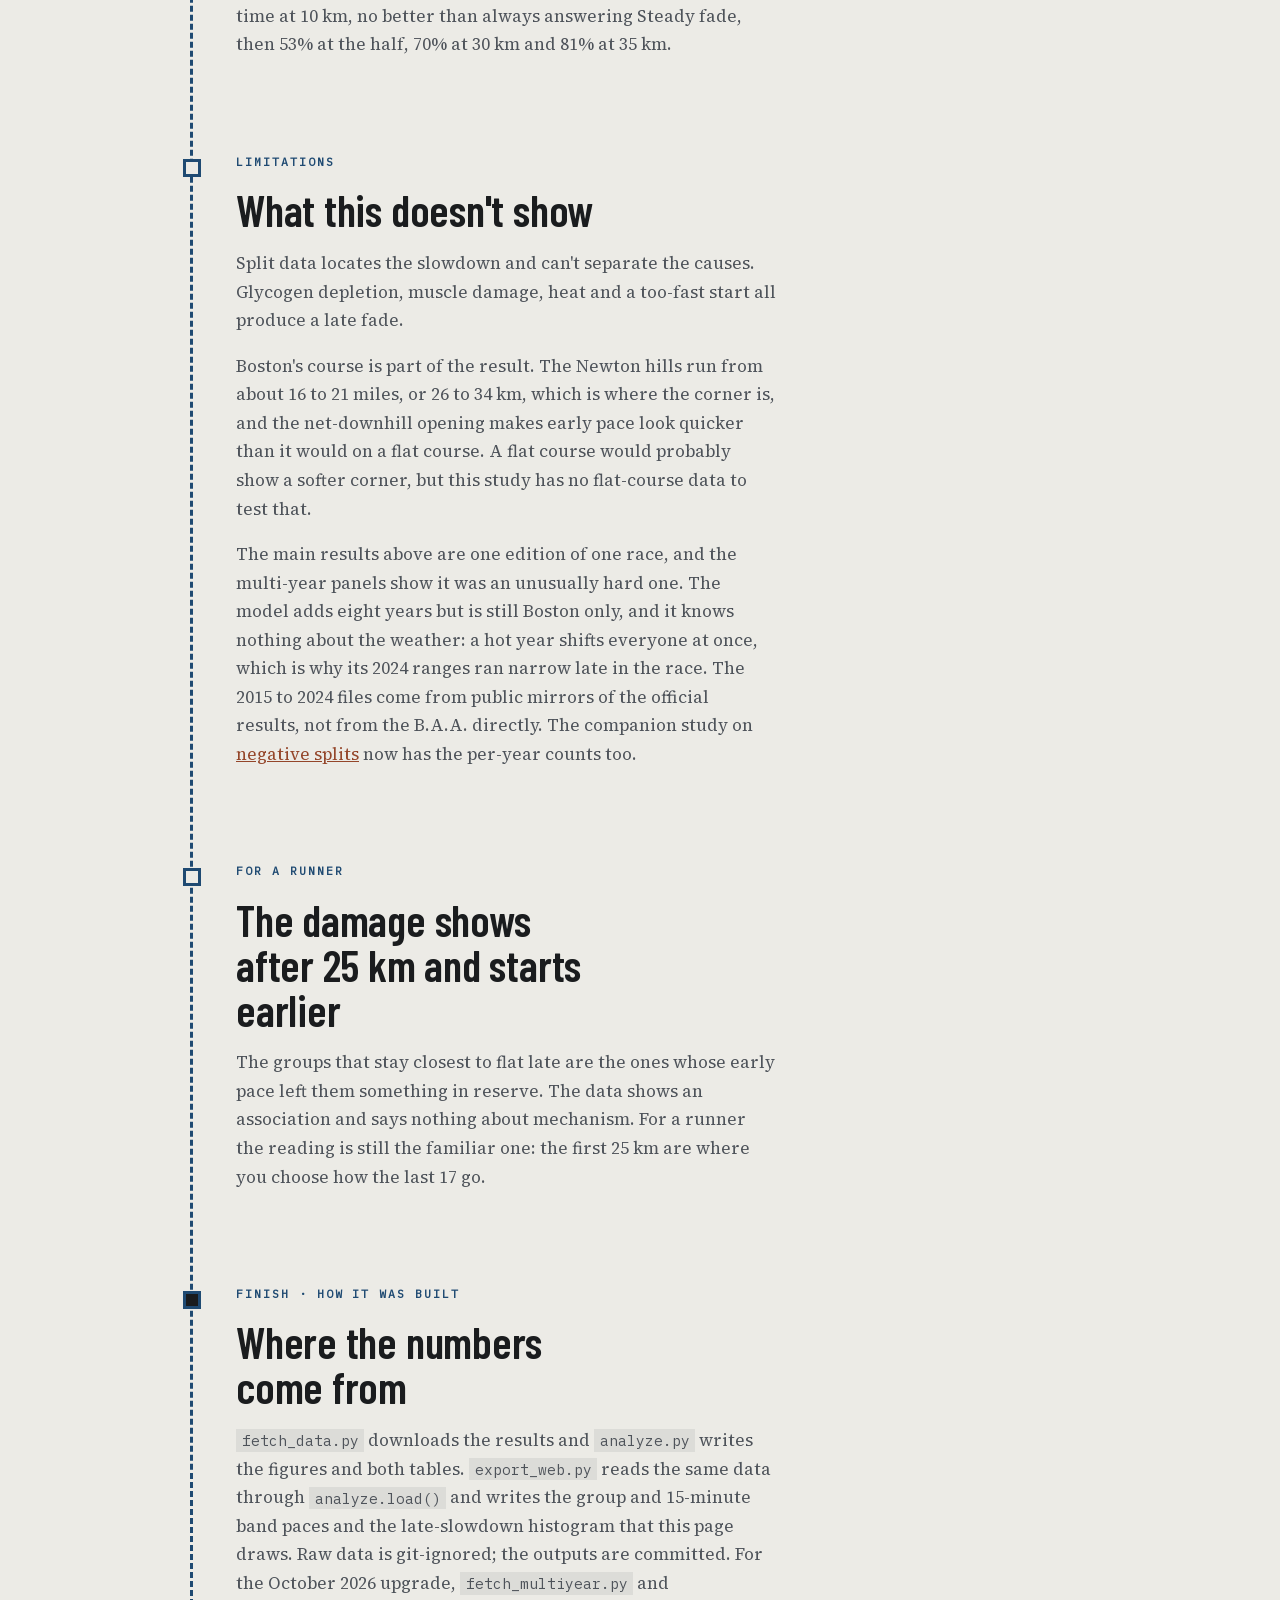
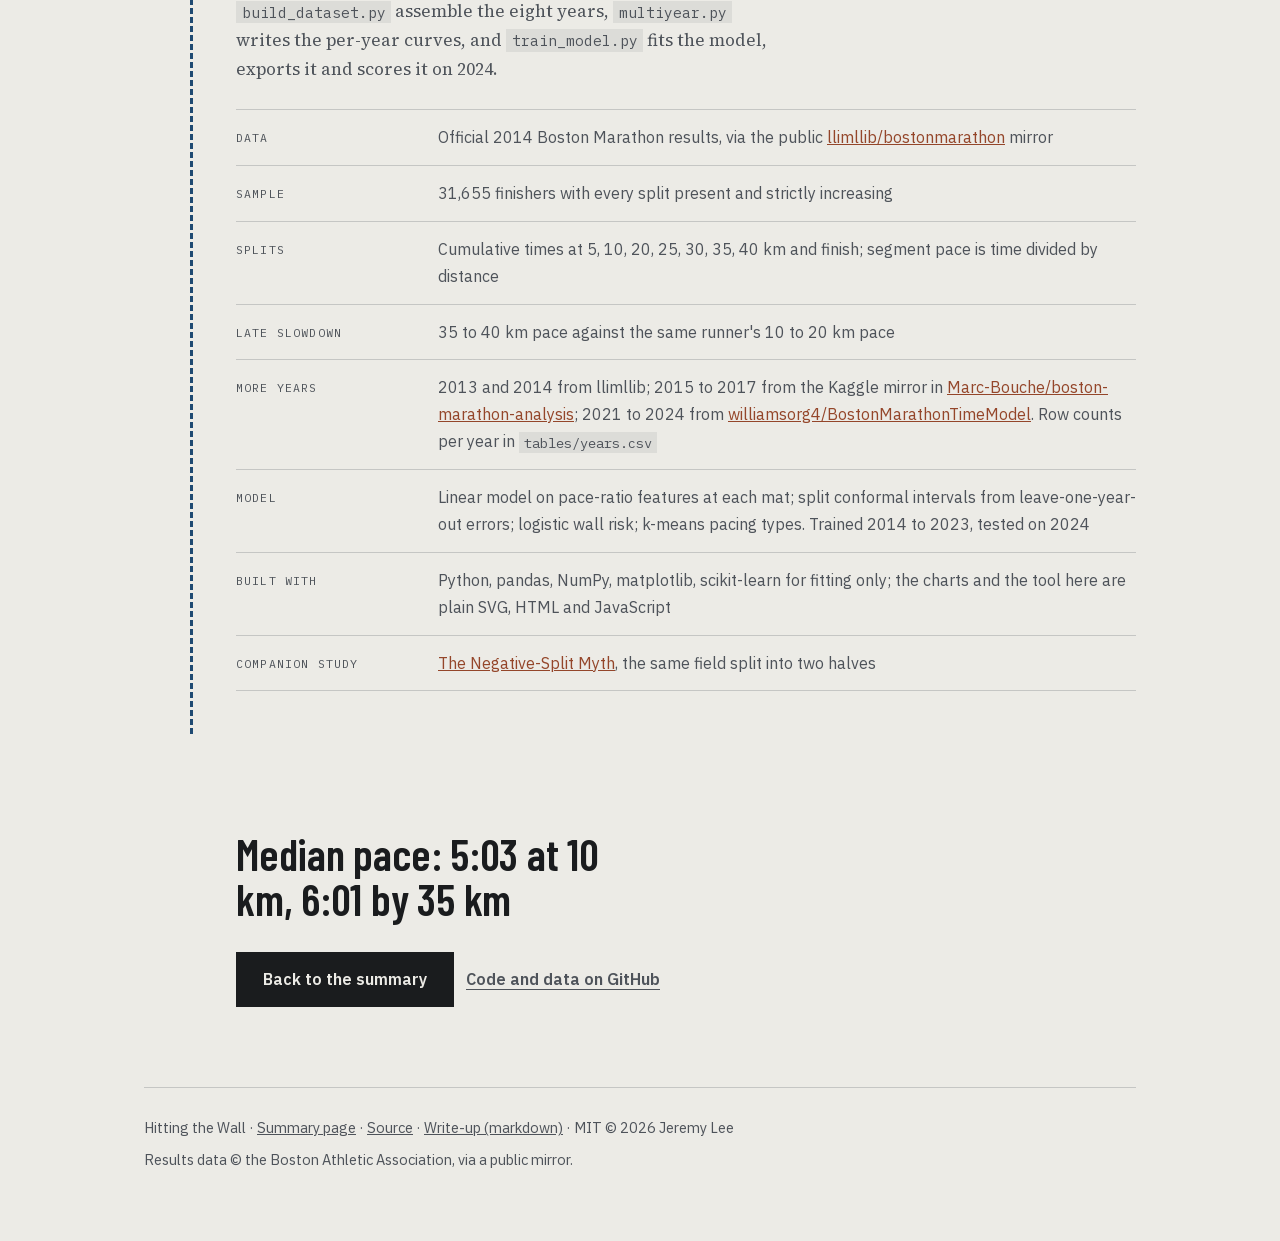
==== commit 8a27f255: "Holdout table note: 25,377 finishers, 25,376 scored at each checkpoint" ====
--- a/overview/index.html
+++ b/overview/index.html
@@ -581,7 +581,7 @@
         <tbody id="mae-body"><tr><td colspan="6"><div class="skeleton" style="height:240px"></div></td></tr></tbody>
       </table>
     </div>
-    <p class="sheet-note">Mean absolute error in minutes on 25,377 finishers of the 2024 race; lower is better. The Brier score
+    <p class="sheet-note">Mean absolute error in minutes on the 2024 race (25,377 finishers; 25,376 scored at each checkpoint); lower is better. The Brier score
       compares the wall-risk probability with what happened (0 is perfect); the base rate always predicts the training share, 17%.
       From <code>tables/model_eval.json</code>, written by <code>train_model.py</code>.</p>
     <p>
